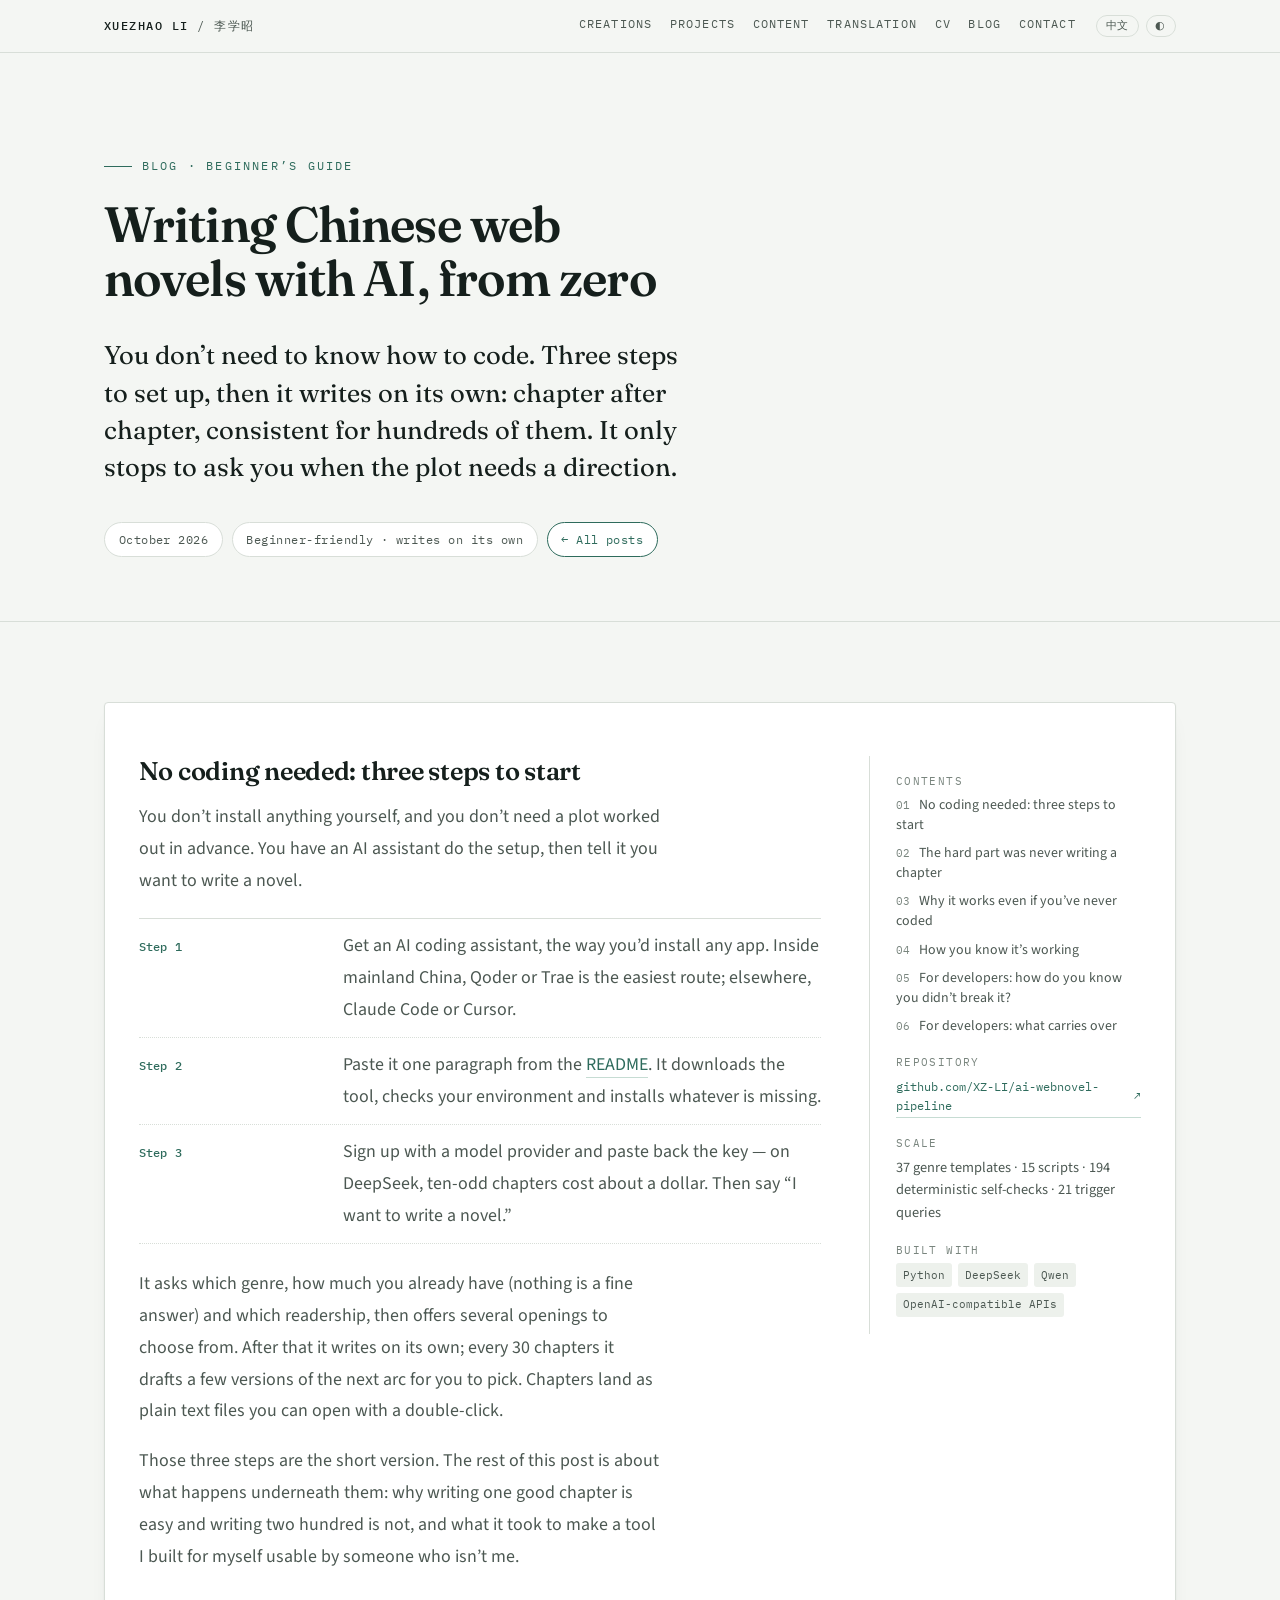
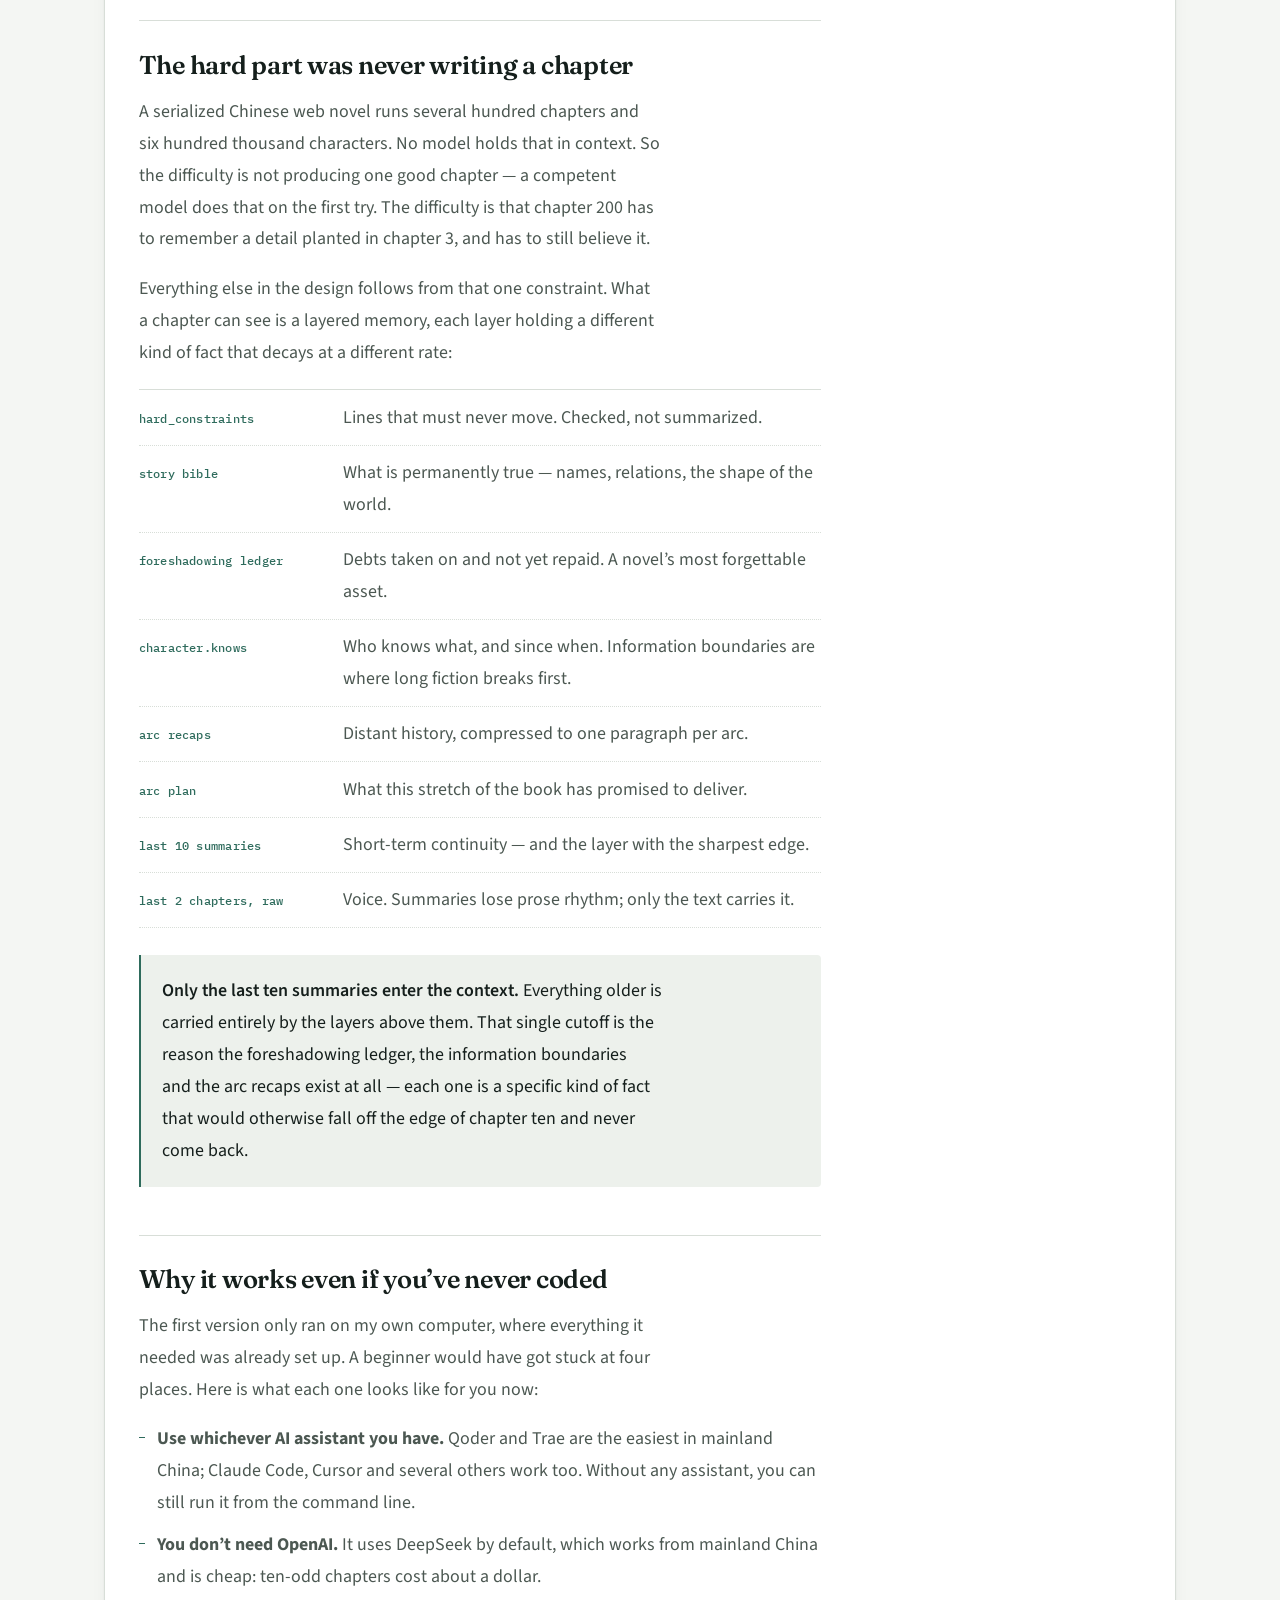
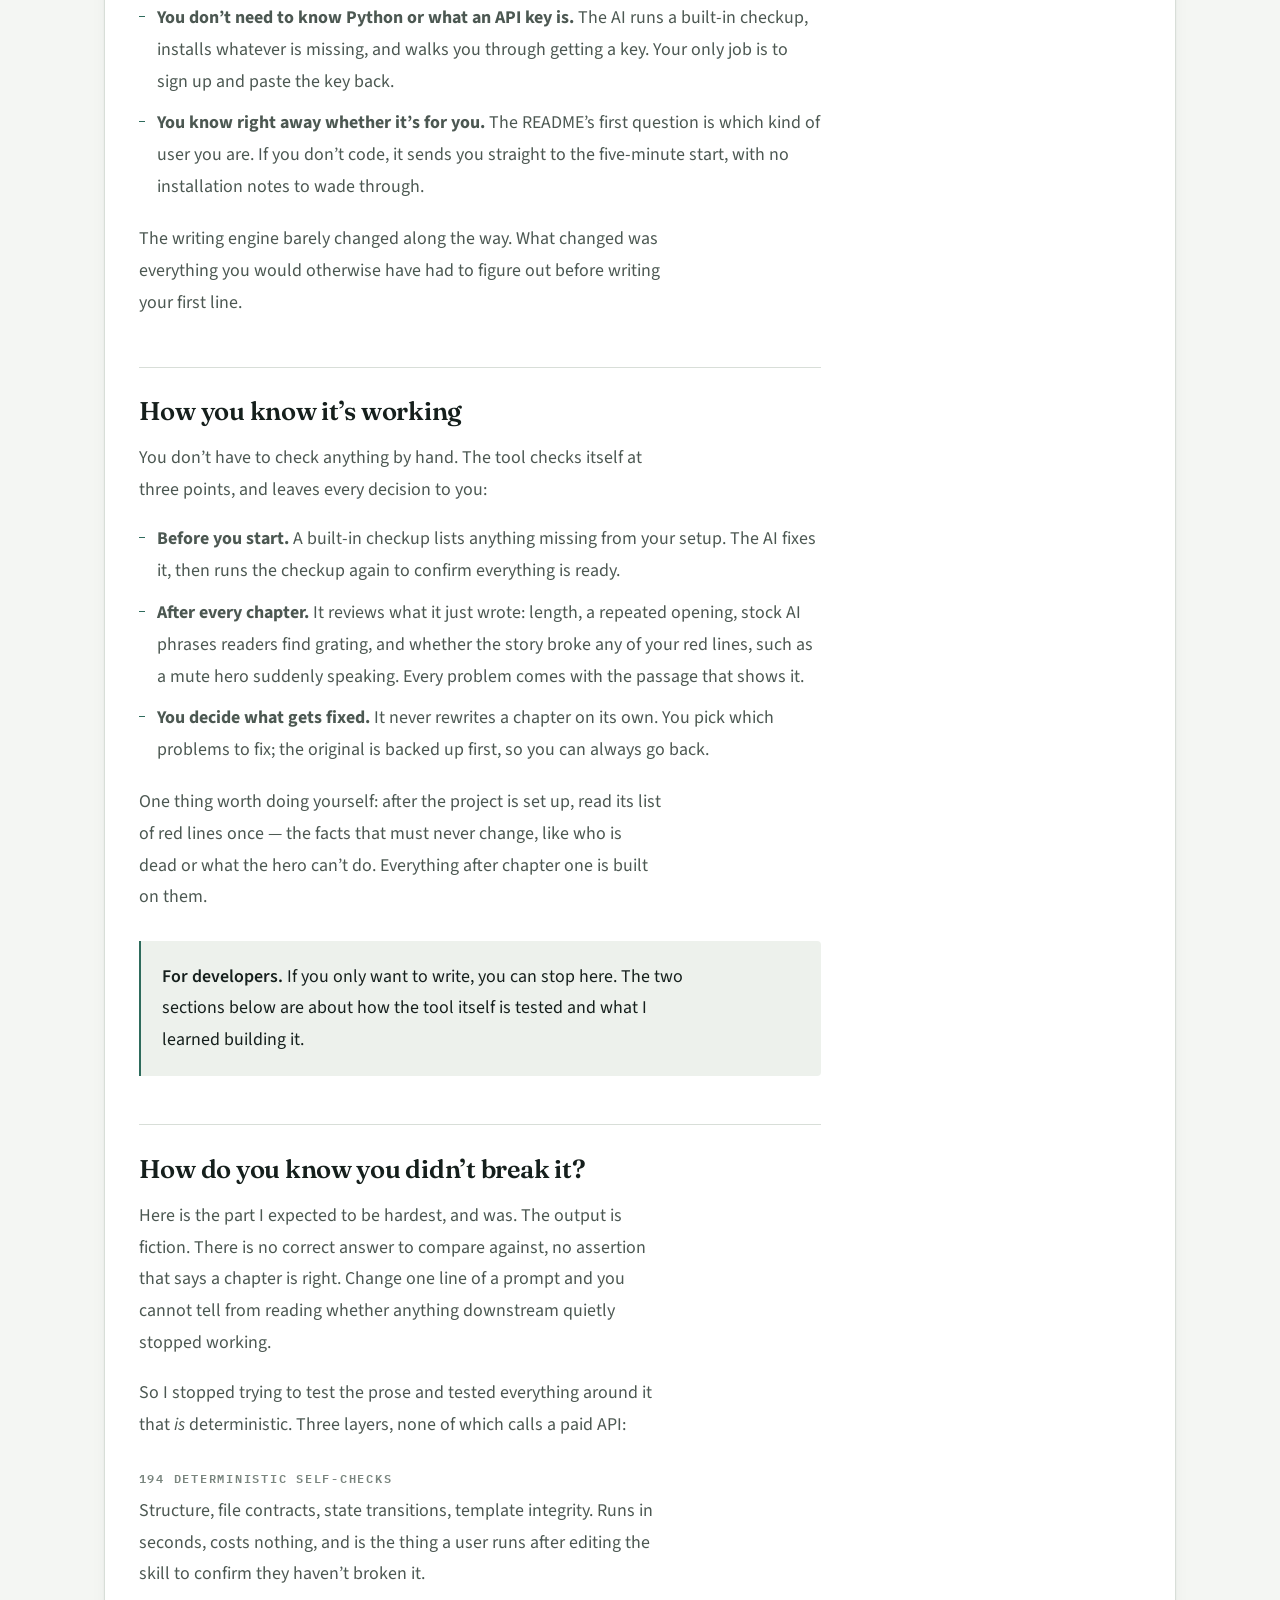
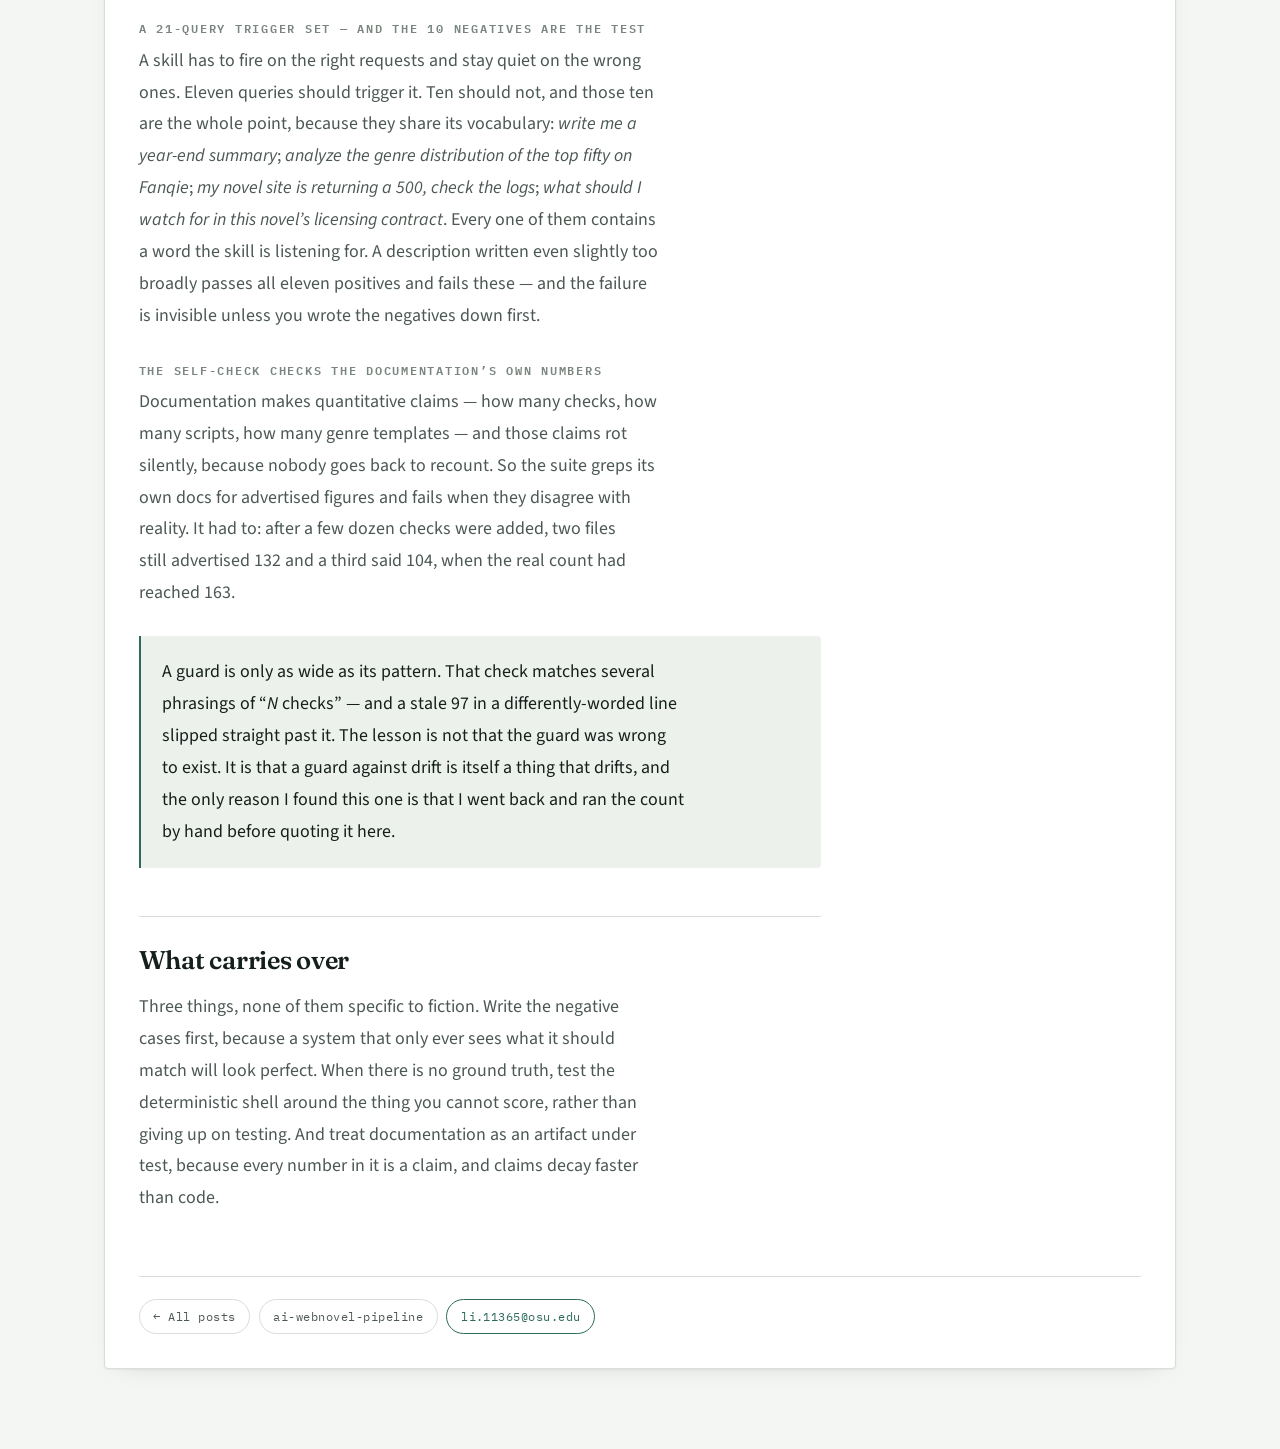
==== blog/building-a-skill.html @ 912c71c0 "Add a reader-side section on self-checks; mark the testing notes as for developers" ====
<!doctype html>
<html lang="en"
      data-title-en="Writing Chinese web novels with AI, from zero — Xuezhao Li"
      data-title-zh="零基础用 AI 写网文 — 李学昭">
<head>
<meta charset="utf-8">
<meta name="viewport" content="width=device-width, initial-scale=1">
<meta name="description" content="You don’t need to code to write a Chinese web novel with AI: three steps to set up, then it writes chapter after chapter on its own. Then, how a layered memory keeps hundreds of chapters consistent, and how you test a system whose output has no correct answer.">
<meta name="author" content="Xuezhao Li">
<link rel="canonical" href="https://xz-li.github.io/blog/building-a-skill.html">
<link rel="icon" href="data:image/svg+xml,%3Csvg xmlns='http://www.w3.org/2000/svg' viewBox='0 0 100 100'%3E%3Ctext y='.9em' font-size='88'%3E%F0%9F%8E%AD%3C/text%3E%3C/svg%3E">
<meta property="og:type" content="article">
<meta property="og:site_name" content="Xuezhao Li">
<meta property="og:title" content="Writing Chinese web novels with AI, from zero">
<meta property="og:description" content="No coding needed — three steps to set up, then the AI writes your web novel chapter after chapter, asking you only when the plot needs a direction.">
<meta property="og:url" content="https://xz-li.github.io/blog/building-a-skill.html">
<meta property="og:locale" content="en_US">
<meta property="og:locale:alternate" content="zh_CN">
<meta name="twitter:card" content="summary">
<style>:root{color-scheme:light dark}body{margin:0}img{max-width:100%}[hidden]{display:none!important}</style>
<title>Writing Chinese web novels with AI, from zero</title>
<link rel="preconnect" href="https://fonts.googleapis.com">
<link rel="preconnect" href="https://fonts.gstatic.com" crossorigin>
<link rel="stylesheet" href="https://fonts.googleapis.com/css2?family=Fraunces:opsz,wght@9..144,400;9..144,600;9..144,700&family=Source+Sans+3:wght@300;400;600&family=IBM+Plex+Mono:wght@400;500&family=Noto+Serif+SC:wght@400;600&family=Noto+Sans+SC:wght@300;400;600&display=swap">
<link rel="stylesheet" href="../assets/site.css">
<script>
(function(){
  var r=document.documentElement;
  var l="en",t=null;
  try{l=localStorage.getItem("xl-lang")||"en";t=localStorage.getItem("xl-theme")}catch(e){}
  r.dataset.lang=(l==="zh")?"zh":"en";
  if(t==="dark"||t==="light")r.dataset.theme=t;
})();
</script>
</head>
<body>
<div class="topbar">
  <div class="wrap">
    <a class="mark" href="../index.html#top"><b>Xuezhao Li</b> <span class="en">/ 李学昭</span><span class="zh">/ 李学昭</span></a>
    <nav class="topnav">
      <a href="../index.html#creations"><span class="en">Creations</span><span class="zh">作品</span></a>
      <a href="../index.html#projects"><span class="en">Projects</span><span class="zh">项目</span></a>
      <a href="../index.html#content-design"><span class="en">Content</span><span class="zh">内容</span></a>
      <a href="../index.html#localization"><span class="en">Translation</span><span class="zh">翻译</span></a>
      <a href="../index.html#cv"><span class="en">CV</span><span class="zh">履历</span></a>
      <a href="../index.html#blog"><span class="en">Blog</span><span class="zh">博客</span></a>
      <a href="../index.html#contact"><span class="en">Contact</span><span class="zh">联系</span></a>
    </nav>
    <div class="toggles">
      <button class="tog" id="lang-btn" type="button">中文</button>
      <button class="tog" id="theme-btn" type="button" aria-label="Switch color theme">◐</button>
    </div>
  </div>
</div>

<header class="hero" id="top">
  <div class="wrap">
    <p class="eyebrow"><span class="en">Blog · beginner’s guide</span><span class="zh">博客 · 零基础教程</span></p>
    <h1 class="post-title"><span class="en">Writing Chinese web novels with AI, from zero</span><span class="zh">零基础用 AI 写网文</span></h1>
    <!-- 导读句，若要换文案改这两行 -->
    <p class="thesis">
      <span class="en">You don’t need to know how to code. Three steps to set up, then it writes on its own: chapter after chapter, consistent for hundreds of them. It only stops to ask you when the plot needs a direction.</span>
      <span class="zh">不会编程也能用。三步装好就能自动写：AI 一章一章往下写，写到几百章也不前后矛盾，只在定剧情方向时问你一下。</span>
    </p>
    <div class="meta-row">
      <span class="chip"><span class="en">October 2026</span><span class="zh">2026 年 10 月</span></span>
      <span class="chip"><span class="en">Beginner-friendly · writes on its own</span><span class="zh">零基础 · 自动写章</span></span>
      <a class="chip primary" href="../index.html#blog"><span class="en">← All posts</span><span class="zh">← 返回博客</span></a>
    </div>
  </div>
</header>

<section id="post">
  <div class="wrap">
    <article class="proj">
      <div class="proj-body">
        <div class="prose">
          <h2 id="start"><span class="en">No coding needed: three steps to start</span><span class="zh">不会编程也能用：三步开始</span></h2>

          <p class="en">You don’t install anything yourself, and you don’t need a plot worked out in advance. You have an AI assistant do the setup, then tell it you want to write a novel.</p>
          <p class="zh">你不用自己装任何东西，也不用事先想好剧情。让 AI 助手替你装好，然后告诉它你想写小说就行。</p>

          <ul class="layers">
            <li><b><span class="en">Step 1</span><span class="zh">第一步</span></b><span><span class="en">Get an AI coding assistant, the way you’d install any app. Inside mainland China, Qoder or Trae is the easiest route; elsewhere, Claude Code or Cursor.</span><span class="zh">装一个 AI 编程助手，和装普通软件一样。大陆用 Qoder 或 Trae 最省事，海外用 Claude Code 或 Cursor。</span></span></li>
            <li><b><span class="en">Step 2</span><span class="zh">第二步</span></b><span><span class="en">Paste it one paragraph from the <a href="https://github.com/XZ-LI/ai-webnovel-pipeline#starting-from-zero-in-five-minutes" target="_blank" rel="noopener">README</a>. It downloads the tool, checks your environment and installs whatever is missing.</span><span class="zh">把 <a href="https://github.com/XZ-LI/ai-webnovel-pipeline/blob/main/README.zh-CN.md#零基础五分钟开始" target="_blank" rel="noopener">README</a> 里的那一段话整段贴给它。它会自己下载工具、检查环境、补齐缺的东西。</span></span></li>
            <li><b><span class="en">Step 3</span><span class="zh">第三步</span></b><span><span class="en">Sign up with a model provider and paste back the key — on DeepSeek, ten-odd chapters cost about a dollar. Then say “I want to write a novel.”</span><span class="zh">去模型平台注册、拿一个 key 贴回给它——用 DeepSeek 写十几章大约几块钱。然后说一句「我想写小说」。</span></span></li>
          </ul>

          <p class="en">It asks which genre, how much you already have (nothing is a fine answer) and which readership, then offers several openings to choose from. After that it writes on its own; every 30 chapters it drafts a few versions of the next arc for you to pick. Chapters land as plain text files you can open with a double-click.</p>
          <p class="zh">它会问你写什么题材、手上已经有多少（什么都没有也可以）、写给哪类读者，然后给你几个开局方案挑。之后它就自己往下写，每 30 章会出几版后续大纲让你选一个。写好的章节就是普通的 txt 文件，双击就能读。</p>

          <p class="en">Those three steps are the short version. The rest of this post is about what happens underneath them: why writing one good chapter is easy and writing two hundred is not, and what it took to make a tool I built for myself usable by someone who isn’t me.</p>
          <p class="zh">上面三步是简单版。下面讲的是这三步底下发生了什么：为什么写好一章容易、写好两百章难，以及要把一个自己用的工具变成别人也能用的，到底花了多少功夫。</p>

          <h2 id="memory"><span class="en">The hard part was never writing a chapter</span><span class="zh">难的从来不是写出一章</span></h2>

          <p class="en">A serialized Chinese web novel runs several hundred chapters and six hundred thousand characters. No model holds that in context. So the difficulty is not producing one good chapter — a competent model does that on the first try. The difficulty is that chapter 200 has to remember a detail planted in chapter 3, and has to still believe it.</p>
          <p class="zh">一本连载的中文网络小说动辄几百章、六十万字。没有任何模型的上下文装得下。所以难点不是写出一章好文字——这件事稍微像样的模型第一次就能做到。难点是第 200 章还要记得第 3 章埋下的那个细节，而且还得认它。</p>

          <p class="en">Everything else in the design follows from that one constraint. What a chapter can see is a layered memory, each layer holding a different kind of fact that decays at a different rate:</p>
          <p class="zh">整个设计都是从这一条约束长出来的。写一章时能看到的是一套分层记忆，每一层装着一类衰减速度不同的事实：</p>

          <ul class="layers">
            <li><b>hard_constraints</b><span><span class="en">Lines that must never move. Checked, not summarized.</span><span class="zh">绝对不能动的红线。是被核对的，不是被压缩的。</span></span></li>
            <li><b><span class="en">story bible</span><span class="zh">故事圣经</span></b><span><span class="en">What is permanently true — names, relations, the shape of the world.</span><span class="zh">永远为真的东西——名字、关系、世界的形状。</span></span></li>
            <li><b><span class="en">foreshadowing ledger</span><span class="zh">伏笔台账</span></b><span><span class="en">Debts taken on and not yet repaid. A novel’s most forgettable asset.</span><span class="zh">欠下还没还的债。一本小说里最容易被忘掉的资产。</span></span></li>
            <li><b>character.knows</b><span><span class="en">Who knows what, and since when. Information boundaries are where long fiction breaks first.</span><span class="zh">谁知道什么、从什么时候起知道。长篇最先垮掉的地方就是信息边界。</span></span></li>
            <li><b><span class="en">arc recaps</span><span class="zh">往事提要</span></b><span><span class="en">Distant history, compressed to one paragraph per arc.</span><span class="zh">久远的事，每条弧线压成一段。</span></span></li>
            <li><b><span class="en">arc plan</span><span class="zh">弧线计划</span></b><span><span class="en">What this stretch of the book has promised to deliver.</span><span class="zh">这一段书答应要兑现的东西。</span></span></li>
            <li><b><span class="en">last 10 summaries</span><span class="zh">最近 10 章摘要</span></b><span><span class="en">Short-term continuity — and the layer with the sharpest edge.</span><span class="zh">短期连贯性——也是边界最锋利的一层。</span></span></li>
            <li><b><span class="en">last 2 chapters, raw</span><span class="zh">最近 2 章原文</span></b><span><span class="en">Voice. Summaries lose prose rhythm; only the text carries it.</span><span class="zh">文风。摘要会丢掉语感，只有原文带得动。</span></span></li>
          </ul>

          <div class="pull">
            <p class="en"><strong>Only the last ten summaries enter the context.</strong> Everything older is carried entirely by the layers above them. That single cutoff is the reason the foreshadowing ledger, the information boundaries and the arc recaps exist at all — each one is a specific kind of fact that would otherwise fall off the edge of chapter ten and never come back.</p>
            <p class="zh"><strong>进上下文的摘要只有最近十章。</strong>更早的全部由上面那几层承载。正是这一条截断，才是伏笔台账、信息边界、往事提要存在的全部理由——每一样都是一类特定的事实，否则它们会从第十章的边缘掉下去，再也回不来。</p>
          </div>

          <h2 id="assumptions"><span class="en">Why it works even if you’ve never coded</span><span class="zh">为什么不会编程也能用</span></h2>

          <p class="en">The first version only ran on my own computer, where everything it needed was already set up. A beginner would have got stuck at four places. Here is what each one looks like for you now:</p>
          <p class="zh">第一版只能在我自己的电脑上跑，因为它需要的东西我早就装好、配好了。换一个新手来用，会卡在四个地方。下面是现在每一处对你来说是什么样：</p>

          <ul>
            <li><span class="en"><strong>Use whichever AI assistant you have.</strong> Qoder and Trae are the easiest in mainland China; Claude Code, Cursor and several others work too. Without any assistant, you can still run it from the command line.</span><span class="zh"><strong>手上有哪个 AI 助手就用哪个。</strong>大陆用 Qoder、Trae 最省事，Claude Code、Cursor 等也都能用。一个助手都没有，直接敲命令也能跑。</span></li>
            <li><span class="en"><strong>You don’t need OpenAI.</strong> It uses DeepSeek by default, which works from mainland China and is cheap: ten-odd chapters cost about a dollar.</span><span class="zh"><strong>不需要 OpenAI。</strong>默认用 DeepSeek，大陆直接能连，而且便宜：写十几章大约几块钱。</span></li>
            <li><span class="en"><strong>You don’t need to know Python or what an API key is.</strong> The AI runs a built-in checkup, installs whatever is missing, and walks you through getting a key. Your only job is to sign up and paste the key back.</span><span class="zh"><strong>不用懂 Python，也不用知道 API key 是什么。</strong>AI 会跑一遍自带的环境检查，缺什么装什么，再一步步带你拿到 key。你要做的只是注册账号，把 key 贴回给它。</span></li>
            <li><span class="en"><strong>You know right away whether it’s for you.</strong> The README’s first question is which kind of user you are. If you don’t code, it sends you straight to the five-minute start, with no installation notes to wade through.</span><span class="zh"><strong>一眼就知道适不适合你。</strong>README 第一句就问你属于哪种用户。不会编程的话，直接跳到「零基础五分钟开始」，不用先啃一堆安装说明。</span></li>
          </ul>

          <p class="en">The writing engine barely changed along the way. What changed was everything you would otherwise have had to figure out before writing your first line.</p>
          <p class="zh">这一路上，写作引擎本身几乎没动。变的是那些你本来要先自己搞懂、才能写出第一行字的东西。</p>

          <h2 id="working"><span class="en">How you know it’s working</span><span class="zh">怎么确认它没出问题</span></h2>

          <p class="en">You don’t have to check anything by hand. The tool checks itself at three points, and leaves every decision to you:</p>
          <p class="zh">你不用自己动手检查什么。它会在三个地方自己检查，而每个决定都留给你：</p>

          <ul>
            <li><span class="en"><strong>Before you start.</strong> A built-in checkup lists anything missing from your setup. The AI fixes it, then runs the checkup again to confirm everything is ready.</span><span class="zh"><strong>开始之前。</strong>自带的环境检查会列出还缺什么。AI 补齐之后再跑一遍，确认都准备好了。</span></li>
            <li><span class="en"><strong>After every chapter.</strong> It reviews what it just wrote: length, a repeated opening, stock AI phrases readers find grating, and whether the story broke any of your red lines, such as a mute hero suddenly speaking. Every problem comes with the passage that shows it.</span><span class="zh"><strong>每写完一章。</strong>它会回头检查刚写的内容：字数、开头是不是和上一章雷同、有没有读者嫌弃的“AI 味”套话，以及有没有违反你定下的红线，比如设定是哑巴的主角突然开口说话。每个问题都附上原文作为证据。</span></li>
            <li><span class="en"><strong>You decide what gets fixed.</strong> It never rewrites a chapter on its own. You pick which problems to fix; the original is backed up first, so you can always go back.</span><span class="zh"><strong>改不改由你定。</strong>它不会自作主张重写。你点名要改哪几条，改之前会先备份原稿，不满意随时可以退回。</span></li>
          </ul>

          <p class="en">One thing worth doing yourself: after the project is set up, read its list of red lines once — the facts that must never change, like who is dead or what the hero can’t do. Everything after chapter one is built on them.</p>
          <p class="zh">有一件事值得你亲自做：项目建好后，把它列出的红线读一遍——那些永远不能变的设定，比如谁已经死了、主角做不到什么。第一章之后的所有内容都建在它们上面。</p>

          <div class="pull">
            <p class="en"><strong>For developers.</strong> If you only want to write, you can stop here. The two sections below are about how the tool itself is tested and what I learned building it.</p>
            <p class="zh"><strong>写给开发者。</strong>如果你只是想写小说，读到这里就够了。下面两节讲的是这个工具本身怎么测试，以及做它的过程中学到的东西。</p>
          </div>

          <h2 id="testing"><span class="en">How do you know you didn’t break it?</span><span class="zh">怎么知道你没把它改坏？</span></h2>

          <p class="en">Here is the part I expected to be hardest, and was. The output is fiction. There is no correct answer to compare against, no assertion that says a chapter is right. Change one line of a prompt and you cannot tell from reading whether anything downstream quietly stopped working.</p>
          <p class="zh">这是我预期最难、结果也确实最难的部分。产出是小说。没有正确答案可以对照，没有任何断言能判定一章「对」。改一行提示词，你光读是读不出来下游有没有什么东西悄悄不工作了。</p>

          <p class="en">So I stopped trying to test the prose and tested everything around it that <em>is</em> deterministic. Three layers, none of which calls a paid API:</p>
          <p class="zh">于是我不再试图测文字本身，转而去测它周围所有<em>确定</em>的东西。三层，没有一层会调用付费接口：</p>

          <h3><span class="en">194 deterministic self-checks</span><span class="zh">194 项确定性自检</span></h3>
          <p class="en">Structure, file contracts, state transitions, template integrity. Runs in seconds, costs nothing, and is the thing a user runs after editing the skill to confirm they haven’t broken it.</p>
          <p class="zh">结构、文件契约、状态流转、模版完整性。几秒跑完，不花钱，是用户改完 skill 之后用来确认没改坏的那一下。</p>

          <h3><span class="en">A 21-query trigger set — and the 10 negatives are the test</span><span class="zh">21 条触发测试——10 条反例才是真正的考题</span></h3>
          <p class="en">A skill has to fire on the right requests and stay quiet on the wrong ones. Eleven queries should trigger it. Ten should not, and those ten are the whole point, because they share its vocabulary: <em>write me a year-end summary</em>; <em>analyze the genre distribution of the top fifty on Fanqie</em>; <em>my novel site is returning a 500, check the logs</em>; <em>what should I watch for in this novel’s licensing contract</em>. Every one of them contains a word the skill is listening for. A description written even slightly too broadly passes all eleven positives and fails these — and the failure is invisible unless you wrote the negatives down first.</p>
          <p class="zh">一个 skill 既要在该触发时触发，也要在不该触发时闭嘴。11 条提问应该触发它。10 条不应该，而这 10 条才是全部重点，因为它们和它共用词汇：<em>帮我写一篇年终总结</em>；<em>分析番茄免费榜前五十的题材分布</em>；<em>我的小说网站报 500，帮我看日志</em>；<em>这本小说的版权合同该注意什么</em>。每一条里都有这个 skill 正在监听的词。描述只要写得稍微宽一点，11 条正例全过，这 10 条全挂——而且除非你事先把反例写下来，否则这种失败你根本看不见。</p>

          <h3><span class="en">The self-check checks the documentation’s own numbers</span><span class="zh">让自检去核对文档自己的数字</span></h3>
          <p class="en">Documentation makes quantitative claims — how many checks, how many scripts, how many genre templates — and those claims rot silently, because nobody goes back to recount. So the suite greps its own docs for advertised figures and fails when they disagree with reality. It had to: after a few dozen checks were added, two files still advertised 132 and a third said 104, when the real count had reached 163.</p>
          <p class="zh">文档会给出可量化的承诺——多少项检查、多少个脚本、多少个题材模版——而这类承诺会无声地烂掉，因为没有人会回头重数一遍。所以自检会去抓自己文档里的宣传数字，对不上就判失败。这条是被逼出来的：加了几十项检查之后，两个文件还写着 132、第三个写着 104，而真实数字已经到了 163。</p>

          <div class="pull">
            <p class="en">A guard is only as wide as its pattern. That check matches several phrasings of “<em>N</em> checks” — and a stale 97 in a differently-worded line slipped straight past it. The lesson is not that the guard was wrong to exist. It is that a guard against drift is itself a thing that drifts, and the only reason I found this one is that I went back and ran the count by hand before quoting it here.</p>
            <p class="zh">一道防线的宽度，不会超过它那条正则。那项检查能匹配好几种「<em>N</em> 项检查」的写法——而另一种措辞里一个过期的 97 就这么直接溜了过去。教训不是这道防线不该存在，而是：防漂移的机制本身也会漂移；我之所以发现它，只是因为要把这个数字写进这篇文章，所以回头手动数了一遍。</p>
          </div>

          <h2 id="carries-over"><span class="en">What carries over</span><span class="zh">可以带走的部分</span></h2>

          <p class="en">Three things, none of them specific to fiction. Write the negative cases first, because a system that only ever sees what it should match will look perfect. When there is no ground truth, test the deterministic shell around the thing you cannot score, rather than giving up on testing. And treat documentation as an artifact under test, because every number in it is a claim, and claims decay faster than code.</p>
          <p class="zh">三件事，没有一件是小说特有的。先写反例，因为一个只见过「该匹配什么」的系统看起来永远完美。没有标准答案时，去测你没法打分的那个东西周围那层确定的壳，而不是干脆放弃测试。以及，把文档当作被测对象，因为文档里的每一个数字都是一句承诺，而承诺烂得比代码快。</p>
        </div>

        <div class="aside sticky">
          <dl>
            <dt><span class="en">Contents</span><span class="zh">目录</span></dt>
            <dd>
              <ol class="toc">
                <li><a href="#start"><span class="en">No coding needed: three steps to start</span><span class="zh">不会编程也能用：三步开始</span></a></li>
                <li><a href="#memory"><span class="en">The hard part was never writing a chapter</span><span class="zh">难的从来不是写出一章</span></a></li>
                <li><a href="#assumptions"><span class="en">Why it works even if you’ve never coded</span><span class="zh">为什么不会编程也能用</span></a></li>
                <li><a href="#working"><span class="en">How you know it’s working</span><span class="zh">怎么确认它没出问题</span></a></li>
                <li><a href="#testing"><span class="en">For developers: how do you know you didn’t break it?</span><span class="zh">写给开发者：怎么知道你没把它改坏？</span></a></li>
                <li><a href="#carries-over"><span class="en">For developers: what carries over</span><span class="zh">写给开发者：可以带走的部分</span></a></li>
              </ol>
            </dd>
            <dt><span class="en">Repository</span><span class="zh">仓库</span></dt>
            <dd><a class="visit" href="https://github.com/XZ-LI/ai-webnovel-pipeline" target="_blank" rel="noopener">github.com/XZ-LI/ai-webnovel-pipeline</a></dd>
            <dt><span class="en">Scale</span><span class="zh">规模</span></dt>
            <dd><span class="en">37 genre templates · 15 scripts · 194 deterministic self-checks · 21 trigger queries</span><span class="zh">37 个题材模版 · 15 个脚本 · 194 项确定性自检 · 21 条触发测试</span></dd>
            <dt><span class="en">Built with</span><span class="zh">技术栈</span></dt>
            <dd><div class="stack"><span>Python</span><span>DeepSeek</span><span>Qwen</span><span>OpenAI-compatible APIs</span></div></dd>
          </dl>
        </div>
      </div>

      <div class="post-foot">
        <a class="chip" href="../index.html#blog"><span class="en">← All posts</span><span class="zh">← 返回博客</span></a>
        <a class="chip" href="https://github.com/XZ-LI/ai-webnovel-pipeline" target="_blank" rel="noopener">ai-webnovel-pipeline</a>
        <a class="chip primary" href="mailto:li.11365@osu.edu">li.11365@osu.edu</a>
      </div>
    </article>
  </div>
</section>

<script src="../assets/site.js"></script>
</body>
</html>
---- assets/site.css ----
:root{
  --ground:#F4F6F3;
  --surface:#FFFFFF;
  --surface-2:#EDF1EC;
  --ink:#151F1C;
  --ink-2:#4C5852;
  --ink-3:#79857E;
  --rule:#D8DED8;
  --accent:#2E6B5C;
  --accent-2:#C6DCD3;
  --seal:#A2402F;
  --shadow:0 1px 2px rgba(21,31,28,.05), 0 8px 24px -16px rgba(21,31,28,.22);

  --display:"Fraunces","Iowan Old Style",Georgia,serif;
  --body:"Source Sans 3","Helvetica Neue",Arial,sans-serif;
  --mono:"IBM Plex Mono","SF Mono",ui-monospace,monospace;
  --cn-display:"Noto Serif SC","Songti SC","PingFang SC",serif;
  --cn-body:"Noto Sans SC","PingFang SC","Hiragino Sans GB",sans-serif;

  --measure:64ch;
  --step:clamp(1rem,.85rem + .6vw,1.075rem);
}
@media (prefers-color-scheme: dark){
  :root:not([data-theme="light"]){
    --ground:#0F1614;
    --surface:#16201D;
    --surface-2:#1B2622;
    --ink:#E7EBE6;
    --ink-2:#A2AFA8;
    --ink-3:#78857E;
    --rule:#26332F;
    --accent:#79C6AF;
    --accent-2:#20342E;
    --seal:#D9765F;
    --shadow:0 1px 2px rgba(0,0,0,.4), 0 10px 30px -18px rgba(0,0,0,.8);
  }
}
:root[data-theme="dark"]{
  --ground:#0F1614;
  --surface:#16201D;
  --surface-2:#1B2622;
  --ink:#E7EBE6;
  --ink-2:#A2AFA8;
  --ink-3:#78857E;
  --rule:#26332F;
  --accent:#79C6AF;
  --accent-2:#20342E;
  --seal:#D9765F;
  --shadow:0 1px 2px rgba(0,0,0,.4), 0 10px 30px -18px rgba(0,0,0,.8);
}

*{box-sizing:border-box}
body{
  margin:0;background:var(--ground);color:var(--ink);
  font-family:var(--body);font-size:var(--step);line-height:1.62;
  -webkit-font-smoothing:antialiased;
}
.zh{font-family:var(--cn-body);line-height:1.85;}
:root[data-lang="en"] .zh{display:none}
:root[data-lang="zh"] .en{display:none}

.wrap{max-width:74rem;margin:0 auto;padding:0 clamp(1.25rem,5vw,3.5rem)}
a{color:inherit}
a:focus-visible,button:focus-visible{outline:2px solid var(--accent);outline-offset:3px;border-radius:2px}

/* ---------- top bar ---------- */
.topbar{
  position:sticky;top:0;z-index:20;
  background:color-mix(in srgb,var(--ground) 88%,transparent);
  backdrop-filter:blur(10px);
  border-bottom:1px solid var(--rule);
}
.topbar .wrap{display:flex;align-items:center;gap:1.25rem;height:3.25rem}
.mark{
  font-family:var(--mono);font-size:.72rem;letter-spacing:.13em;text-transform:uppercase;
  color:var(--ink-2);text-decoration:none;margin-right:auto;white-space:nowrap;
}
.mark b{color:var(--ink);font-weight:500}
.topnav{display:flex;gap:1.1rem}
.topnav a{
  font-family:var(--mono);font-size:.72rem;letter-spacing:.1em;text-transform:uppercase;
  color:var(--ink-2);text-decoration:none;padding-bottom:2px;border-bottom:1px solid transparent;
}
.topnav a:hover{color:var(--ink);border-bottom-color:var(--accent)}
@media(max-width:620px){.topnav{display:none}}
.toggles{display:flex;gap:.4rem}
.tog{
  font-family:var(--mono);font-size:.7rem;letter-spacing:.08em;
  background:transparent;border:1px solid var(--rule);color:var(--ink-2);
  padding:.3rem .55rem;border-radius:999px;cursor:pointer;line-height:1;
}
.tog:hover{border-color:var(--accent);color:var(--ink)}
.expand-all{margin-left:auto;align-self:center;text-transform:uppercase}
.expand-all .lbl-less{display:none}
.expand-all[aria-expanded="true"] .lbl-more{display:none}
.expand-all[aria-expanded="true"] .lbl-less{display:inline}
.expand-all:focus-visible{outline:2px solid var(--accent);outline-offset:3px}

/* ---------- hero ---------- */
.hero{padding:clamp(3.5rem,9vw,6.5rem) 0 clamp(2.5rem,6vw,4rem)}
.eyebrow{
  font-family:var(--mono);font-size:.73rem;letter-spacing:.19em;text-transform:uppercase;
  color:var(--accent);margin:0 0 1.4rem;display:flex;align-items:center;gap:.6rem;
}
.eyebrow::before{content:"";width:1.75rem;height:1px;background:var(--accent);display:inline-block}
h1{
  font-family:var(--display);font-weight:600;
  font-size:clamp(2.9rem,8vw,5.4rem);line-height:.98;letter-spacing:-.025em;
  margin:0;text-wrap:balance;
}
h1 .cn{
  display:block;font-family:var(--cn-display);font-weight:400;
  font-size:.42em;letter-spacing:.16em;color:var(--ink-2);margin-top:.55rem;
}
.thesis{
  font-family:var(--display);font-weight:400;
  font-size:clamp(1.2rem,2.4vw,1.6rem);line-height:1.45;
  max-width:34ch;margin:2rem 0 0;color:var(--ink);text-wrap:balance;
}
.thesis .zh{font-family:var(--cn-display);letter-spacing:.01em}
.sub{max-width:var(--measure);color:var(--ink-2);margin:1.35rem 0 0}
.meta-row{
  display:flex;flex-wrap:wrap;gap:.55rem;margin-top:2.25rem;
}
.chip{
  font-family:var(--mono);font-size:.75rem;letter-spacing:.04em;text-decoration:none;
  border:1px solid var(--rule);border-radius:999px;padding:.42rem .85rem;
  color:var(--ink-2);background:var(--surface);transition:border-color .15s,color .15s;
}
.chip:hover{border-color:var(--accent);color:var(--ink)}
.chip.primary{border-color:var(--accent);color:var(--accent)}

/* ---------- section framing ---------- */
section{padding:clamp(3rem,7vw,5rem) 0;border-top:1px solid var(--rule)}
.sec-head{display:flex;align-items:baseline;gap:1rem;margin-bottom:2.5rem;flex-wrap:wrap}
.sec-head h2{
  font-family:var(--display);font-weight:600;font-size:clamp(1.6rem,3.4vw,2.25rem);
  letter-spacing:-.015em;margin:0;line-height:1.1;
}
.sec-head h2 .zh{font-family:var(--cn-display)}
.sec-note{
  font-family:var(--mono);font-size:.72rem;letter-spacing:.12em;text-transform:uppercase;
  color:var(--ink-3);
}

/* ---------- projects ---------- */
.projects{display:flex;flex-direction:column;gap:1.1rem}
.proj{
  background:var(--surface);border:1px solid var(--rule);border-radius:4px;
  padding:clamp(1.4rem,3vw,2.1rem);box-shadow:var(--shadow);
}
details > summary{
  list-style:none;cursor:pointer;display:block;position:relative;padding-right:2.2rem;
}
details > summary::-webkit-details-marker{display:none}
details > summary::after{
  content:"";position:absolute;right:.4rem;top:.5rem;width:.5rem;height:.5rem;
  border-right:1.5px solid var(--ink-3);border-bottom:1.5px solid var(--ink-3);
  transform:rotate(45deg);transition:transform .18s ease;
}
details[open] > summary::after{transform:rotate(-135deg);top:.75rem}
details > summary:hover::after{border-color:var(--accent)}
details > summary:focus-visible{outline:2px solid var(--accent);outline-offset:5px;border-radius:3px}
.proj > details > summary .role{margin-bottom:0}
.cv-group > details > summary{padding-right:1.8rem}
.cv-group > details > summary::after{top:.35rem}
.cv-group > details[open] > summary::after{top:.2rem}
.cv-group > details > summary h3.cv-h{margin-bottom:0}
.cv-body{margin-top:1rem}
.runs details > summary{padding-right:1.6rem}
.runs details > summary::after{top:.42rem;width:.42rem;height:.42rem}
.runs details[open] > summary::after{top:.6rem}
.run-body{margin-top:.45rem}
.runs.nested{margin-top:.55rem;padding-left:.2rem}
.runs.nested > li{padding:.5rem 0}
.runs.nested > li:first-child{padding-top:0}
.proj-body{
  display:grid;grid-template-columns:minmax(0,1fr) minmax(0,17rem);gap:clamp(1.4rem,4vw,3rem);
  margin-top:1.2rem;
}
@media(max-width:820px){.proj-body{grid-template-columns:1fr;gap:1.5rem}}
.proj-head{display:flex;align-items:baseline;gap:.75rem;flex-wrap:wrap;margin-bottom:.2rem}
.proj h3{
  font-family:var(--display);font-weight:600;font-size:1.5rem;letter-spacing:-.01em;
  margin:0;line-height:1.15;
}
.proj h3 .cn{font-family:var(--cn-display);font-weight:400;color:var(--ink-2);font-size:.85em;margin-left:.4rem}
.pill{
  font-family:var(--mono);font-size:.66rem;letter-spacing:.11em;text-transform:uppercase;
  padding:.24rem .55rem;border-radius:3px;white-space:nowrap;
  background:var(--accent-2);color:var(--accent);border:1px solid transparent;
}
.pill.building{background:transparent;border-color:var(--rule);color:var(--ink-3)}
.role{
  font-family:var(--mono);font-size:.72rem;letter-spacing:.09em;color:var(--ink-3);
  text-transform:uppercase;margin:.15rem 0 .9rem;
}
.proj p{margin:0 0 .9rem;max-width:58ch;color:var(--ink-2)}
.proj p strong{color:var(--ink);font-weight:600}
.did{list-style:none;margin:0;padding:0;display:flex;flex-direction:column;gap:.5rem}
.did li{position:relative;padding-left:1.1rem;color:var(--ink-2);max-width:58ch}
.did li::before{
  content:"";position:absolute;left:0;top:.72em;width:.4rem;height:1px;background:var(--accent);
}
.aside{border-left:1px solid var(--rule);padding-left:clamp(1rem,2.5vw,1.6rem)}
@media(max-width:820px){.aside{border-left:0;border-top:1px solid var(--rule);padding-left:0;padding-top:1.25rem}}
.aside dt{
  font-family:var(--mono);font-size:.66rem;letter-spacing:.13em;text-transform:uppercase;
  color:var(--ink-3);margin-bottom:.3rem;
}
.aside dd{margin:0 0 1.1rem;font-size:.9rem;color:var(--ink-2);line-height:1.55}
.aside dd:last-child{margin-bottom:0}
.stack{display:flex;flex-wrap:wrap;gap:.35rem}
.stack span{
  font-family:var(--mono);font-size:.7rem;background:var(--surface-2);color:var(--ink-2);
  padding:.2rem .45rem;border-radius:3px;
}
.visit{
  display:inline-flex;align-items:center;gap:.4rem;font-family:var(--mono);font-size:.78rem;
  color:var(--accent);text-decoration:none;border-bottom:1px solid var(--accent-2);padding-bottom:1px;
}
.visit:hover{border-bottom-color:var(--accent)}
.visit::after{content:"↗";font-size:.85em}

/* ---------- cv ---------- */
.cv-group{margin-bottom:clamp(2.25rem,5vw,3.25rem)}
.cv-group:last-child{margin-bottom:0}
h3.cv-h{
  font-family:var(--mono);font-size:.92rem;letter-spacing:.1em;text-transform:uppercase;
  color:var(--ink);font-weight:500;
  margin:0 0 1.25rem;padding-bottom:.6rem;border-bottom:1px solid var(--rule);
}
.cv-group > details > summary:hover h3.cv-h{color:var(--accent)}
h3.cv-h .zh{font-family:var(--cn-body);letter-spacing:.14em}
.entry{display:grid;grid-template-columns:8.5rem minmax(0,1fr);gap:clamp(1rem,3vw,2.25rem);padding:1.1rem 0}
.entry + .entry{border-top:1px dotted var(--rule)}
@media(max-width:700px){.entry{grid-template-columns:1fr;gap:.4rem}}
.when{
  font-family:var(--mono);font-size:.78rem;color:var(--ink-3);letter-spacing:.03em;
  font-variant-numeric:tabular-nums;padding-top:.28rem;
}
.what h4{
  font-family:var(--display);font-weight:600;font-size:1.1rem;margin:0 0 .1rem;line-height:1.3;
}
.what h4 .zh{font-family:var(--cn-display)}
.where{color:var(--ink-3);font-size:.88rem;margin:0 0 .6rem}
.what p{margin:0;color:var(--ink-2);max-width:var(--measure)}
.what ul{margin:.4rem 0 0;padding-left:1.05rem;color:var(--ink-2);max-width:var(--measure)}
.what li{margin-bottom:.3rem}
.what li::marker{color:var(--accent)}

.pubs{list-style:none;margin:0;padding:0;display:flex;flex-direction:column;gap:1rem}
.pubs li{padding-left:1.4rem;position:relative;max-width:var(--measure);color:var(--ink-2)}
.pubs li::before{
  content:"§";position:absolute;left:0;top:0;color:var(--seal);font-family:var(--display);font-size:.95rem;
}
.pubs cite{font-style:italic;color:var(--ink)}

.grid2{display:grid;grid-template-columns:repeat(auto-fit,minmax(15rem,1fr));gap:1.5rem}
.card{background:var(--surface);border:1px solid var(--rule);border-radius:4px;padding:1.25rem}
.card dt{
  font-family:var(--mono);font-size:.68rem;letter-spacing:.13em;text-transform:uppercase;
  color:var(--accent);margin-bottom:.5rem;
}
.card dd{margin:0;font-size:.92rem;color:var(--ink-2);line-height:1.6}
.langs{list-style:none;margin:0;padding:0;display:flex;flex-direction:column;gap:.45rem}
.langs li{display:flex;justify-content:space-between;gap:1rem;font-size:.92rem;color:var(--ink-2);
  border-bottom:1px dotted var(--rule);padding-bottom:.4rem}
.langs li:last-child{border-bottom:0}
.langs b{font-weight:400;color:var(--ink)}
.langs span{font-family:var(--mono);font-size:.75rem;color:var(--ink-3);white-space:nowrap}

.awards{list-style:none;margin:0;padding:0;display:flex;flex-direction:column;gap:.55rem}
.awards li{color:var(--ink-2);display:flex;gap:.9rem;align-items:baseline}
.awards .yr{font-family:var(--mono);font-size:.78rem;color:var(--seal);font-variant-numeric:tabular-nums}

/* ---------- footer ---------- */
footer{border-top:1px solid var(--rule);padding:clamp(3rem,7vw,4.5rem) 0 clamp(2.5rem,5vw,3.5rem)}
.foot-h{
  font-family:var(--display);font-weight:600;font-size:clamp(1.5rem,3.4vw,2.1rem);
  margin:0 0 1.75rem;letter-spacing:-.015em;
}
.foot-h .zh{font-family:var(--cn-display)}
footer p{color:var(--ink-2);max-width:var(--measure);margin:0 0 1.75rem}
.colophon{
  margin-top:2.75rem;padding-top:1.25rem;border-top:1px solid var(--rule);
  font-family:var(--mono);font-size:.7rem;letter-spacing:.06em;color:var(--ink-3);
  display:flex;justify-content:space-between;gap:1rem;flex-wrap:wrap;
}

/* ---------- dense cv lists ---------- */
.sub-h{
  font-family:var(--body);font-size:.84rem;font-weight:600;letter-spacing:.03em;
  color:var(--ink);margin:1.9rem 0 .6rem;
}
.cv-group > .sub-h:first-of-type{margin-top:0}
.runs{list-style:none;margin:0;padding:0;display:flex;flex-direction:column}
.runs > li{
  display:grid;grid-template-columns:8.5rem minmax(0,1fr);gap:clamp(1rem,3vw,2.25rem);
  padding:.66rem 0;color:var(--ink-2);max-width:80ch;
}
.runs > li + li{border-top:1px dotted var(--rule)}
@media(max-width:700px){.runs > li{grid-template-columns:1fr;gap:.15rem;padding:.75rem 0}}
.runs .yr{
  font-family:var(--mono);font-size:.76rem;color:var(--ink-3);
  font-variant-numeric:tabular-nums;letter-spacing:.03em;padding-top:.2rem;white-space:nowrap;
}
.runs b{font-weight:600;color:var(--ink)}
.runs cite{font-style:italic;color:var(--ink)}
.runs em{color:var(--ink)}
.runs .note{
  font-family:var(--mono);font-size:.68rem;letter-spacing:.08em;text-transform:uppercase;
  color:var(--seal);white-space:nowrap;
}
.runs .eg{display:block;margin:.6rem 0 .15rem;padding-left:.8rem;border-left:2px solid var(--rule);color:var(--ink-2);font-size:.93rem;line-height:1.55}
.runs .eg b{font-weight:600;color:var(--ink)}
.runs .venue{display:block;color:var(--ink-3);font-size:.88rem;line-height:1.5;margin-top:.15rem}
.runs a{color:var(--accent);text-decoration:none;border-bottom:1px solid var(--accent-2)}
.runs a:hover{border-bottom-color:var(--accent)}
.runs .langs > li{padding:0}
.interests{
  font-family:var(--display);font-size:1.08rem;color:var(--ink-2);margin:0;max-width:var(--measure);
}

@media (prefers-reduced-motion: reduce){*{animation:none!important;transition:none!important}}

/* ── 文章页（blog/*.html）──────────────────────────────────────────────
   不自造版式：复用首页的 .hero / section / .proj 卡片 / .proj-body 两栏 /
   .aside 元信息栏。这里只补长文真正需要的东西——标题要比首页的姓名小，
   正文行距要比首页的短块松，侧栏目录要能跟着滚动。 */

h1.post-title{
  font-size:clamp(1.95rem,4.6vw,3.1rem);line-height:1.08;letter-spacing:-.018em;
  max-width:20ch;
}
h1.post-title .zh{font-family:var(--cn-display);line-height:1.28;letter-spacing:0}

/* 正文：宽度交给 .proj-body 的网格列，这里只管可读性 */
.prose{
  font-size:clamp(1.03rem,.97rem + .3vw,1.12rem);
  line-height:1.78;color:var(--ink-2);
}
.prose .zh{line-height:1.98;letter-spacing:.01em}
.prose > h2{
  font-family:var(--display);font-weight:600;letter-spacing:-.01em;color:var(--ink);
  font-size:clamp(1.25rem,2.5vw,1.6rem);line-height:1.22;
  margin:clamp(2.2rem,4.5vw,3rem) 0 .9rem;
  padding-top:clamp(1.3rem,2.8vw,1.8rem);border-top:1px solid var(--rule);
  scroll-margin-top:5.5rem;          /* 顶栏 sticky，锚点别被盖住 */
  text-wrap:balance;
}
.prose > h2:first-child{margin-top:0;padding-top:0;border-top:0}
.prose > h2 .zh{font-family:var(--cn-display);line-height:1.35}
.prose > h3{
  font-family:var(--mono);font-size:.73rem;letter-spacing:.15em;text-transform:uppercase;
  color:var(--ink-3);margin:2rem 0 .55rem;
}
.prose p{margin:0 0 1.1rem;text-wrap:pretty}
.prose p strong{color:var(--ink);font-weight:600}
.prose ul:not(.layers){margin:0 0 1.25rem;padding-left:0;list-style:none}
.prose ul:not(.layers) > li{position:relative;padding-left:1.15rem;margin:0 0 .6rem}
.prose ul:not(.layers) > li::before{
  content:"";position:absolute;left:0;top:.78em;width:.42rem;height:1px;background:var(--accent);
}
.prose code{
  font-family:var(--mono);font-size:.85em;background:var(--surface-2);
  border-radius:3px;padding:.12em .36em;color:var(--ink);
}
.prose a{color:var(--accent);text-decoration:none;border-bottom:1px solid var(--accent-2)}
.prose a:hover{border-bottom-color:var(--accent)}

/* 抽出来强调的一段。卡片内部要比卡片更深一层，所以用 surface-2 */
.pull{
  background:var(--surface-2);border-left:2px solid var(--accent);
  padding:clamp(.95rem,2.2vw,1.25rem) clamp(1rem,2.4vw,1.35rem);
  margin:1.7rem 0;border-radius:0 4px 4px 0;
}
.pull p{margin:0;color:var(--ink)}
.pull p + p{margin-top:.6rem}

/* 分层记忆那张表，排法同 CV 的年份/内容两栏 */
.layers{list-style:none;margin:1.3rem 0 1.5rem;padding:0;border-top:1px solid var(--rule)}
.layers > li{
  display:grid;grid-template-columns:11.5rem minmax(0,1fr);gap:.45rem 1.3rem;
  padding:.7rem 0;border-bottom:1px dotted var(--rule);align-items:baseline;
}
.layers b{
  font-family:var(--mono);font-size:.74rem;font-weight:500;letter-spacing:.02em;
  color:var(--accent);line-height:1.5;
}
.layers b .zh{font-family:var(--cn-body);letter-spacing:.04em}
@media(max-width:820px){.layers > li{grid-template-columns:1fr;gap:.12rem;padding:.6rem 0}}

/* 侧栏目录：跟着正文滚动 */
.aside.sticky{align-self:start;position:sticky;top:5.5rem}
@media(max-width:820px){.aside.sticky{position:static}}
.toc{list-style:none;margin:0;padding:0;counter-reset:toc}
.toc li{counter-increment:toc;margin:0 0 .5rem;line-height:1.45;font-size:.87rem}
.toc li::before{
  content:counter(toc,decimal-leading-zero);margin-right:.55rem;
  font-family:var(--mono);font-size:.68rem;color:var(--ink-3);
}
.toc a{color:var(--ink-2);text-decoration:none;border-bottom:1px solid transparent}
.toc a:hover{color:var(--accent);border-bottom-color:var(--accent-2)}

.post-foot{
  border-top:1px solid var(--rule);margin-top:clamp(2rem,4vw,2.75rem);
  padding-top:1.4rem;display:flex;gap:.55rem;flex-wrap:wrap;align-items:center;
}
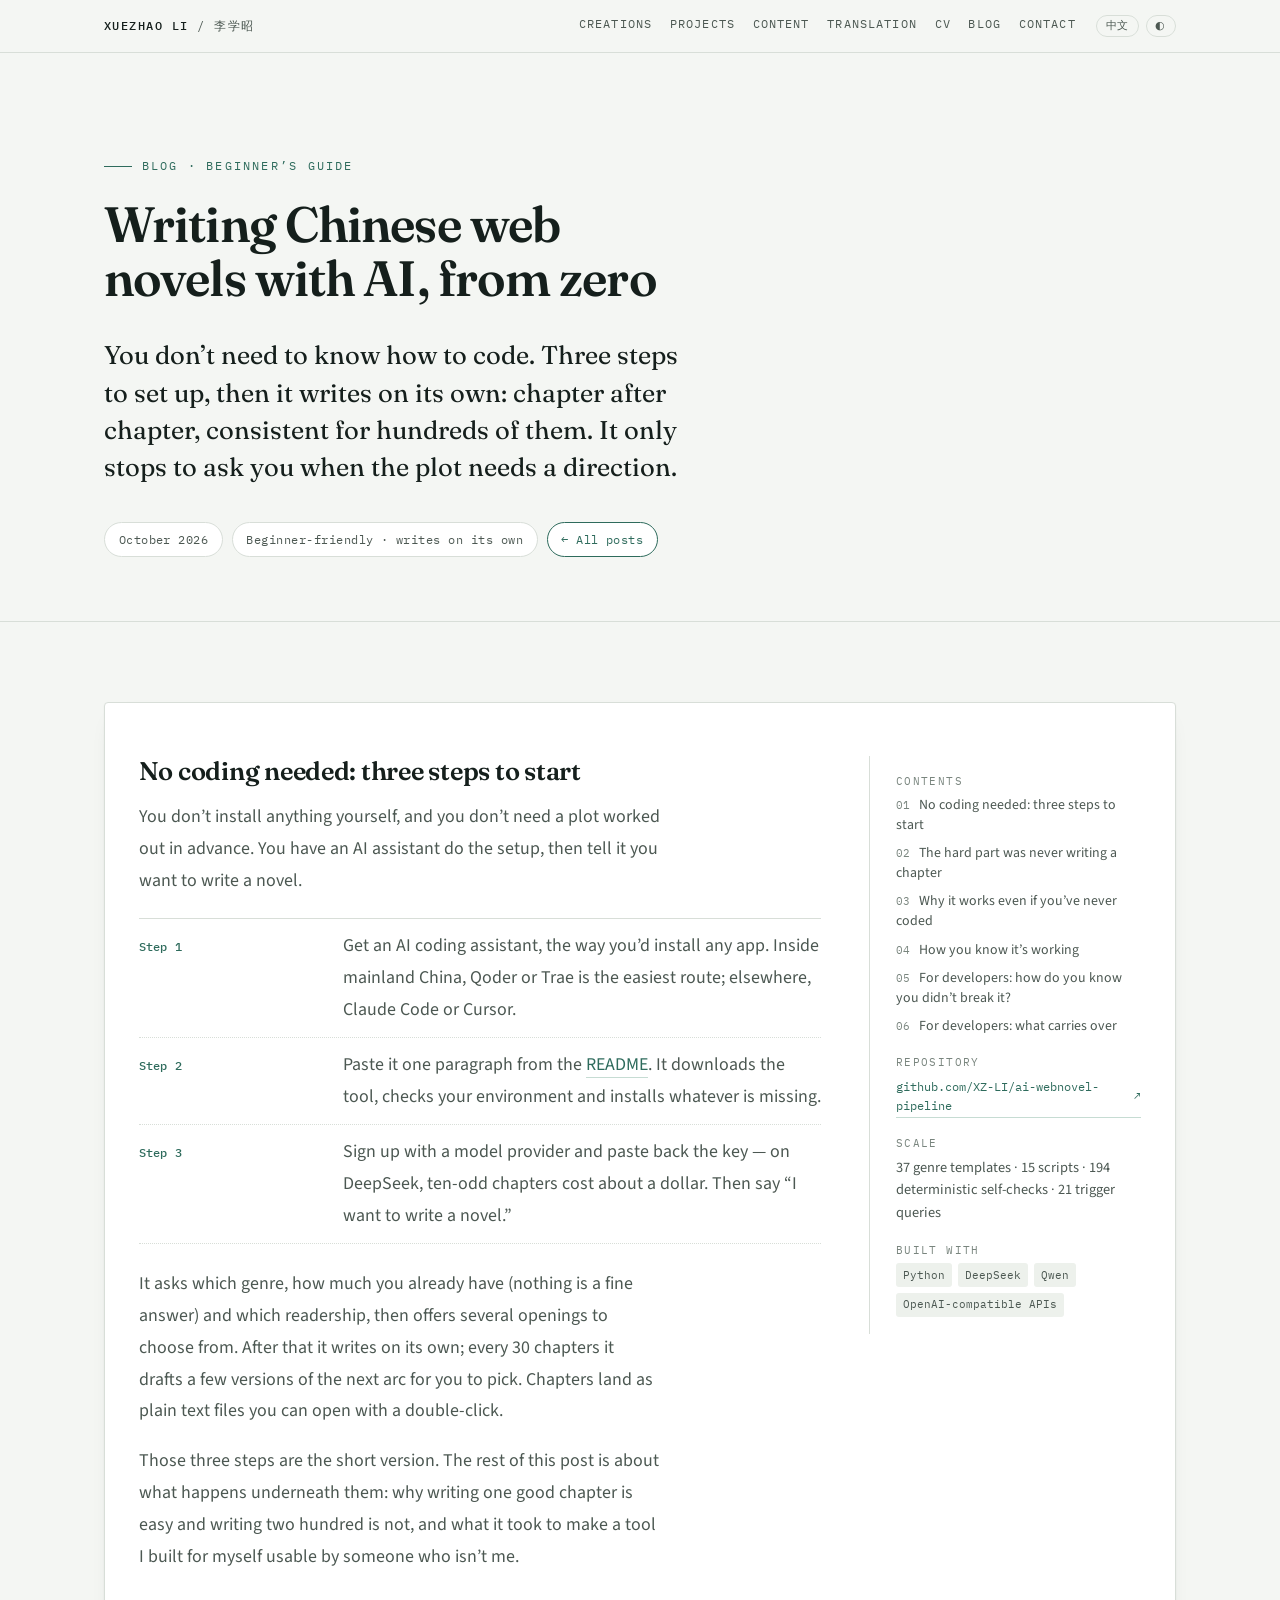
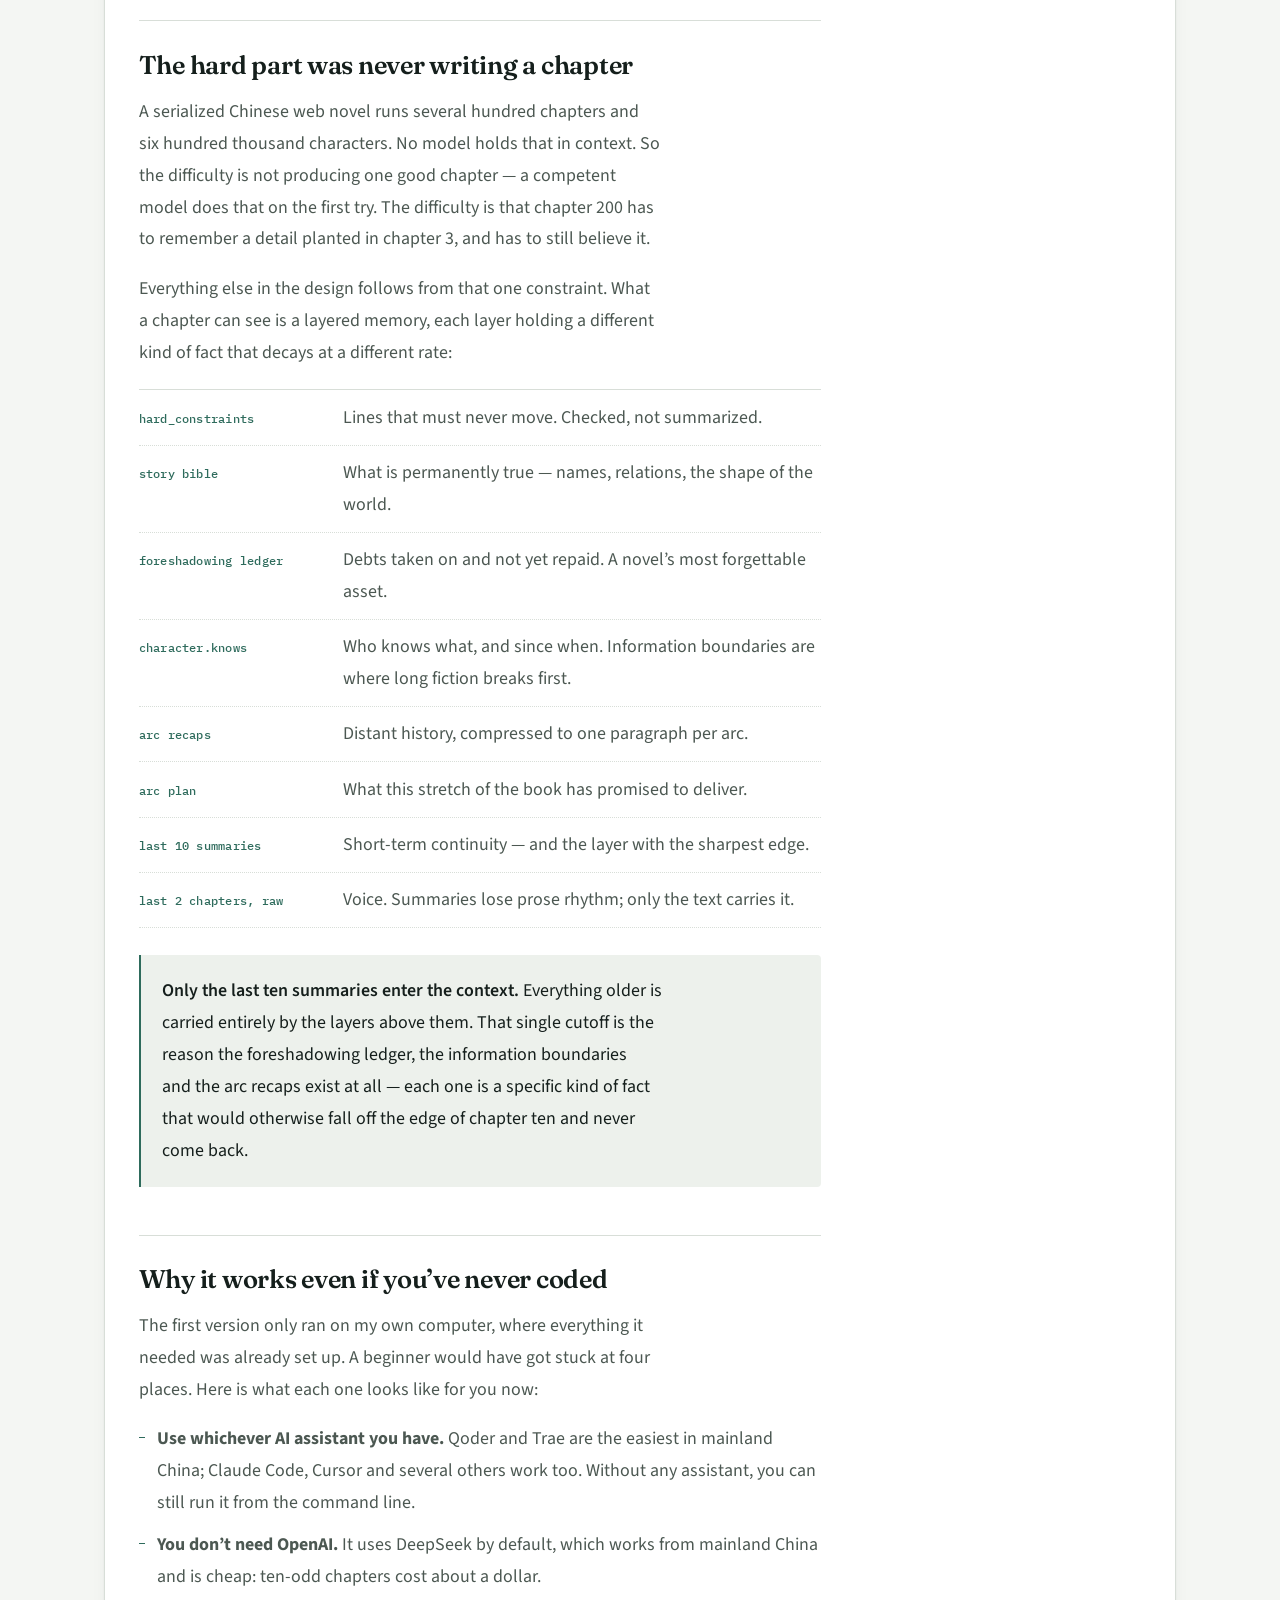
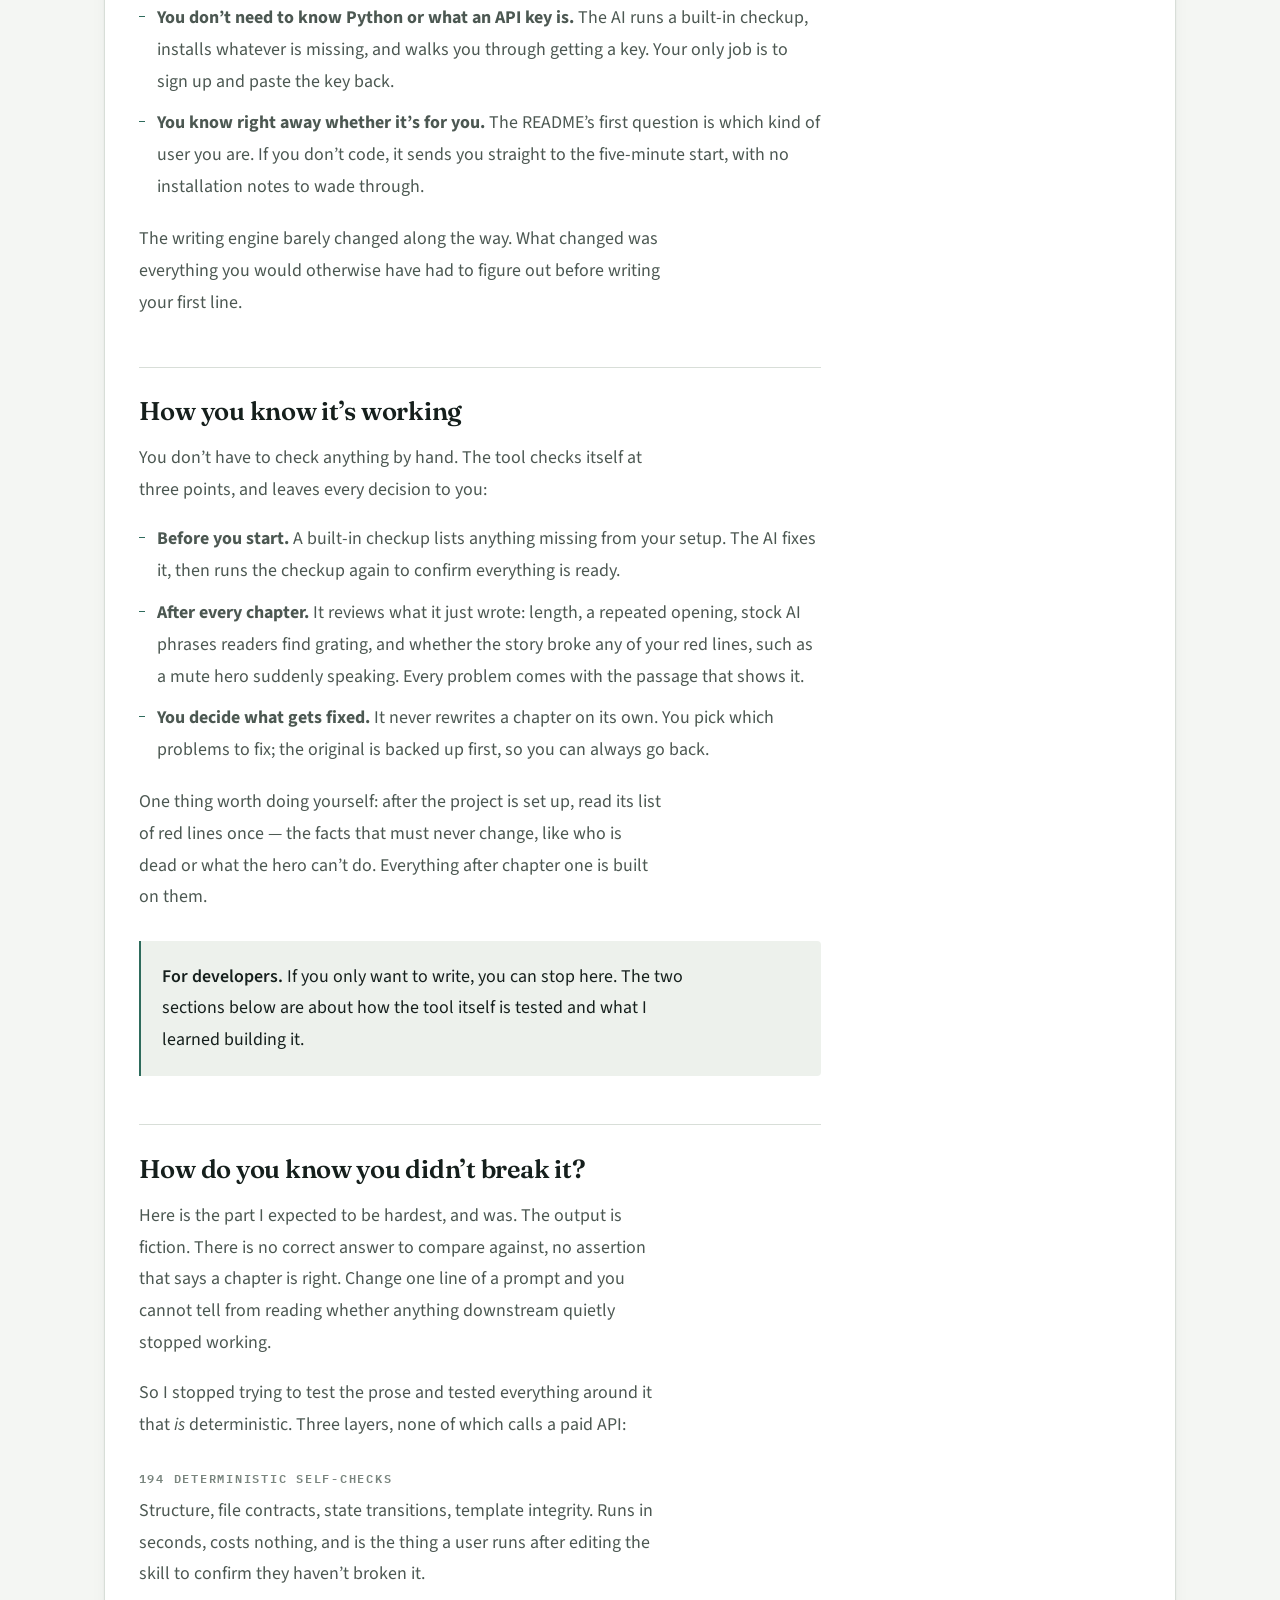
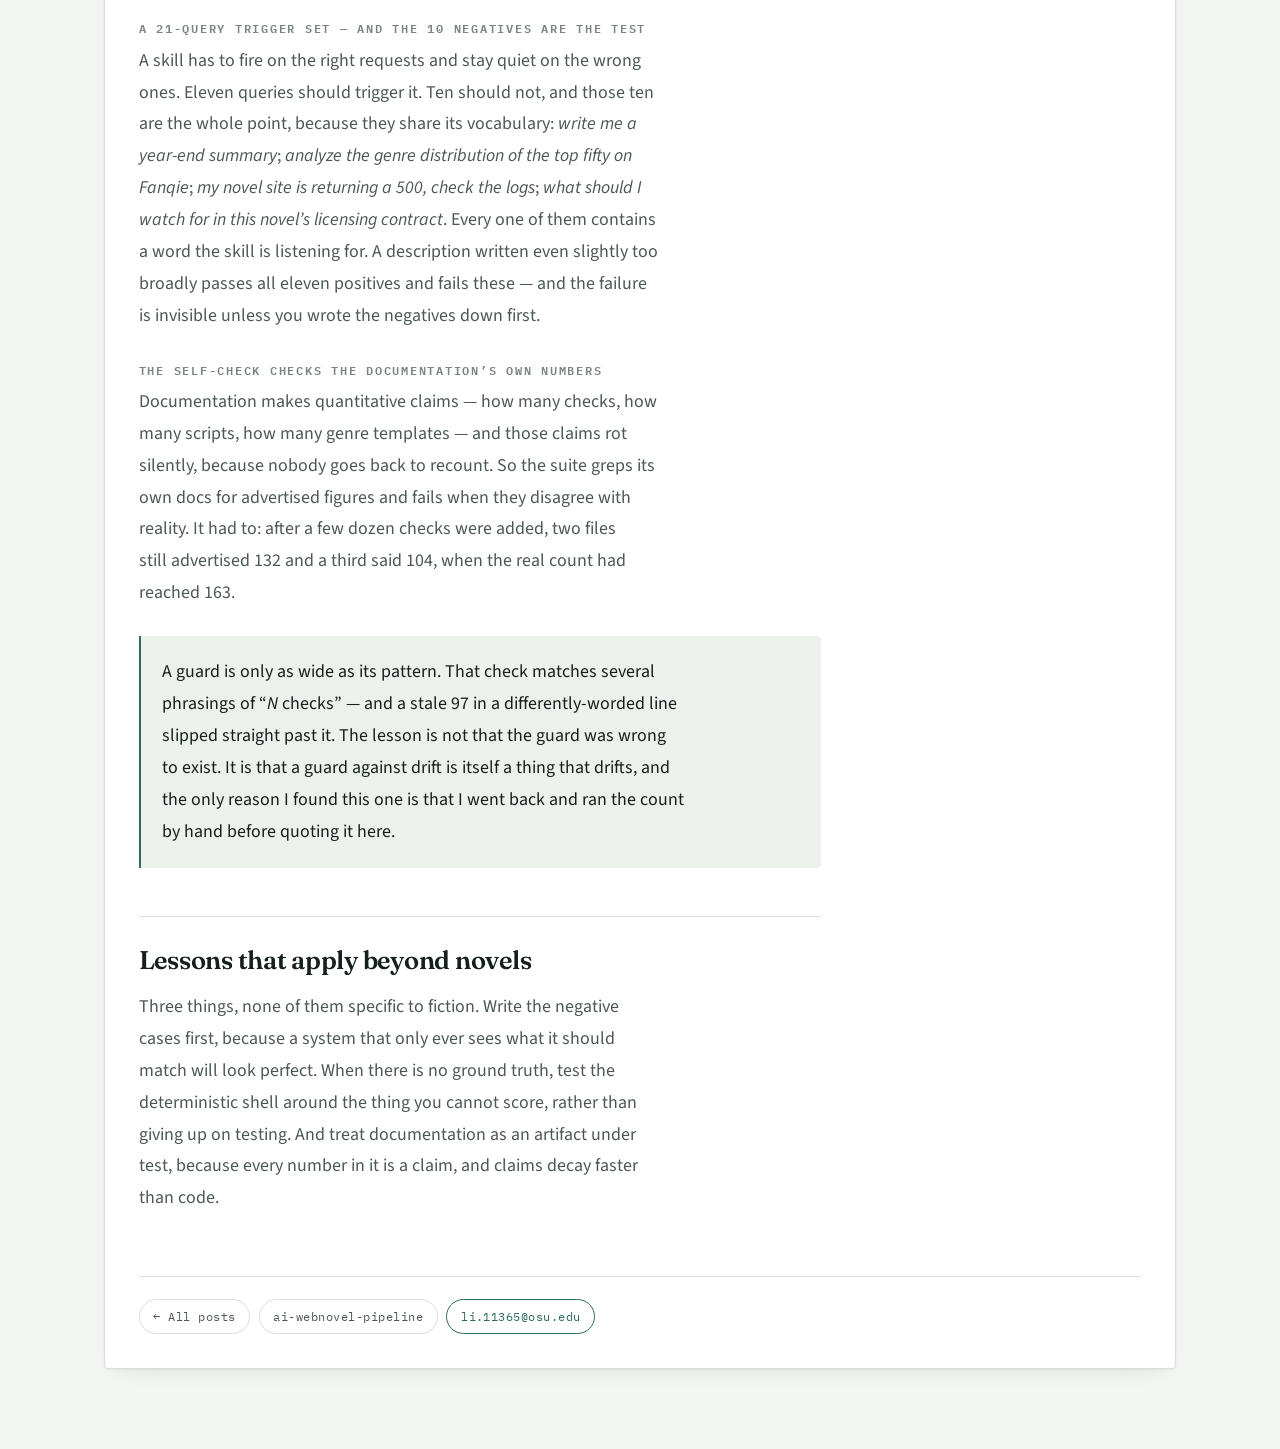
==== commit ab796ccd: "Rename the last section to say what it is" ====
--- a/blog/building-a-skill.html
+++ b/blog/building-a-skill.html
@@ -175,7 +175,7 @@
             <p class="zh">一道防线的宽度，不会超过它那条正则。那项检查能匹配好几种「<em>N</em> 项检查」的写法——而另一种措辞里一个过期的 97 就这么直接溜了过去。教训不是这道防线不该存在，而是：防漂移的机制本身也会漂移；我之所以发现它，只是因为要把这个数字写进这篇文章，所以回头手动数了一遍。</p>
           </div>
 
-          <h2 id="carries-over"><span class="en">What carries over</span><span class="zh">可以带走的部分</span></h2>
+          <h2 id="carries-over"><span class="en">Lessons that apply beyond novels</span><span class="zh">小说之外也用得上的经验</span></h2>
 
           <p class="en">Three things, none of them specific to fiction. Write the negative cases first, because a system that only ever sees what it should match will look perfect. When there is no ground truth, test the deterministic shell around the thing you cannot score, rather than giving up on testing. And treat documentation as an artifact under test, because every number in it is a claim, and claims decay faster than code.</p>
           <p class="zh">三件事，没有一件是小说特有的。先写反例，因为一个只见过「该匹配什么」的系统看起来永远完美。没有标准答案时，去测你没法打分的那个东西周围那层确定的壳，而不是干脆放弃测试。以及，把文档当作被测对象，因为文档里的每一个数字都是一句承诺，而承诺烂得比代码快。</p>
@@ -191,7 +191,7 @@
                 <li><a href="#assumptions"><span class="en">Why it works even if you’ve never coded</span><span class="zh">为什么不会编程也能用</span></a></li>
                 <li><a href="#working"><span class="en">How you know it’s working</span><span class="zh">怎么确认它没出问题</span></a></li>
                 <li><a href="#testing"><span class="en">For developers: how do you know you didn’t break it?</span><span class="zh">写给开发者：怎么知道你没把它改坏？</span></a></li>
-                <li><a href="#carries-over"><span class="en">For developers: what carries over</span><span class="zh">写给开发者：可以带走的部分</span></a></li>
+                <li><a href="#carries-over"><span class="en">For developers: what carries over</span><span class="zh">写给开发者：小说之外也用得上的经验</span></a></li>
               </ol>
             </dd>
             <dt><span class="en">Repository</span><span class="zh">仓库</span></dt>
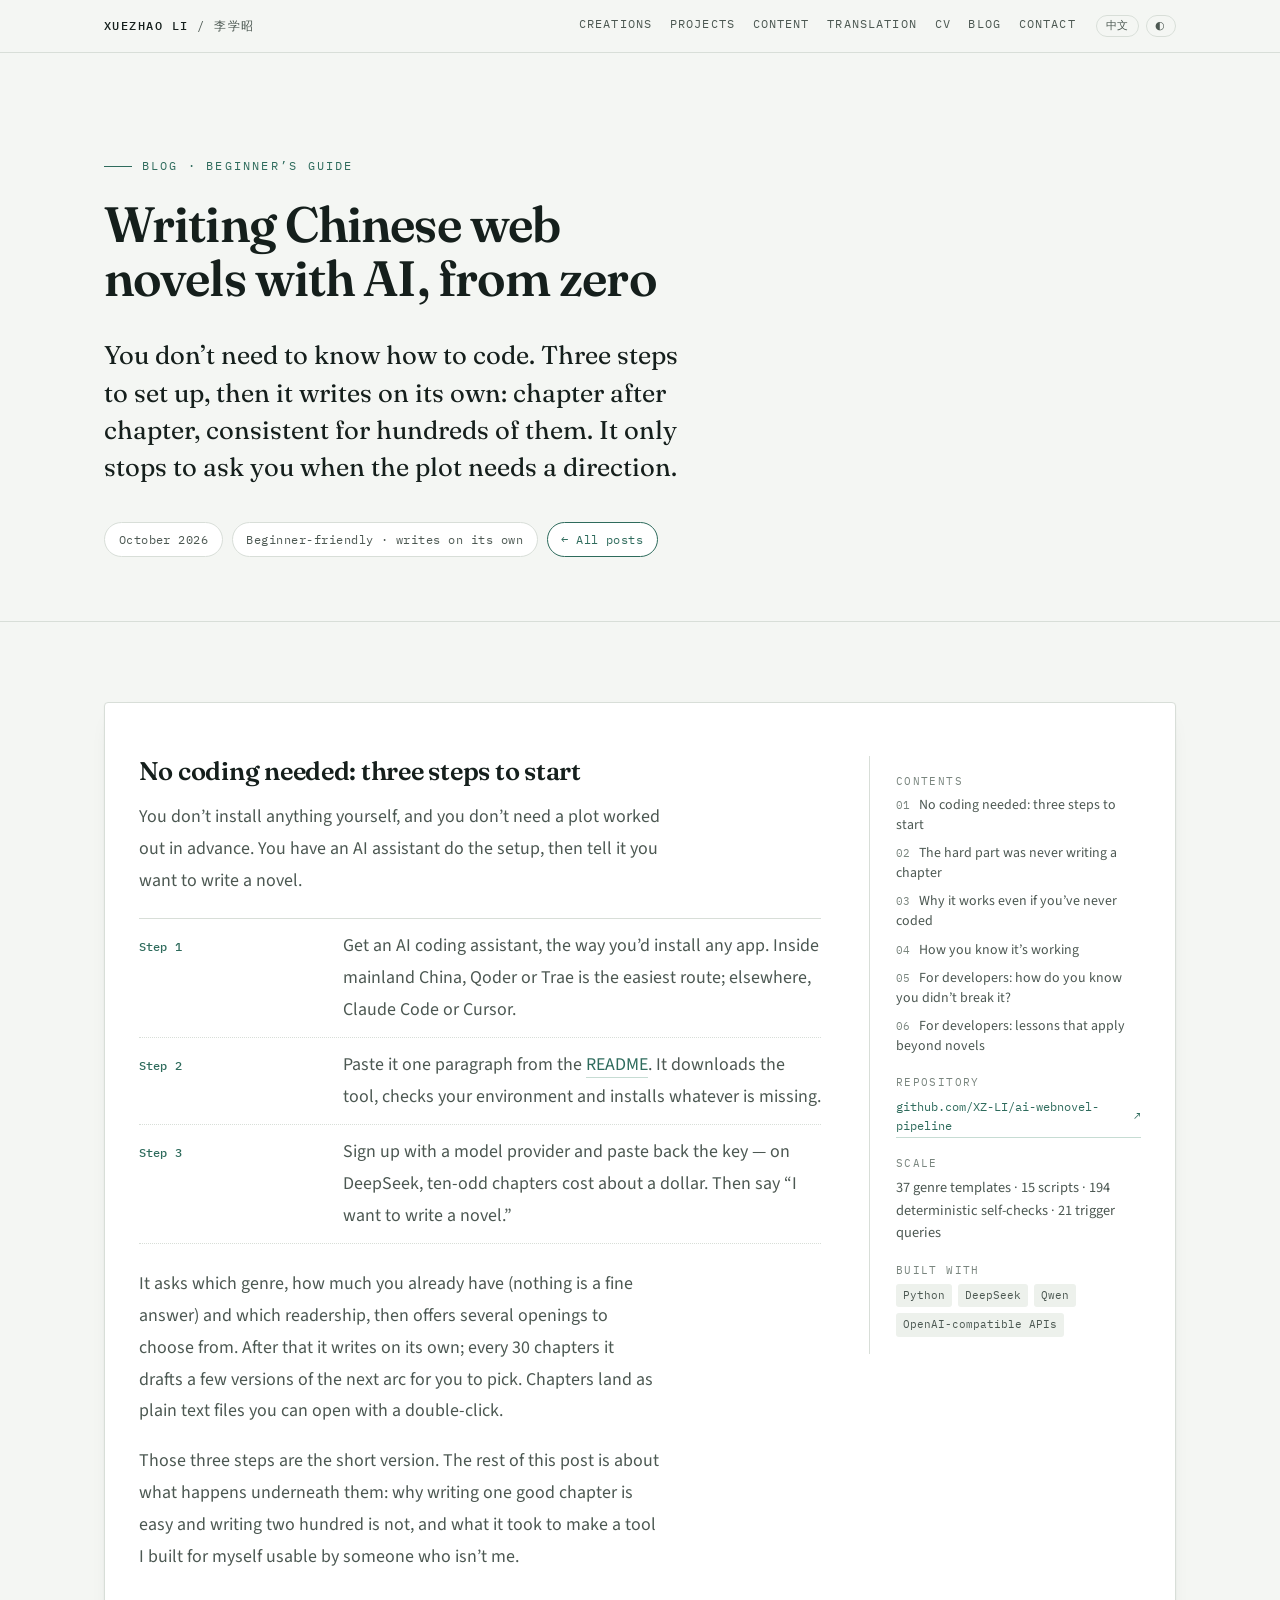
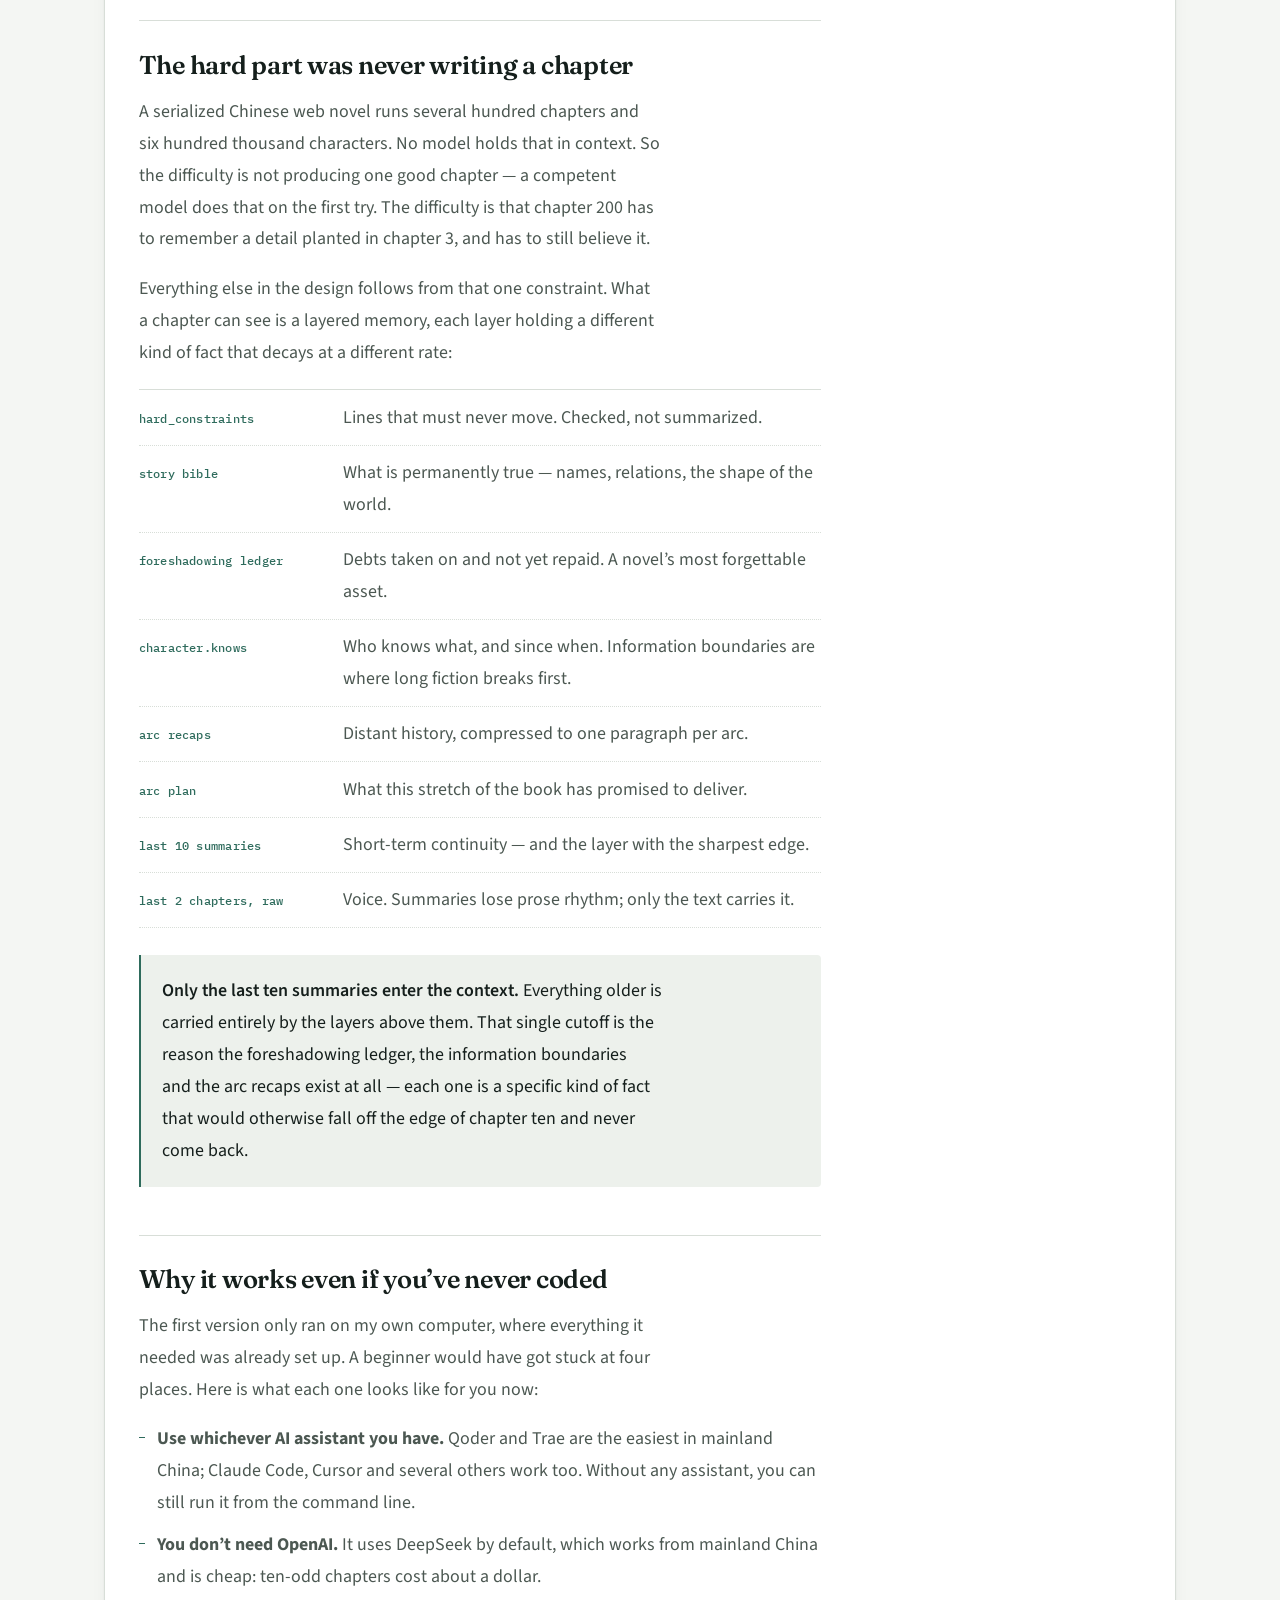
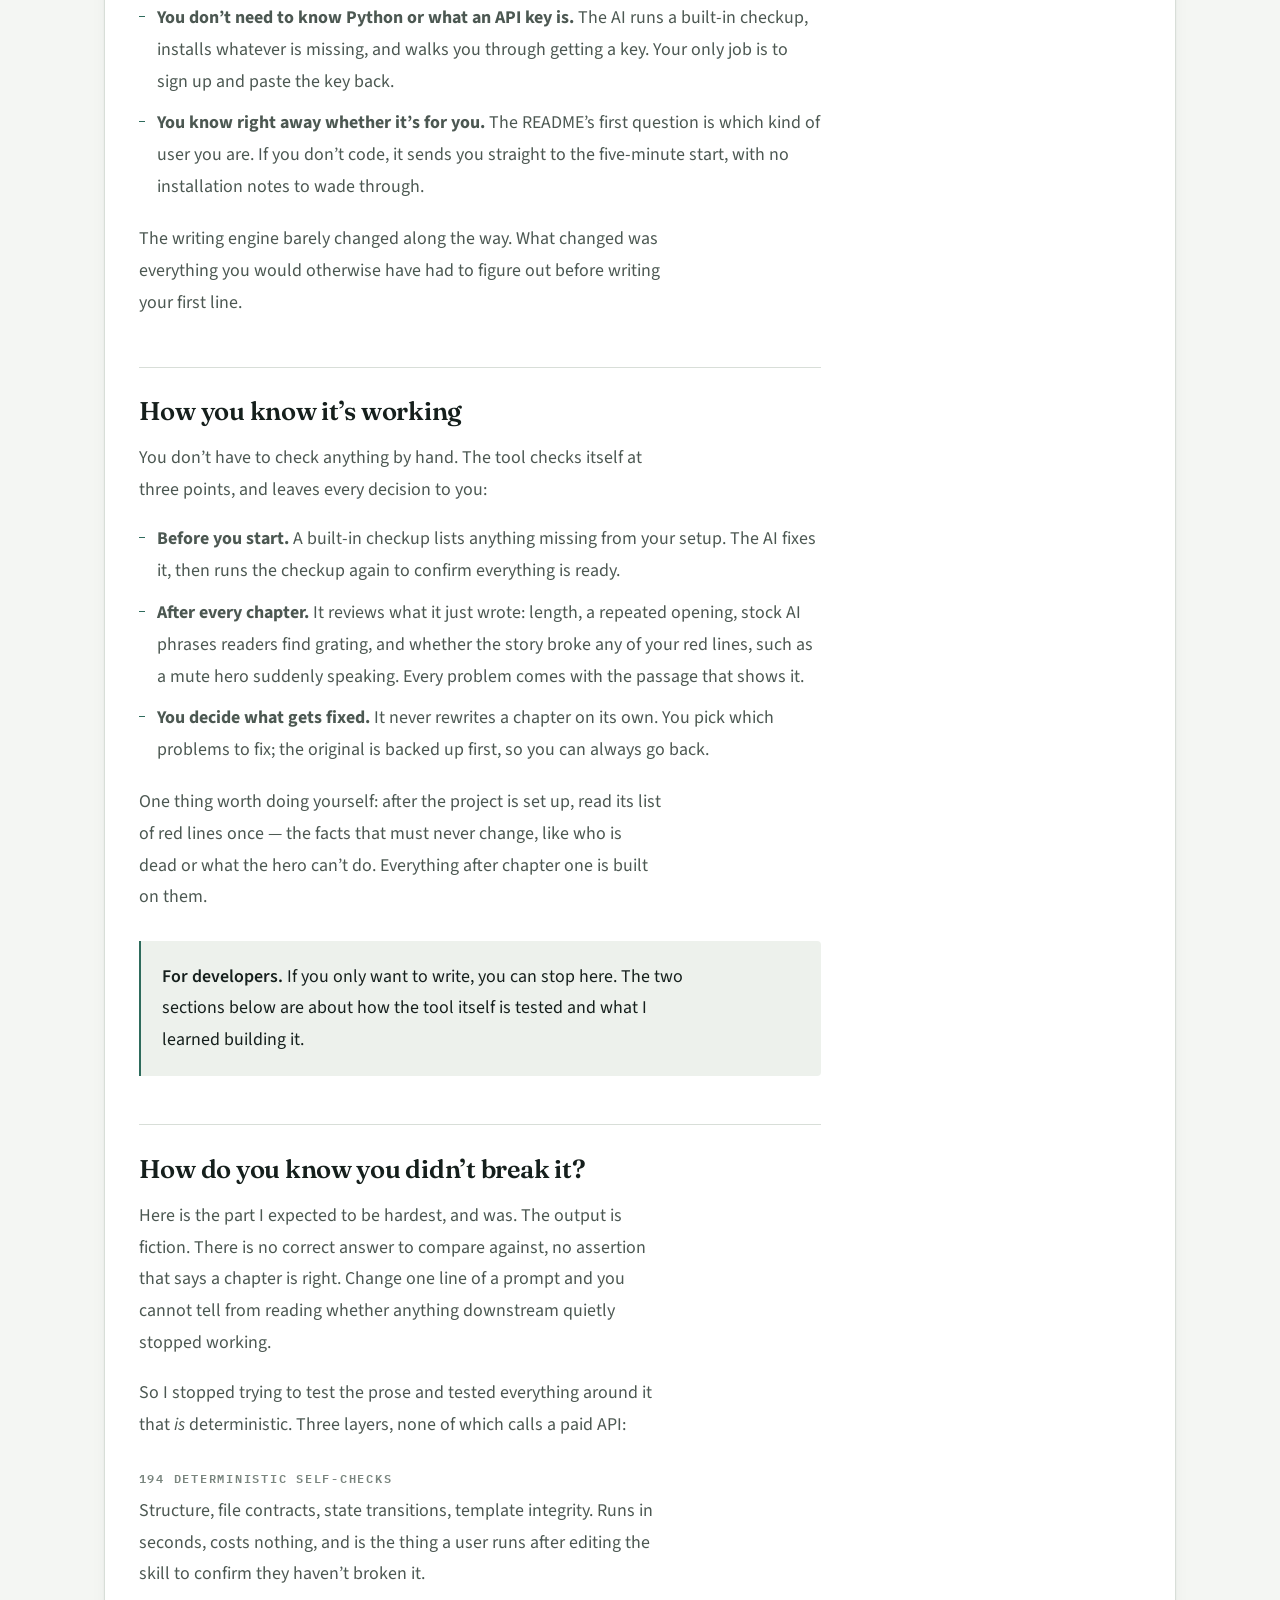
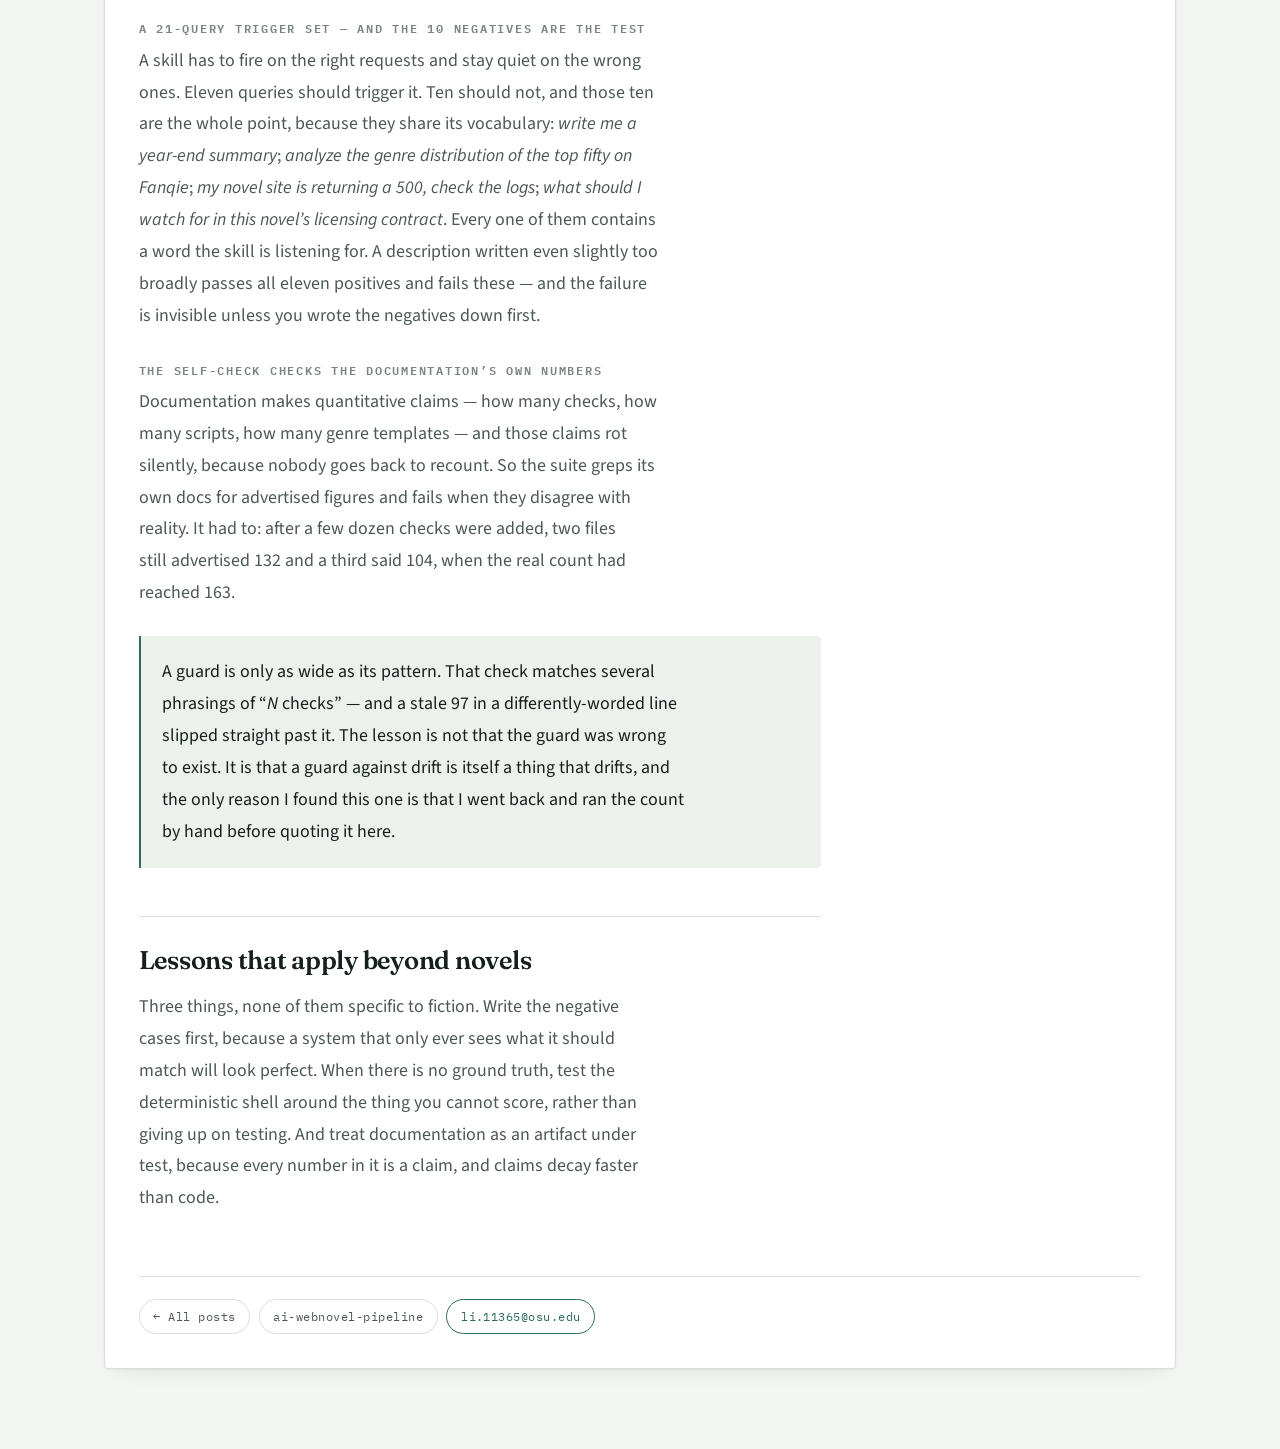
==== commit 453c2852: "Rename the last section in the contents too" ====
--- a/blog/building-a-skill.html
+++ b/blog/building-a-skill.html
@@ -191,7 +191,7 @@
                 <li><a href="#assumptions"><span class="en">Why it works even if you’ve never coded</span><span class="zh">为什么不会编程也能用</span></a></li>
                 <li><a href="#working"><span class="en">How you know it’s working</span><span class="zh">怎么确认它没出问题</span></a></li>
                 <li><a href="#testing"><span class="en">For developers: how do you know you didn’t break it?</span><span class="zh">写给开发者：怎么知道你没把它改坏？</span></a></li>
-                <li><a href="#carries-over"><span class="en">For developers: what carries over</span><span class="zh">写给开发者：小说之外也用得上的经验</span></a></li>
+                <li><a href="#carries-over"><span class="en">For developers: lessons that apply beyond novels</span><span class="zh">写给开发者：小说之外也用得上的经验</span></a></li>
               </ol>
             </dd>
             <dt><span class="en">Repository</span><span class="zh">仓库</span></dt>
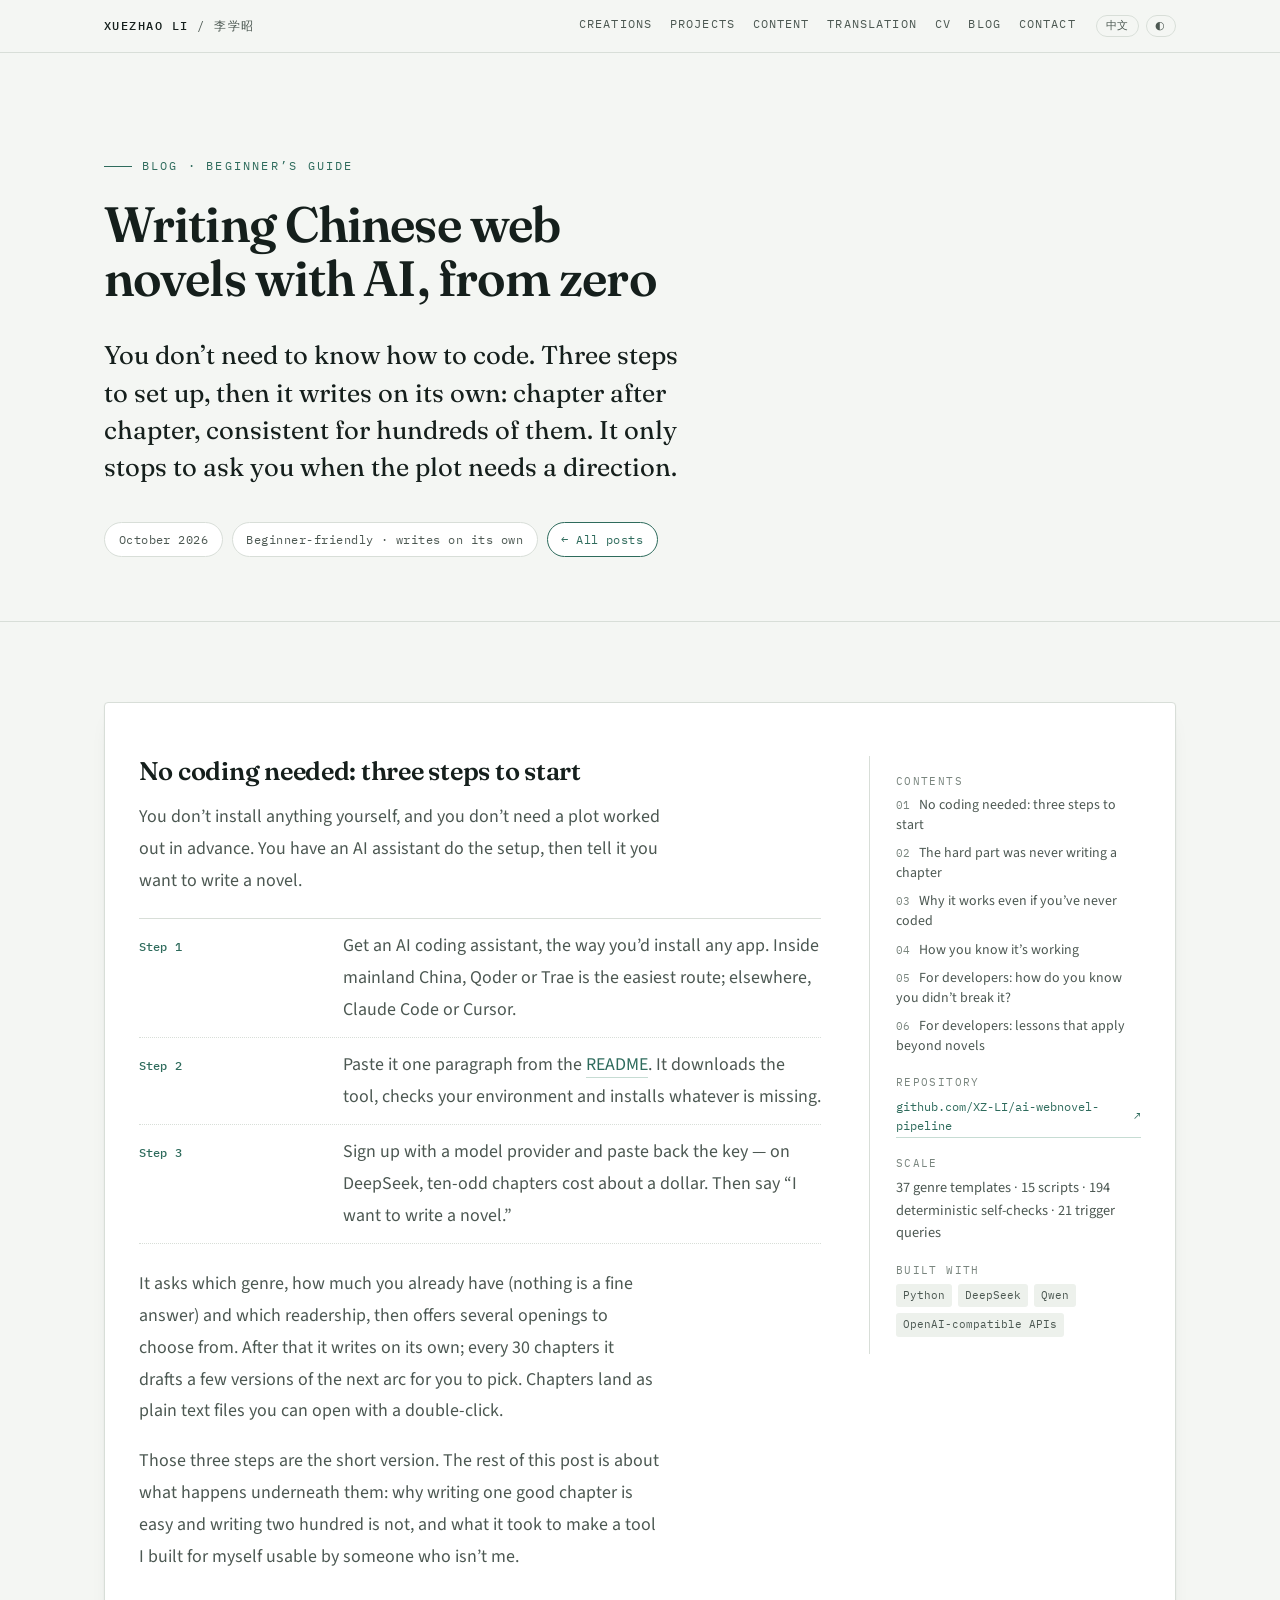
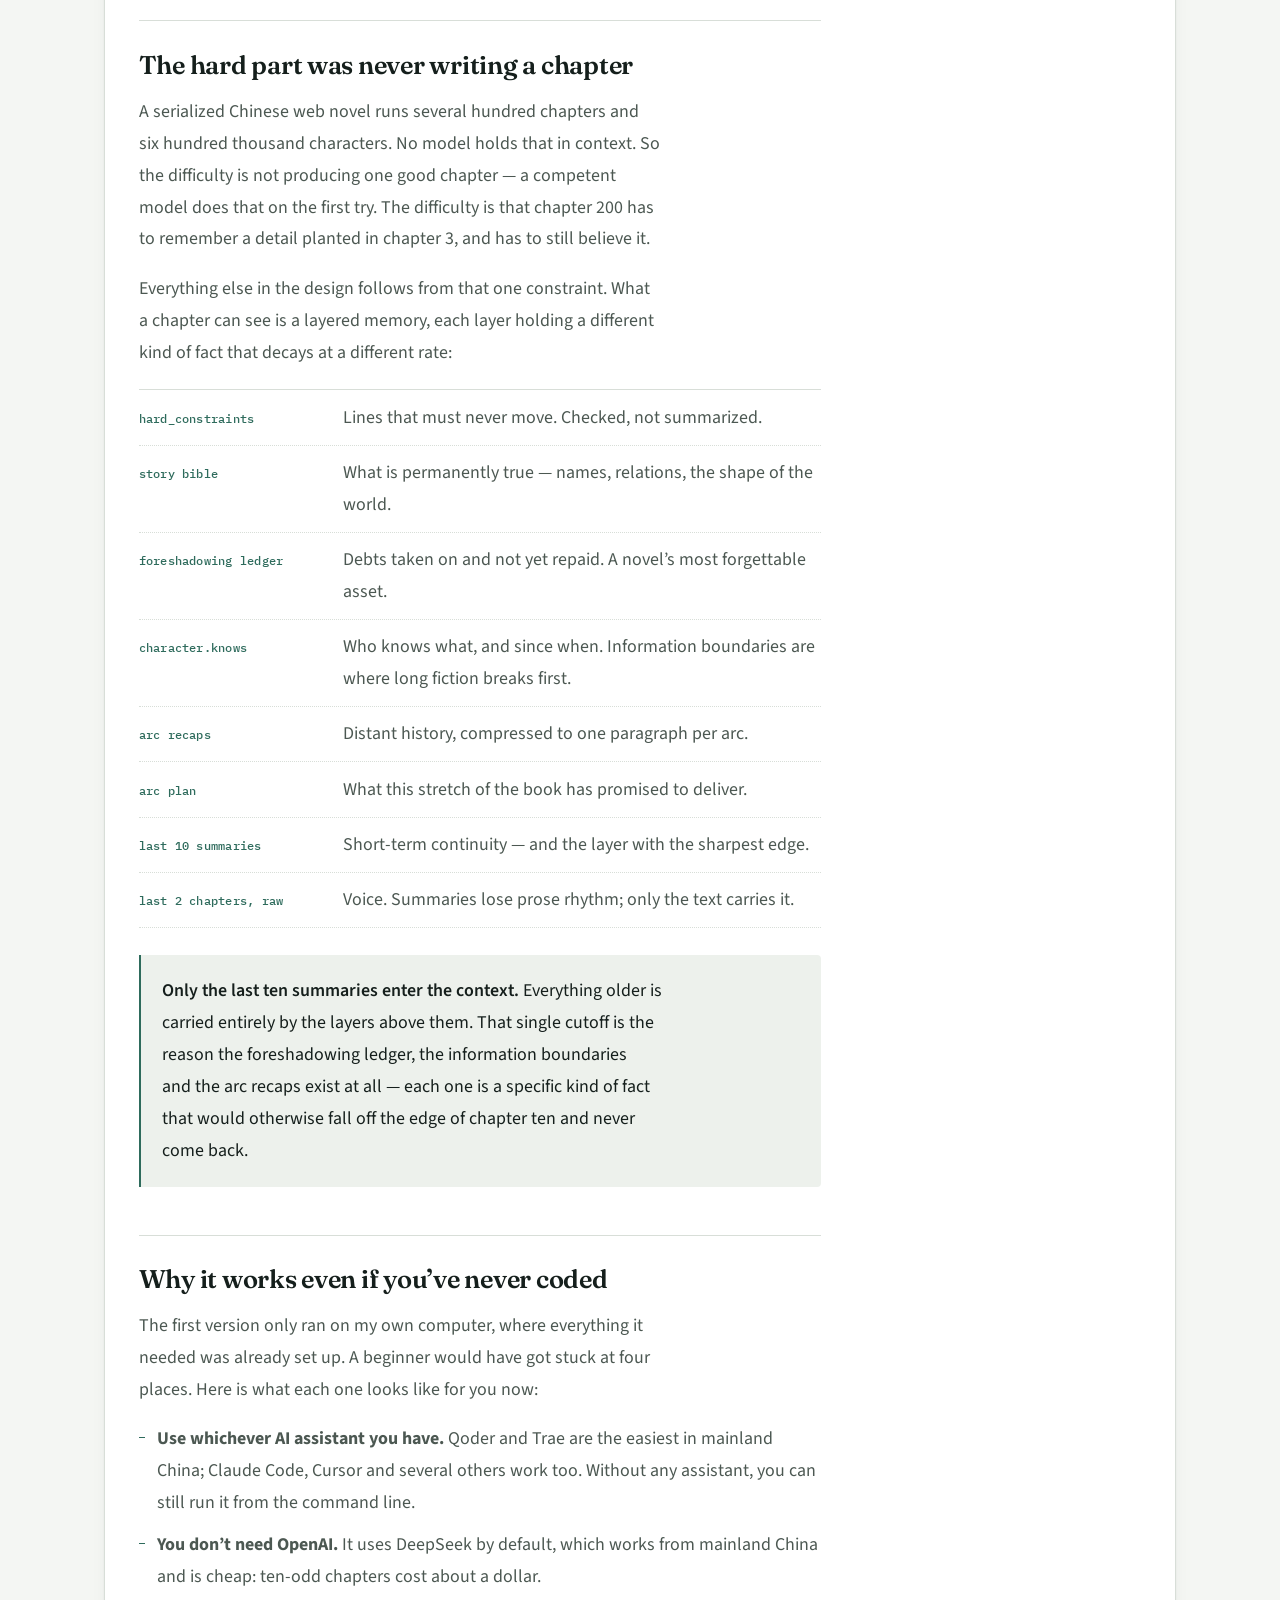
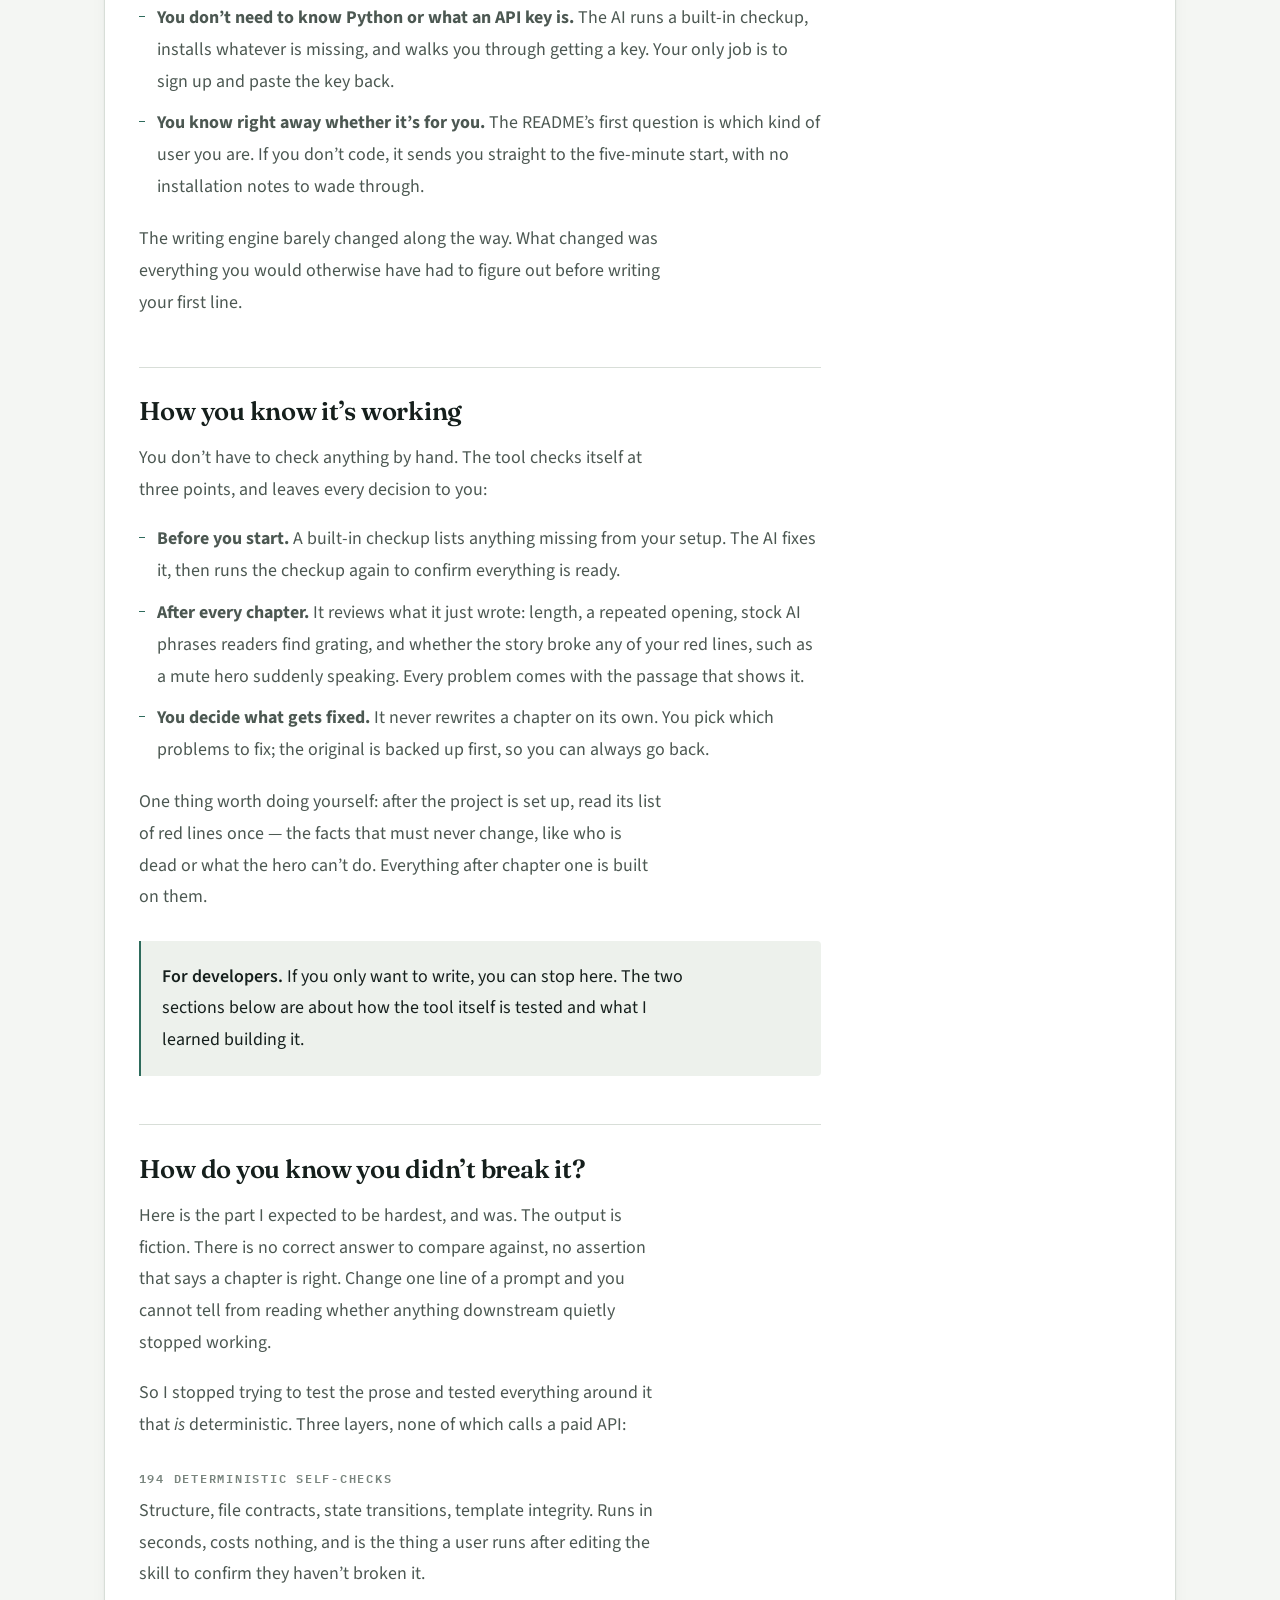
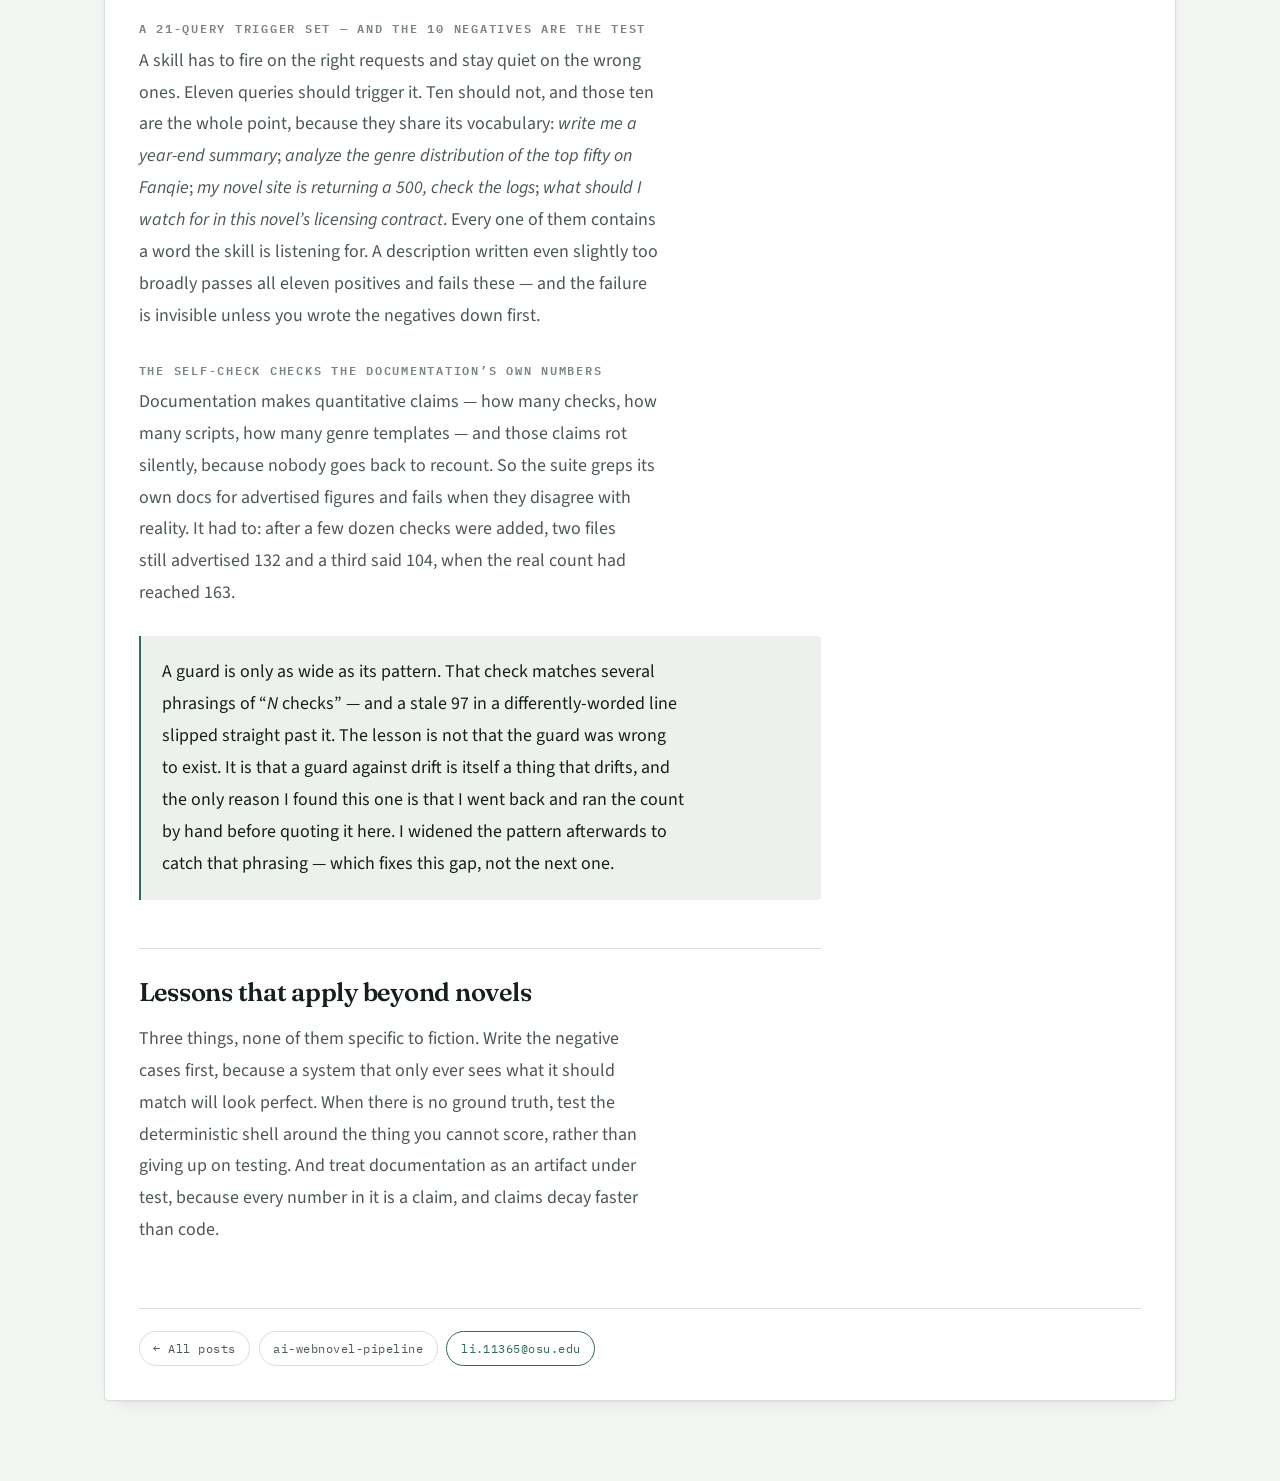
==== commit 0e7dfd73: "Note that the drift guard was widened afterwards" ====
--- a/blog/building-a-skill.html
+++ b/blog/building-a-skill.html
@@ -171,8 +171,8 @@
           <p class="zh">文档会给出可量化的承诺——多少项检查、多少个脚本、多少个题材模版——而这类承诺会无声地烂掉，因为没有人会回头重数一遍。所以自检会去抓自己文档里的宣传数字，对不上就判失败。这条是被逼出来的：加了几十项检查之后，两个文件还写着 132、第三个写着 104，而真实数字已经到了 163。</p>
 
           <div class="pull">
-            <p class="en">A guard is only as wide as its pattern. That check matches several phrasings of “<em>N</em> checks” — and a stale 97 in a differently-worded line slipped straight past it. The lesson is not that the guard was wrong to exist. It is that a guard against drift is itself a thing that drifts, and the only reason I found this one is that I went back and ran the count by hand before quoting it here.</p>
-            <p class="zh">一道防线的宽度，不会超过它那条正则。那项检查能匹配好几种「<em>N</em> 项检查」的写法——而另一种措辞里一个过期的 97 就这么直接溜了过去。教训不是这道防线不该存在，而是：防漂移的机制本身也会漂移；我之所以发现它，只是因为要把这个数字写进这篇文章，所以回头手动数了一遍。</p>
+            <p class="en">A guard is only as wide as its pattern. That check matches several phrasings of “<em>N</em> checks” — and a stale 97 in a differently-worded line slipped straight past it. The lesson is not that the guard was wrong to exist. It is that a guard against drift is itself a thing that drifts, and the only reason I found this one is that I went back and ran the count by hand before quoting it here. I widened the pattern afterwards to catch that phrasing — which fixes this gap, not the next one.</p>
+            <p class="zh">一道防线的宽度，不会超过它那条正则。那项检查能匹配好几种「<em>N</em> 项检查」的写法——而另一种措辞里一个过期的 97 就这么直接溜了过去。教训不是这道防线不该存在，而是：防漂移的机制本身也会漂移；我之所以发现它，只是因为要把这个数字写进这篇文章，所以回头手动数了一遍。之后我把正则放宽到能抓这种写法——但这只补上了这一个缺口，补不上下一个。</p>
           </div>
 
           <h2 id="carries-over"><span class="en">Lessons that apply beyond novels</span><span class="zh">小说之外也用得上的经验</span></h2>
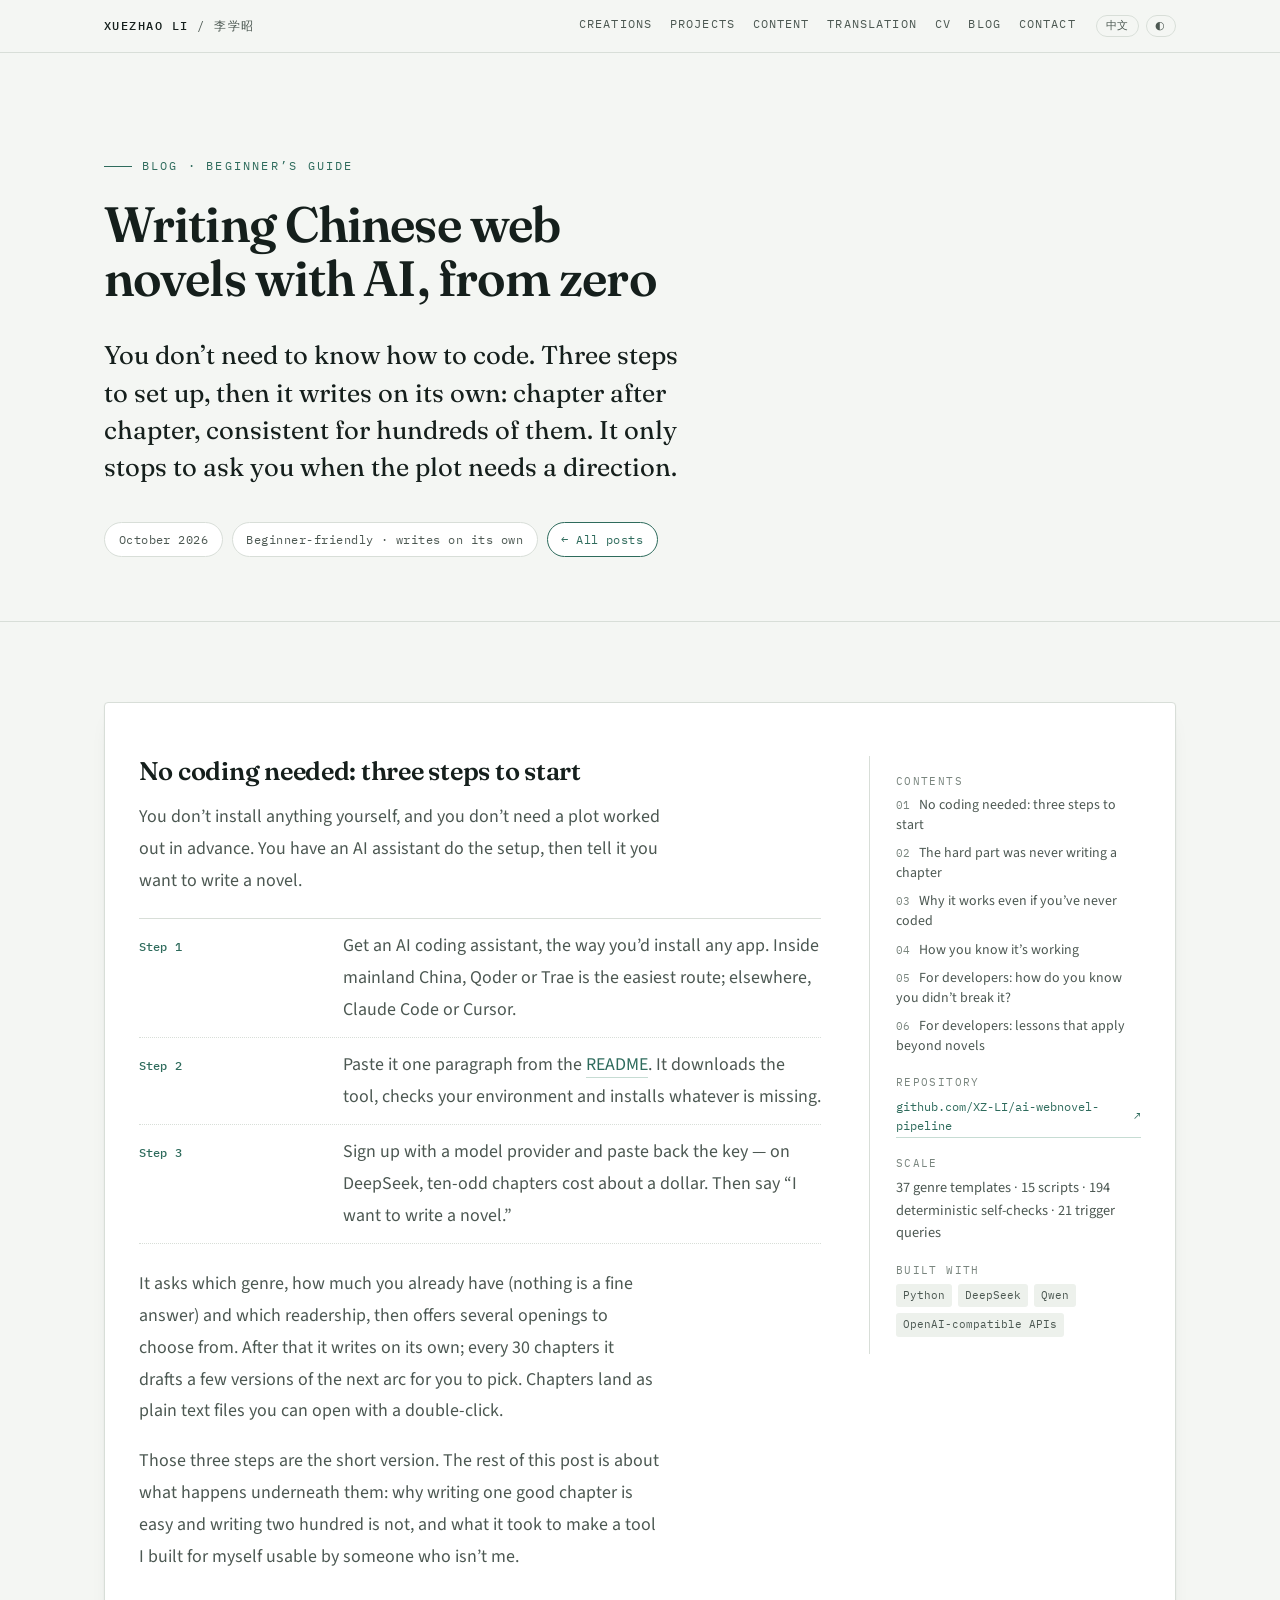
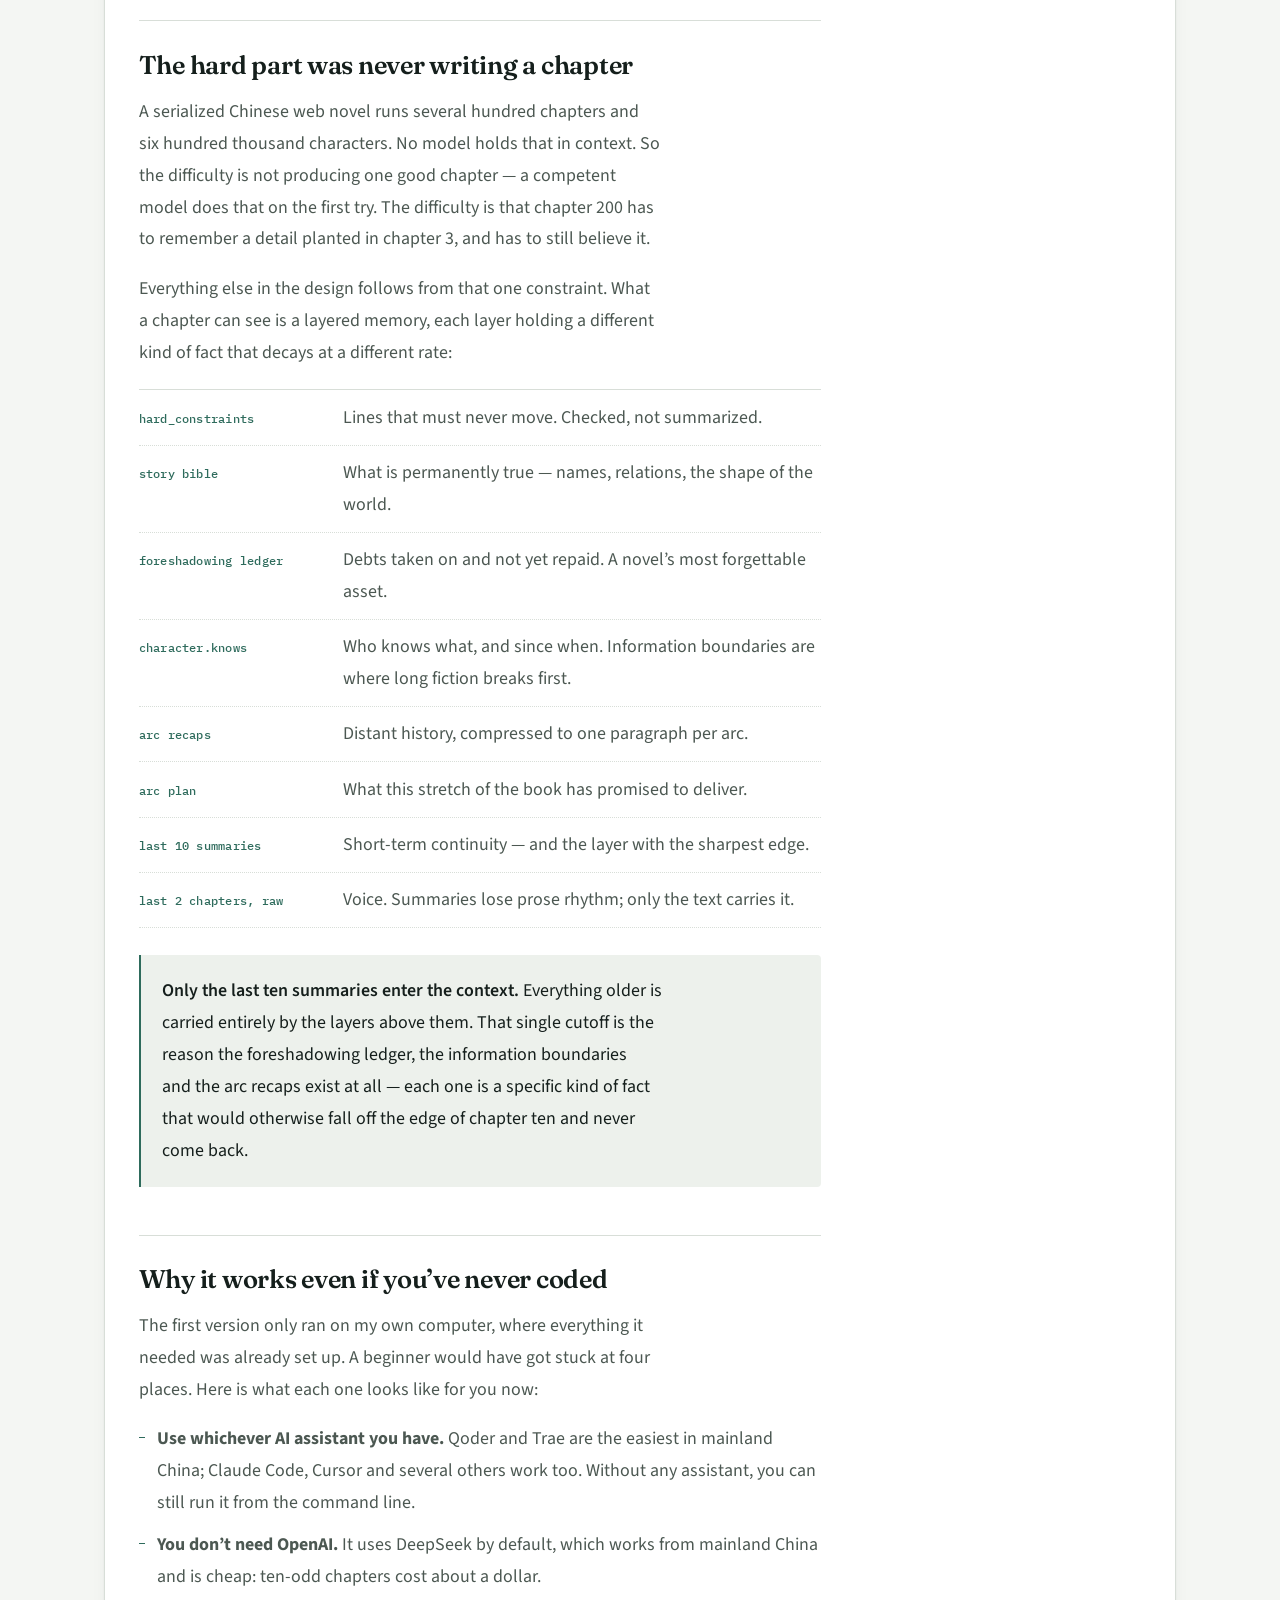
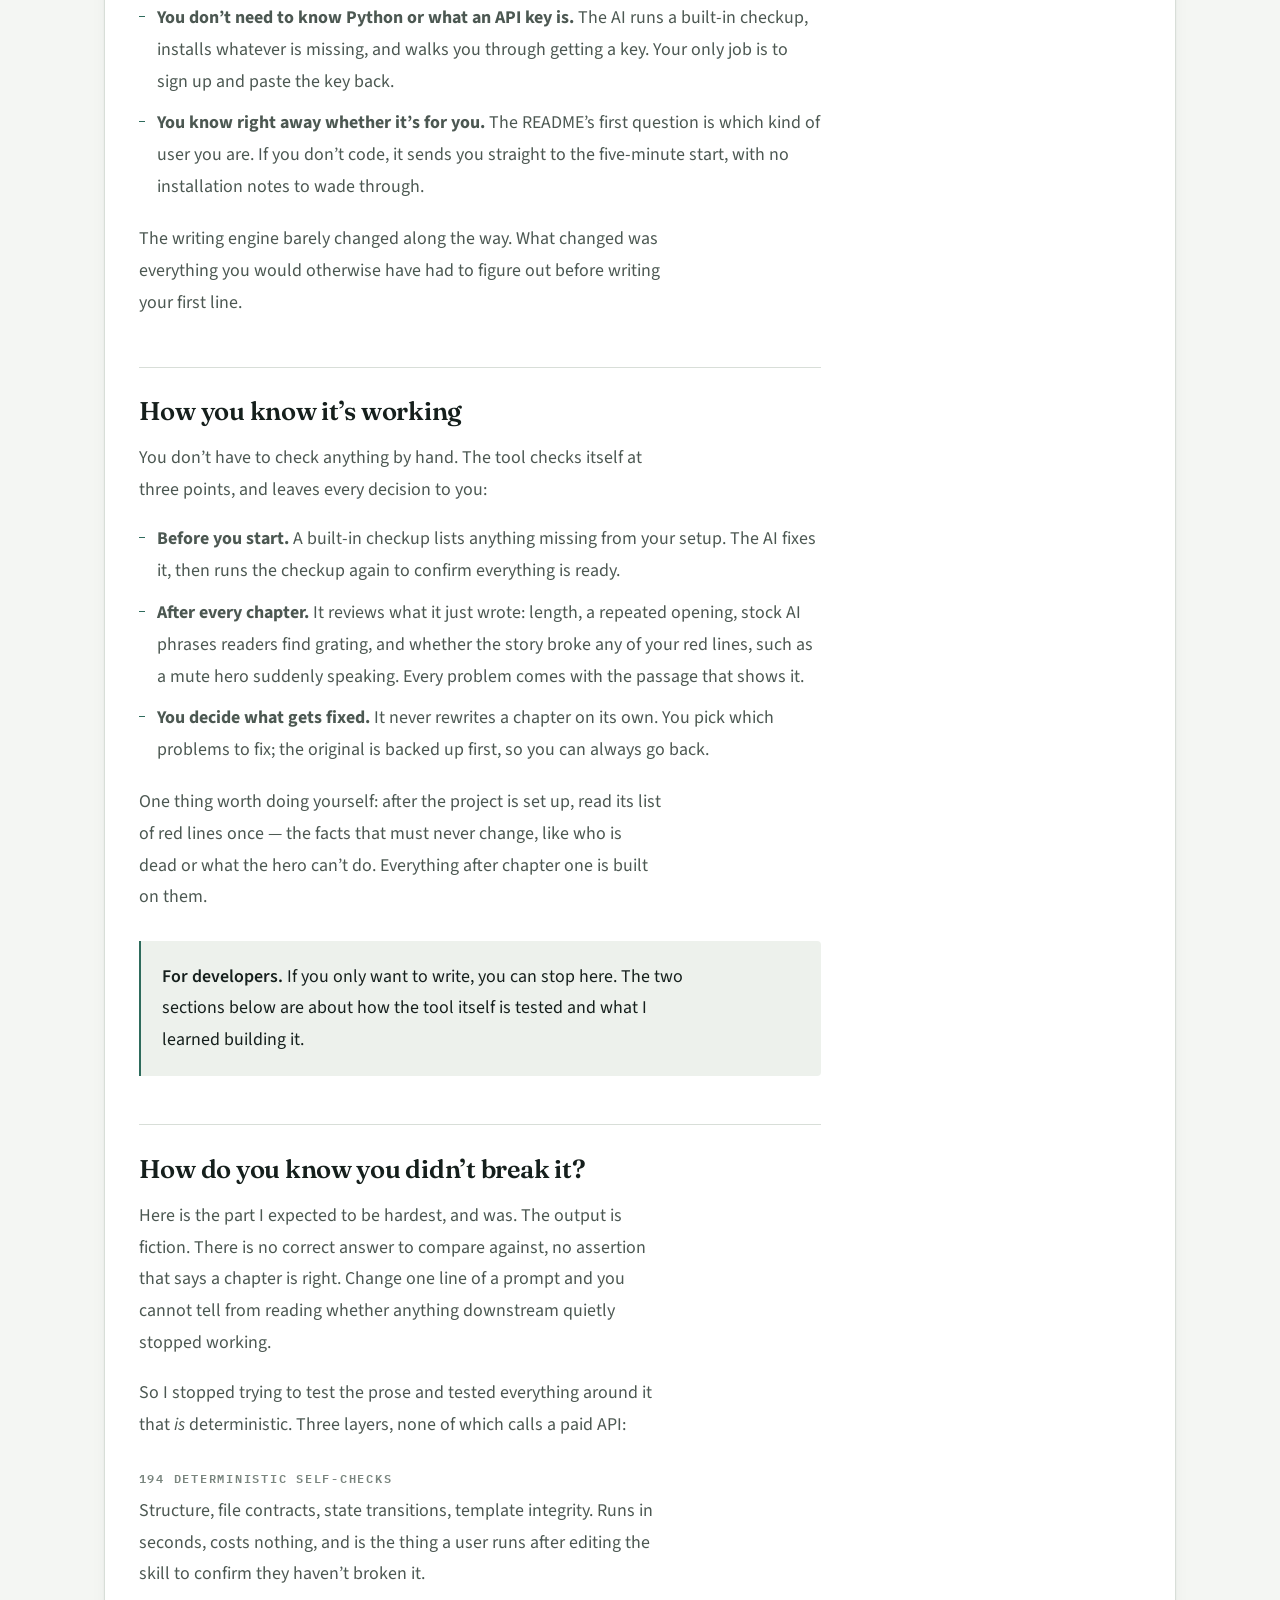
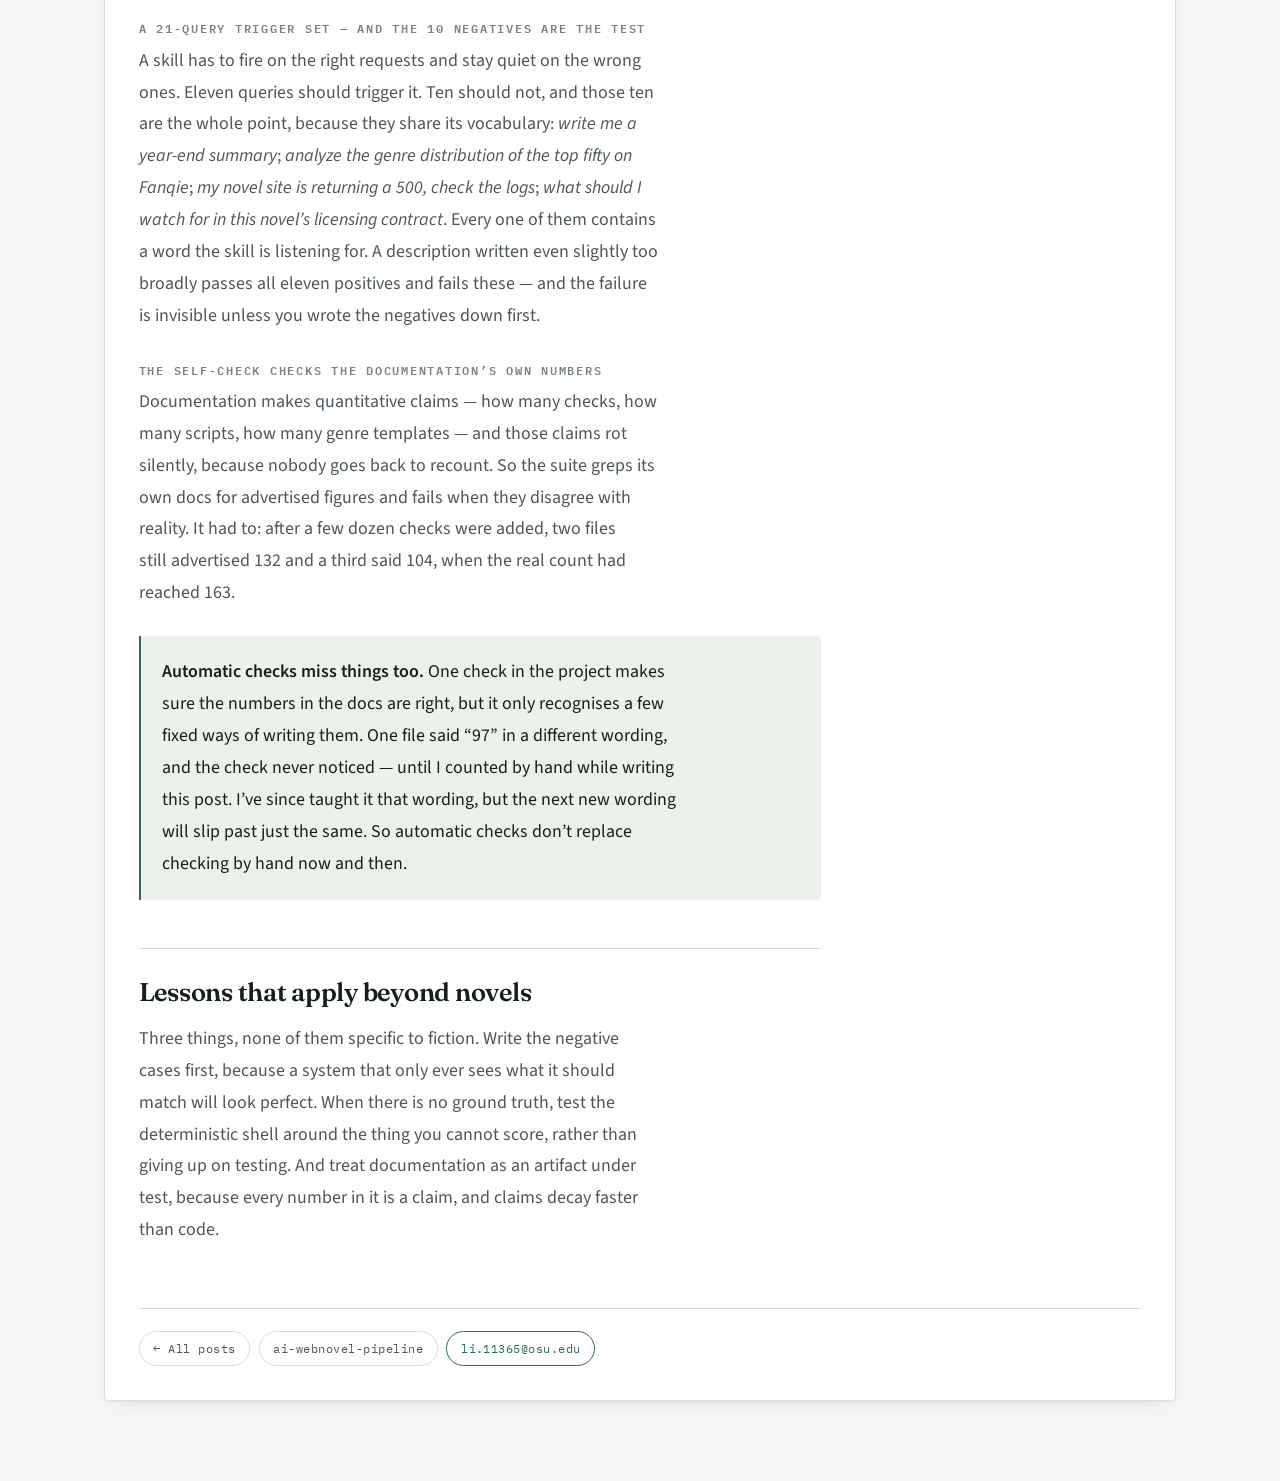
==== commit 0782d698: "Rewrite the drift-guard paragraph in plain language" ====
--- a/blog/building-a-skill.html
+++ b/blog/building-a-skill.html
@@ -171,8 +171,8 @@
           <p class="zh">文档会给出可量化的承诺——多少项检查、多少个脚本、多少个题材模版——而这类承诺会无声地烂掉，因为没有人会回头重数一遍。所以自检会去抓自己文档里的宣传数字，对不上就判失败。这条是被逼出来的：加了几十项检查之后，两个文件还写着 132、第三个写着 104，而真实数字已经到了 163。</p>
 
           <div class="pull">
-            <p class="en">A guard is only as wide as its pattern. That check matches several phrasings of “<em>N</em> checks” — and a stale 97 in a differently-worded line slipped straight past it. The lesson is not that the guard was wrong to exist. It is that a guard against drift is itself a thing that drifts, and the only reason I found this one is that I went back and ran the count by hand before quoting it here. I widened the pattern afterwards to catch that phrasing — which fixes this gap, not the next one.</p>
-            <p class="zh">一道防线的宽度，不会超过它那条正则。那项检查能匹配好几种「<em>N</em> 项检查」的写法——而另一种措辞里一个过期的 97 就这么直接溜了过去。教训不是这道防线不该存在，而是：防漂移的机制本身也会漂移；我之所以发现它，只是因为要把这个数字写进这篇文章，所以回头手动数了一遍。之后我把正则放宽到能抓这种写法——但这只补上了这一个缺口，补不上下一个。</p>
+            <p class="en"><strong>Automatic checks miss things too.</strong> One check in the project makes sure the numbers in the docs are right, but it only recognises a few fixed ways of writing them. One file said “97” in a different wording, and the check never noticed — until I counted by hand while writing this post. I’ve since taught it that wording, but the next new wording will slip past just the same. So automatic checks don’t replace checking by hand now and then.</p>
+            <p class="zh"><strong>自动检查也会漏。</strong>项目里有个检查专门核对文档里的数字对不对，但它只认得几种固定写法。有一个文件换了种说法写「97 项」，它就没认出来——直到我写这篇文章时手动数了一遍才发现。后来我让它也认得这种写法了，但以后换一种新说法，它照样会漏。所以自动检查不能代替偶尔手动核对。</p>
           </div>
 
           <h2 id="carries-over"><span class="en">Lessons that apply beyond novels</span><span class="zh">小说之外也用得上的经验</span></h2>
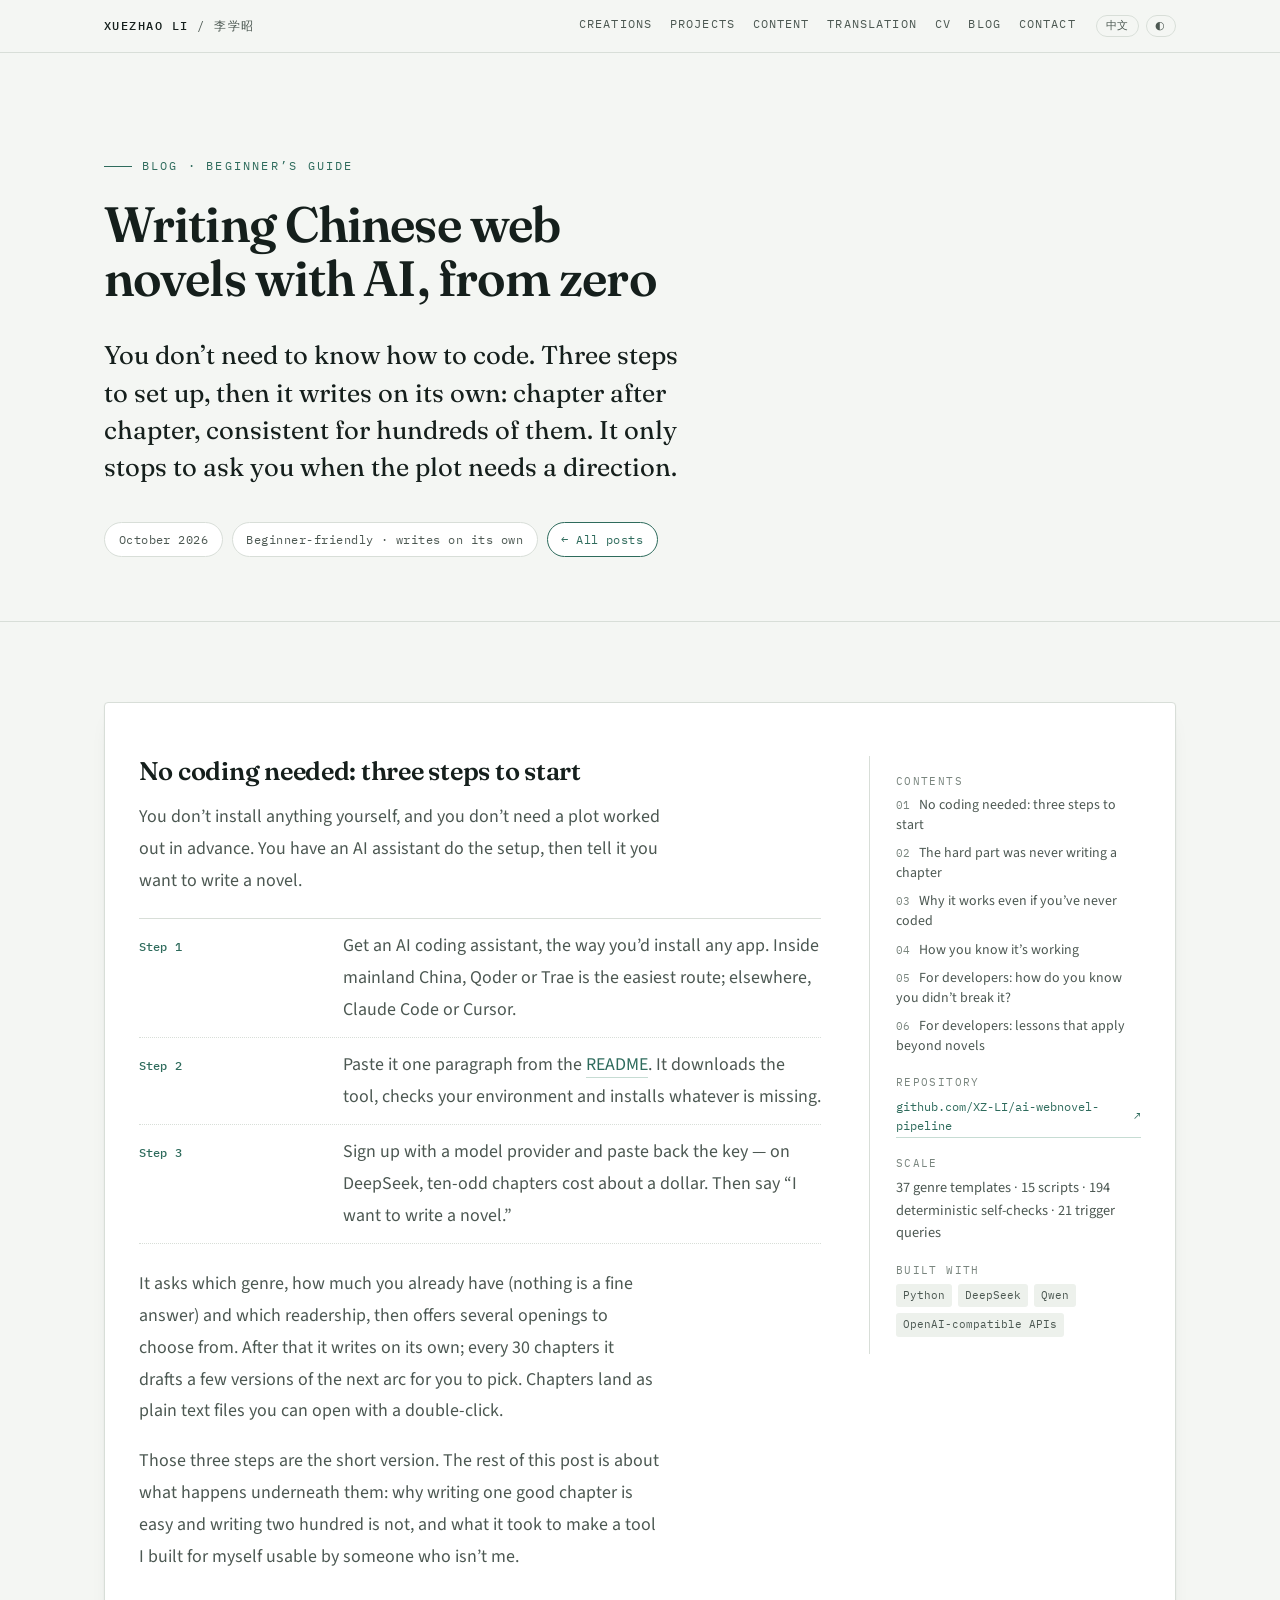
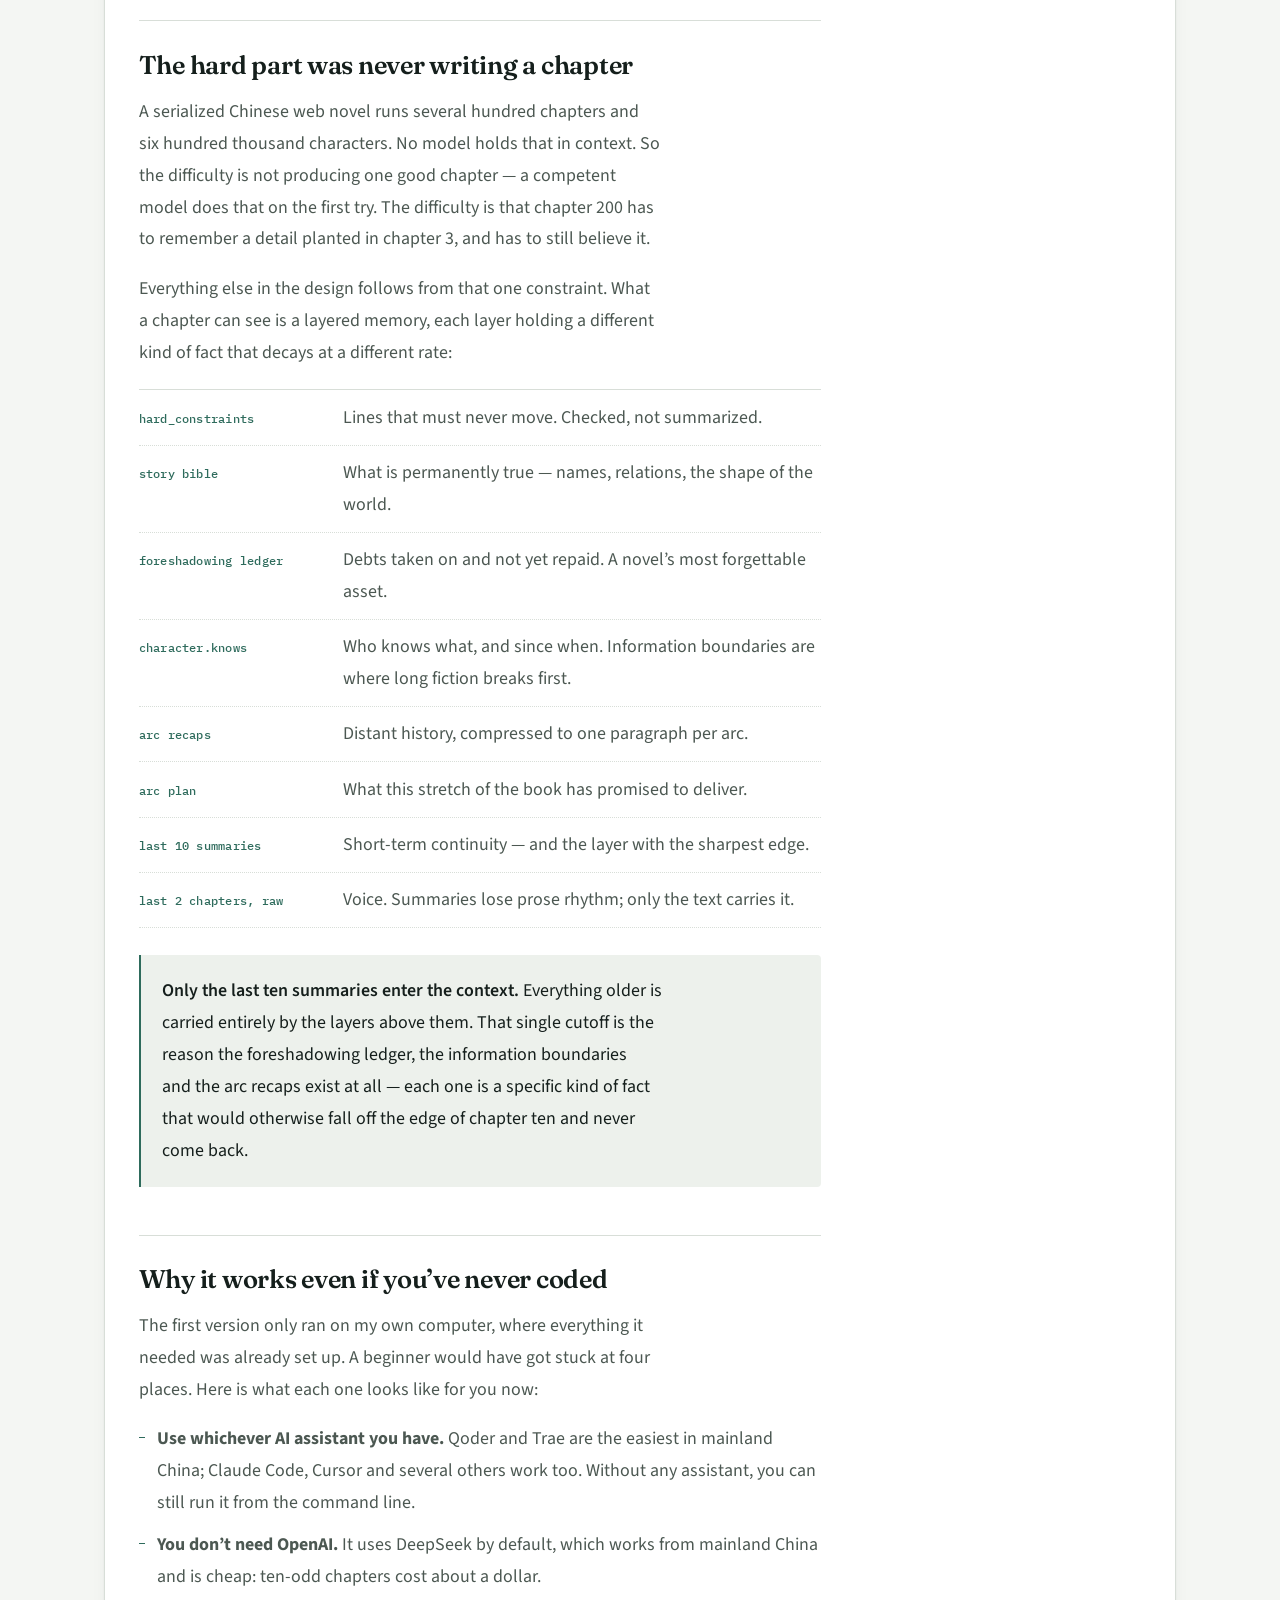
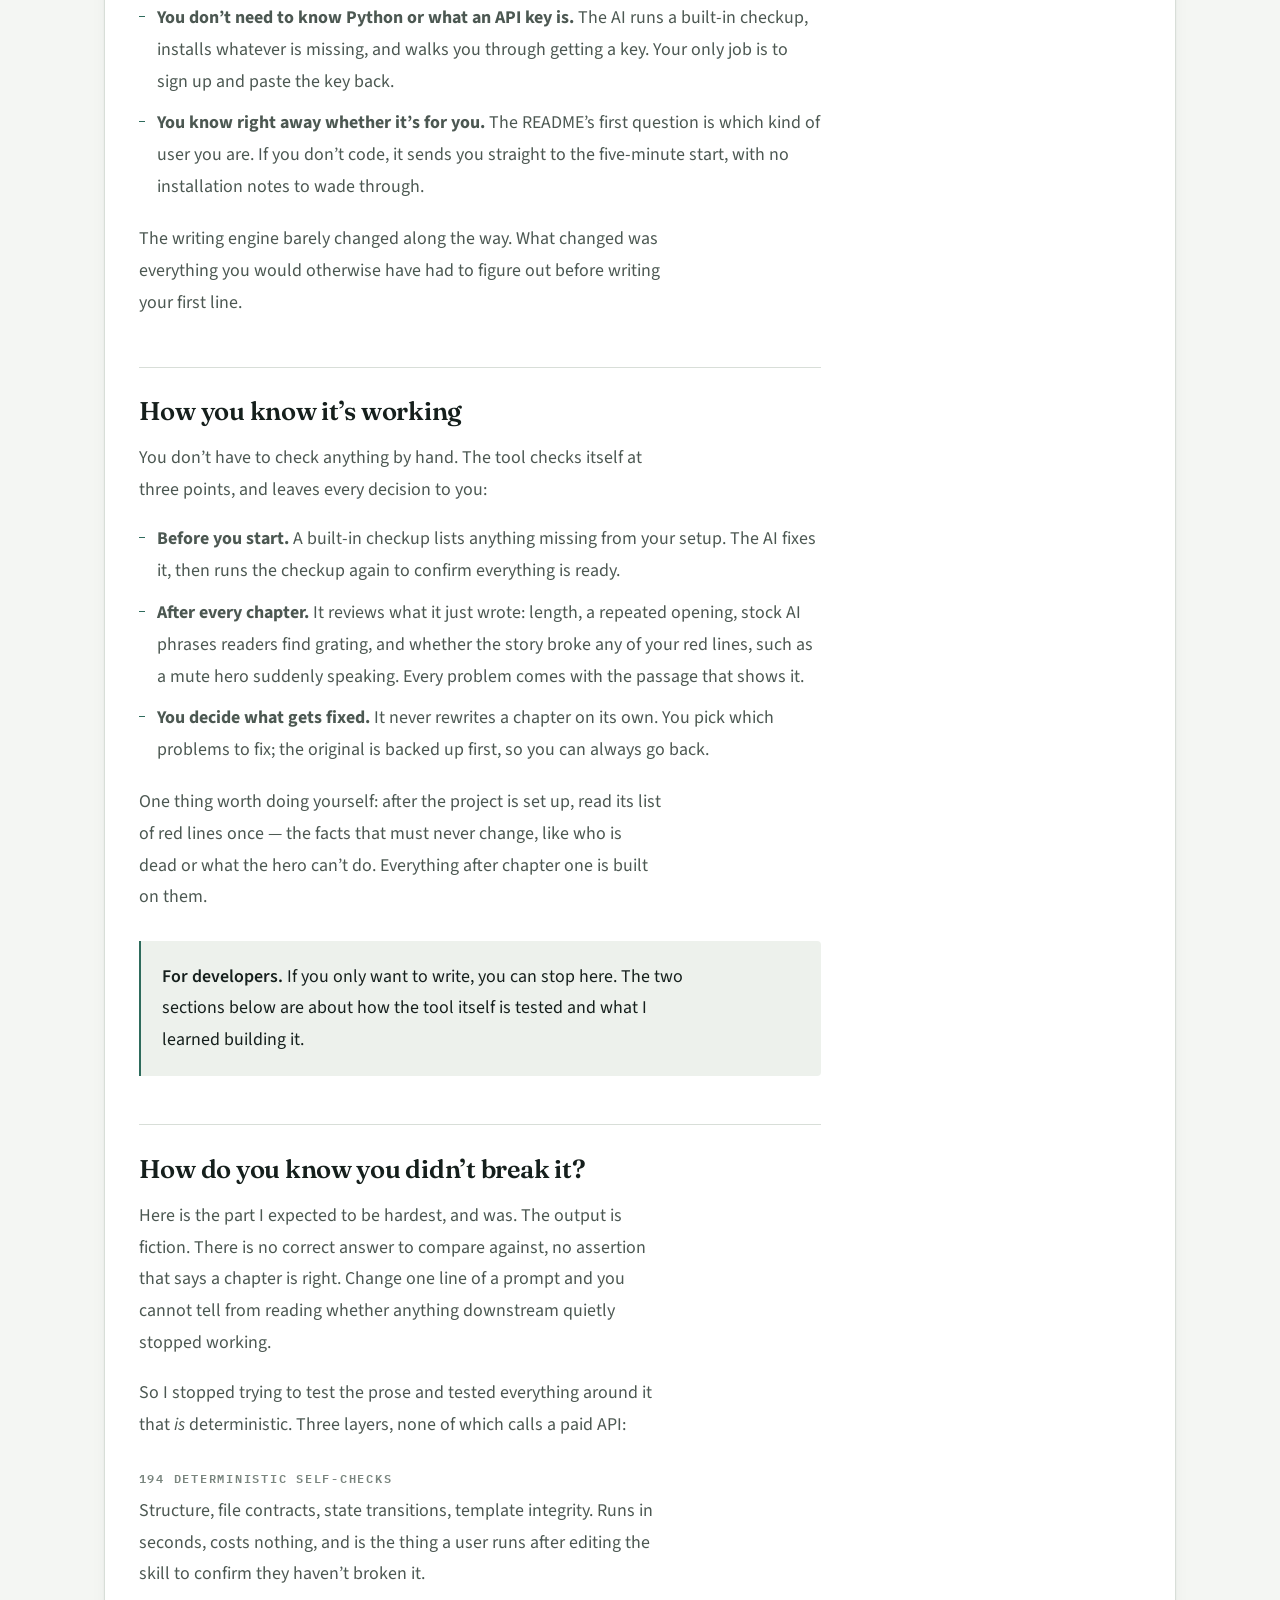
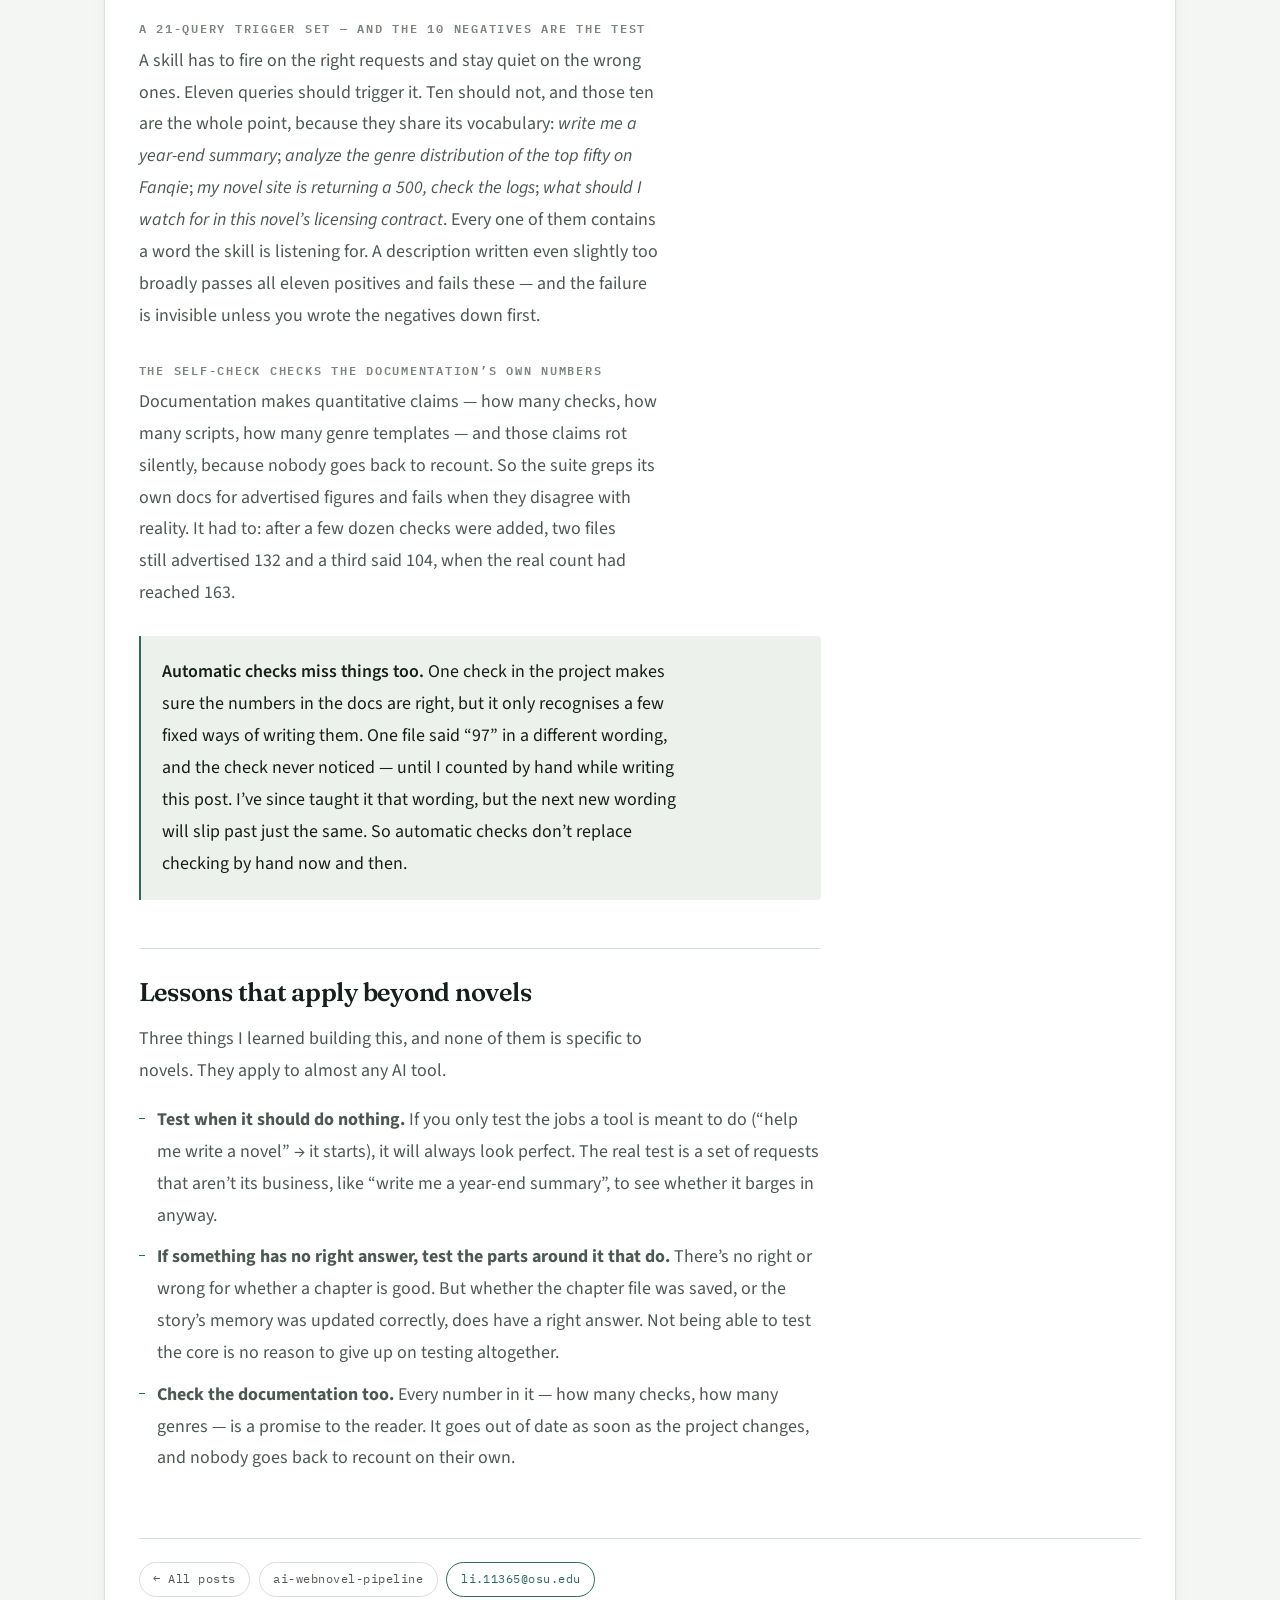
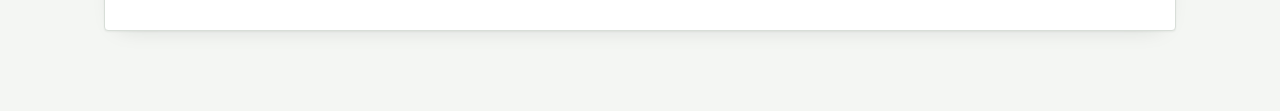
==== commit 0981bdda: "Rewrite the closing section as three plain lessons" ====
--- a/blog/building-a-skill.html
+++ b/blog/building-a-skill.html
@@ -177,8 +177,14 @@
 
           <h2 id="carries-over"><span class="en">Lessons that apply beyond novels</span><span class="zh">小说之外也用得上的经验</span></h2>
 
-          <p class="en">Three things, none of them specific to fiction. Write the negative cases first, because a system that only ever sees what it should match will look perfect. When there is no ground truth, test the deterministic shell around the thing you cannot score, rather than giving up on testing. And treat documentation as an artifact under test, because every number in it is a claim, and claims decay faster than code.</p>
-          <p class="zh">三件事，没有一件是小说特有的。先写反例，因为一个只见过「该匹配什么」的系统看起来永远完美。没有标准答案时，去测你没法打分的那个东西周围那层确定的壳，而不是干脆放弃测试。以及，把文档当作被测对象，因为文档里的每一个数字都是一句承诺，而承诺烂得比代码快。</p>
+          <p class="en">Three things I learned building this, and none of them is specific to novels. They apply to almost any AI tool.</p>
+          <p class="zh">做这个项目学到了三条经验，没有一条是小说特有的，换到别的 AI 工具上也一样适用。</p>
+
+          <ul>
+            <li><span class="en"><strong>Test when it should do nothing.</strong> If you only test the jobs a tool is meant to do (“help me write a novel” → it starts), it will always look perfect. The real test is a set of requests that aren’t its business, like “write me a year-end summary”, to see whether it barges in anyway.</span><span class="zh"><strong>先想清楚“什么时候不该做”。</strong>只测它该干的活（说“帮我写小说”时启动），它看起来永远完美。真正要测的是一批“不该它管”的请求，比如“帮我写年终总结”，看它会不会乱插手。</span></li>
+            <li><span class="en"><strong>If something has no right answer, test the parts around it that do.</strong> There’s no right or wrong for whether a chapter is good. But whether the chapter file was saved, or the story’s memory was updated correctly, does have a right answer. Not being able to test the core is no reason to give up on testing altogether.</span><span class="zh"><strong>没有标准答案的东西，就测它周围有标准答案的部分。</strong>一章小说写得好不好，没法判对错；但章节文件存好了没有、故事记忆更新对了没有，是能判对错的。不能因为核心没法测，就整个放弃测试。</span></li>
+            <li><span class="en"><strong>Check the documentation too.</strong> Every number in it — how many checks, how many genres — is a promise to the reader. It goes out of date as soon as the project changes, and nobody goes back to recount on their own.</span><span class="zh"><strong>文档也要检查。</strong>文档里写的数字（多少项检查、多少个题材）都是对读者的承诺，项目一改就过时，而且没人会主动回头去数。</span></li>
+          </ul>
         </div>
 
         <div class="aside sticky">
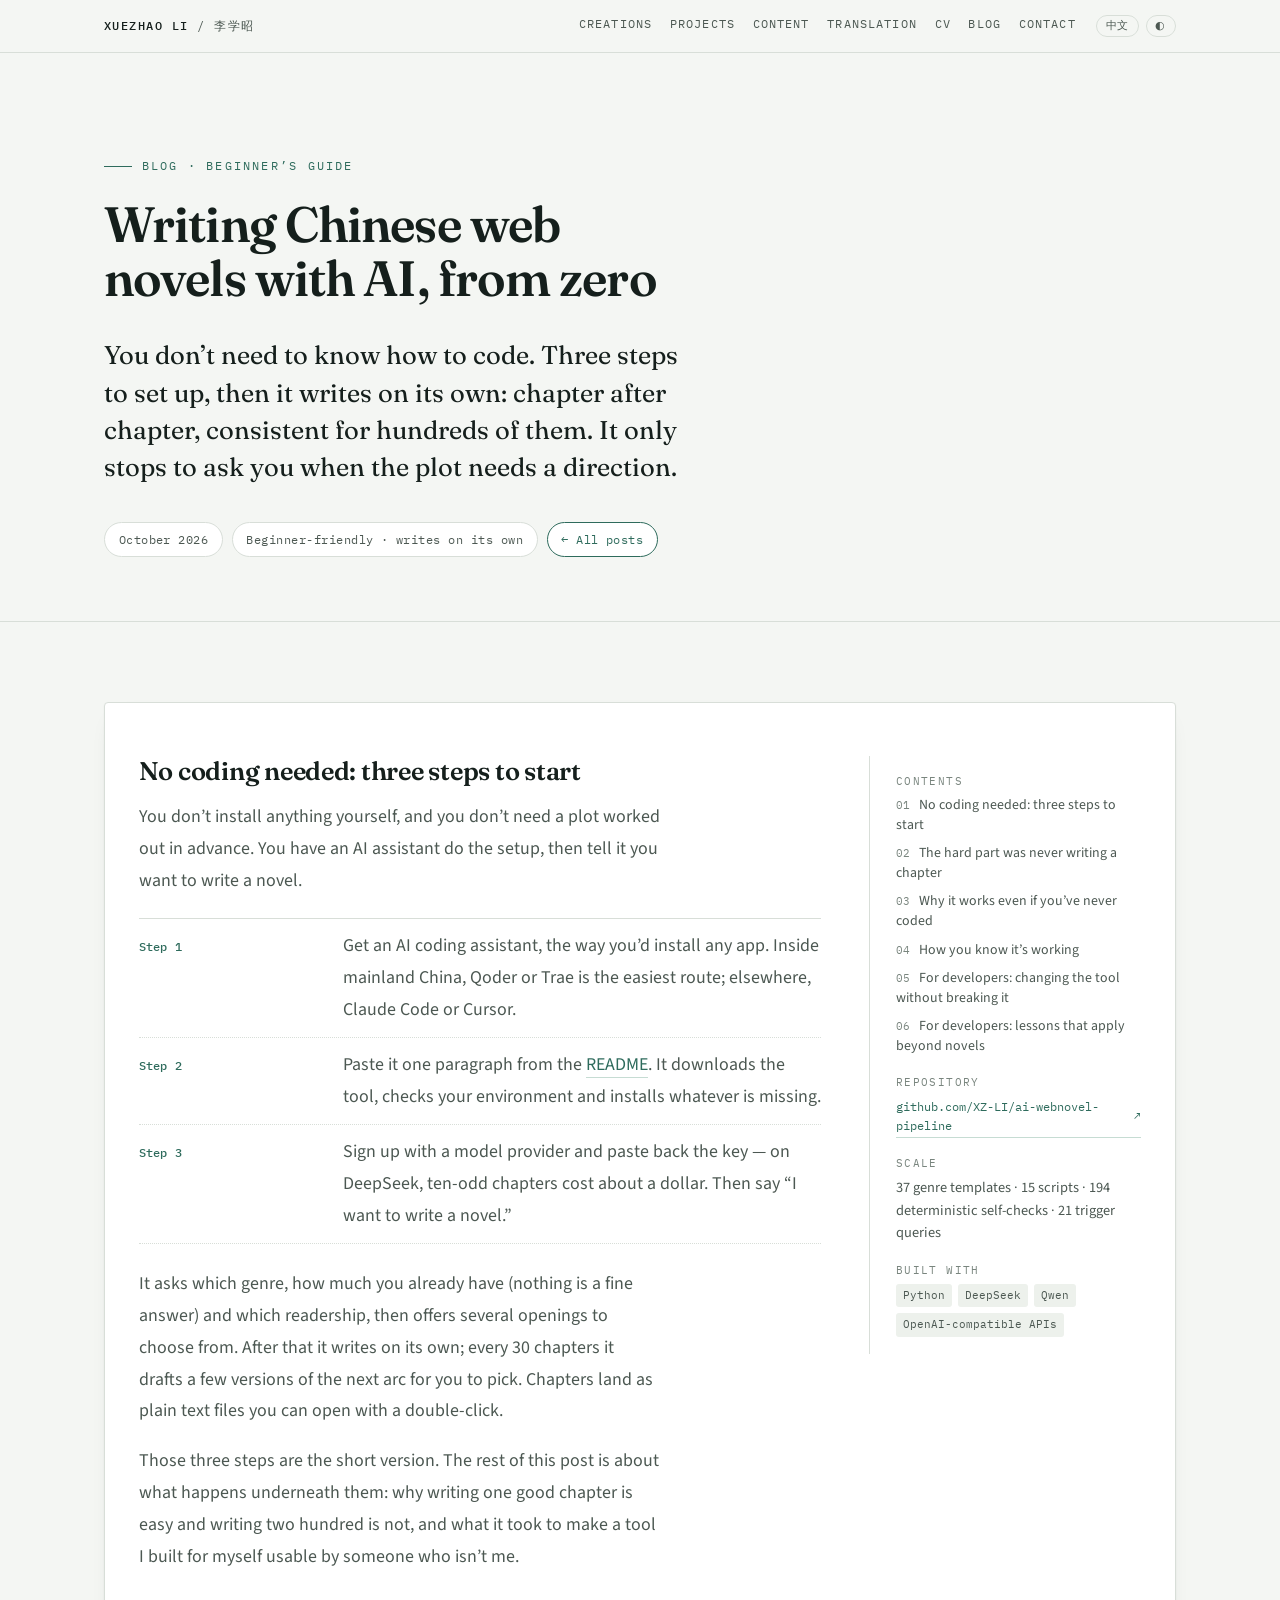
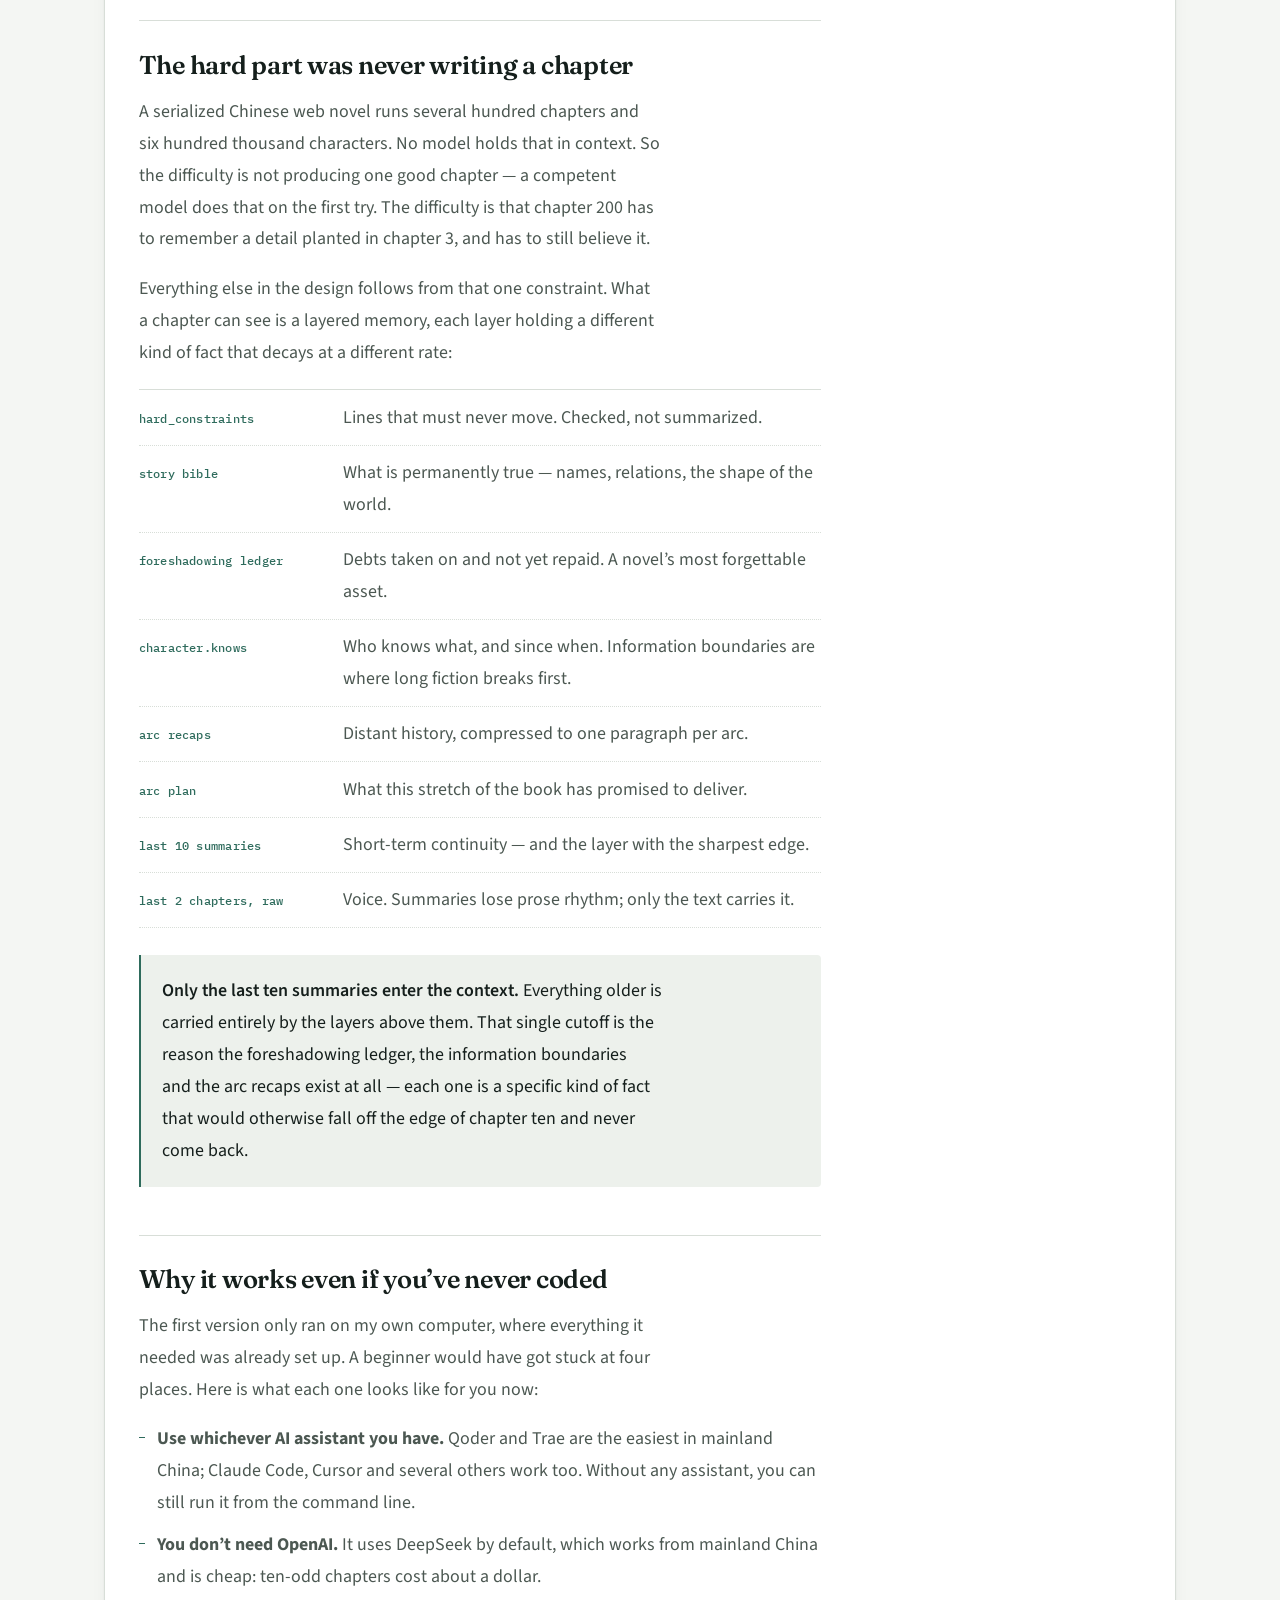
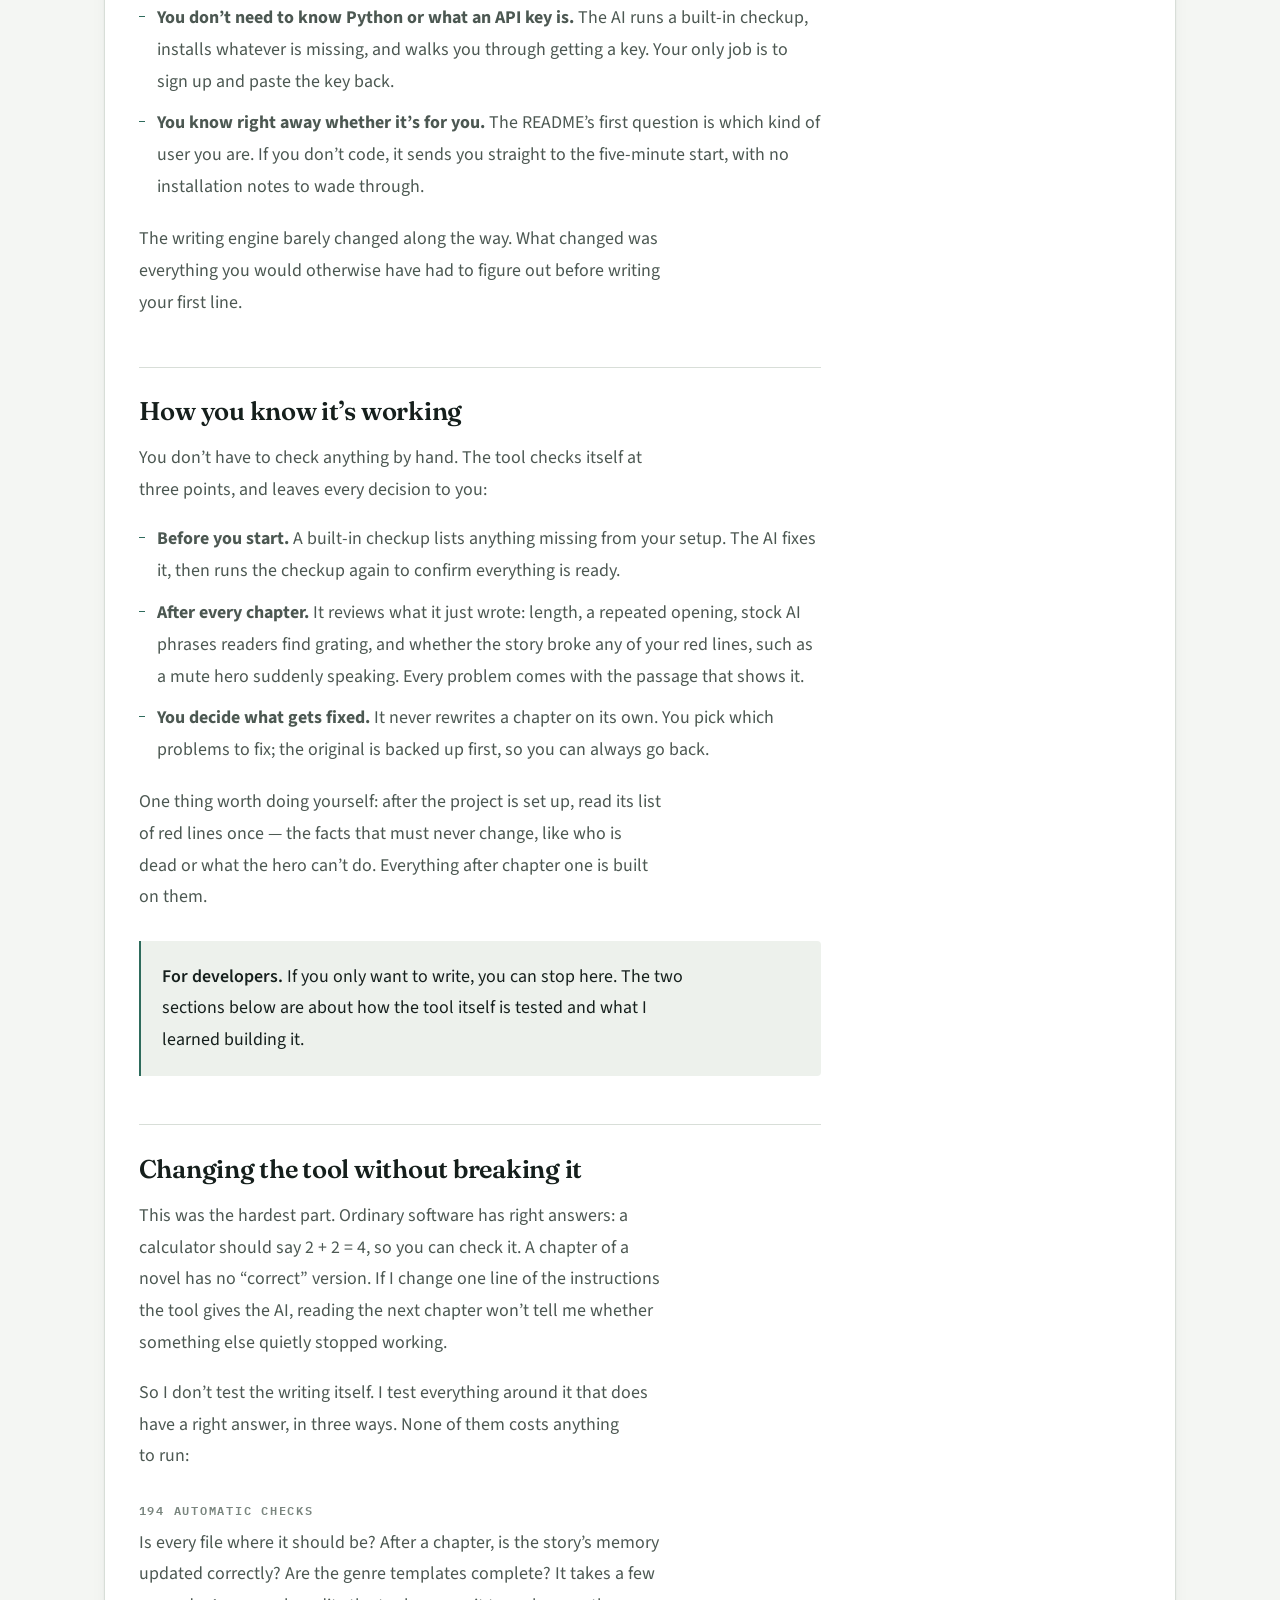
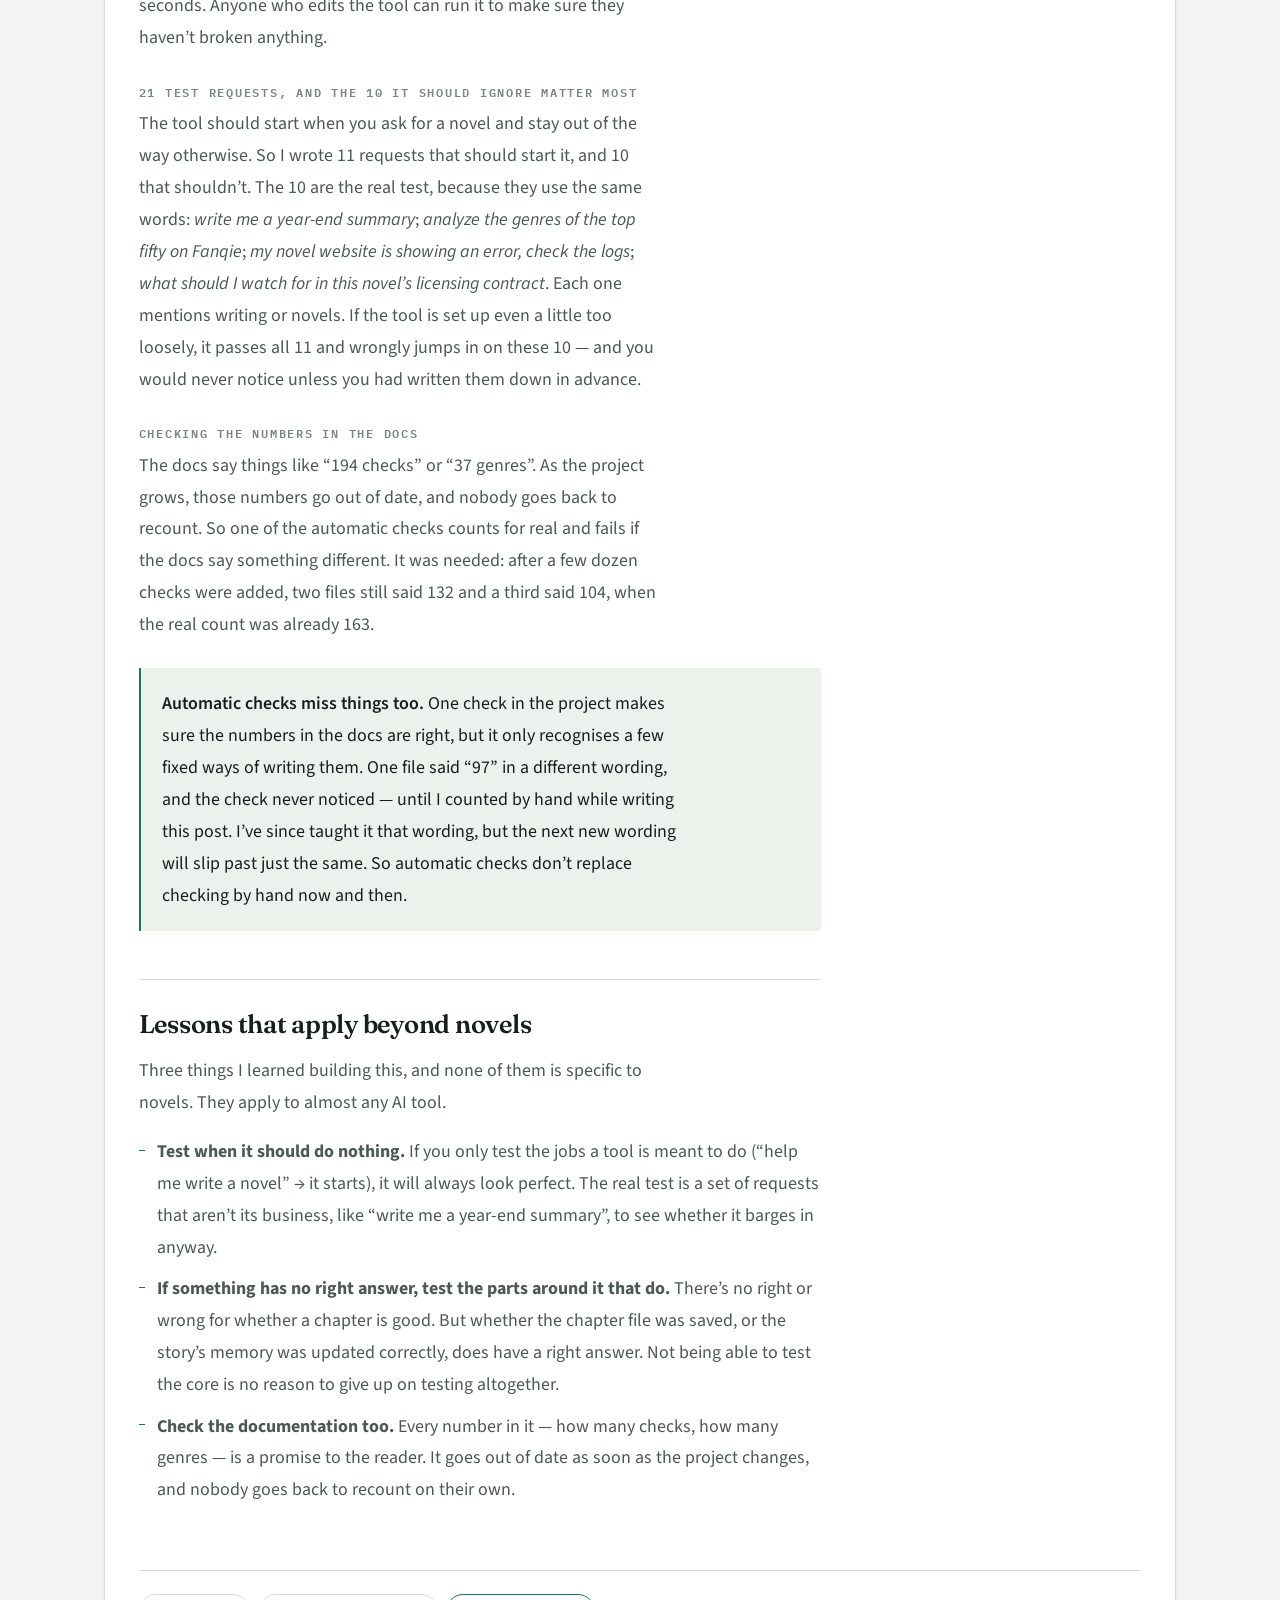
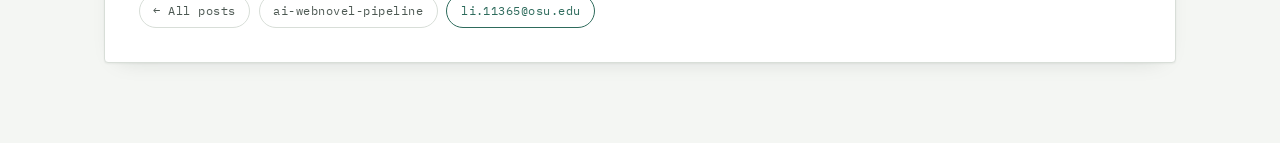
==== commit e2a32694: "Rewrite the testing section in plain language" ====
--- a/blog/building-a-skill.html
+++ b/blog/building-a-skill.html
@@ -150,25 +150,25 @@
             <p class="zh"><strong>写给开发者。</strong>如果你只是想写小说，读到这里就够了。下面两节讲的是这个工具本身怎么测试，以及做它的过程中学到的东西。</p>
           </div>
 
-          <h2 id="testing"><span class="en">How do you know you didn’t break it?</span><span class="zh">怎么知道你没把它改坏？</span></h2>
-
-          <p class="en">Here is the part I expected to be hardest, and was. The output is fiction. There is no correct answer to compare against, no assertion that says a chapter is right. Change one line of a prompt and you cannot tell from reading whether anything downstream quietly stopped working.</p>
-          <p class="zh">这是我预期最难、结果也确实最难的部分。产出是小说。没有正确答案可以对照，没有任何断言能判定一章「对」。改一行提示词，你光读是读不出来下游有没有什么东西悄悄不工作了。</p>
-
-          <p class="en">So I stopped trying to test the prose and tested everything around it that <em>is</em> deterministic. Three layers, none of which calls a paid API:</p>
-          <p class="zh">于是我不再试图测文字本身，转而去测它周围所有<em>确定</em>的东西。三层，没有一层会调用付费接口：</p>
-
-          <h3><span class="en">194 deterministic self-checks</span><span class="zh">194 项确定性自检</span></h3>
-          <p class="en">Structure, file contracts, state transitions, template integrity. Runs in seconds, costs nothing, and is the thing a user runs after editing the skill to confirm they haven’t broken it.</p>
-          <p class="zh">结构、文件契约、状态流转、模版完整性。几秒跑完，不花钱，是用户改完 skill 之后用来确认没改坏的那一下。</p>
-
-          <h3><span class="en">A 21-query trigger set — and the 10 negatives are the test</span><span class="zh">21 条触发测试——10 条反例才是真正的考题</span></h3>
-          <p class="en">A skill has to fire on the right requests and stay quiet on the wrong ones. Eleven queries should trigger it. Ten should not, and those ten are the whole point, because they share its vocabulary: <em>write me a year-end summary</em>; <em>analyze the genre distribution of the top fifty on Fanqie</em>; <em>my novel site is returning a 500, check the logs</em>; <em>what should I watch for in this novel’s licensing contract</em>. Every one of them contains a word the skill is listening for. A description written even slightly too broadly passes all eleven positives and fails these — and the failure is invisible unless you wrote the negatives down first.</p>
-          <p class="zh">一个 skill 既要在该触发时触发，也要在不该触发时闭嘴。11 条提问应该触发它。10 条不应该，而这 10 条才是全部重点，因为它们和它共用词汇：<em>帮我写一篇年终总结</em>；<em>分析番茄免费榜前五十的题材分布</em>；<em>我的小说网站报 500，帮我看日志</em>；<em>这本小说的版权合同该注意什么</em>。每一条里都有这个 skill 正在监听的词。描述只要写得稍微宽一点，11 条正例全过，这 10 条全挂——而且除非你事先把反例写下来，否则这种失败你根本看不见。</p>
-
-          <h3><span class="en">The self-check checks the documentation’s own numbers</span><span class="zh">让自检去核对文档自己的数字</span></h3>
-          <p class="en">Documentation makes quantitative claims — how many checks, how many scripts, how many genre templates — and those claims rot silently, because nobody goes back to recount. So the suite greps its own docs for advertised figures and fails when they disagree with reality. It had to: after a few dozen checks were added, two files still advertised 132 and a third said 104, when the real count had reached 163.</p>
-          <p class="zh">文档会给出可量化的承诺——多少项检查、多少个脚本、多少个题材模版——而这类承诺会无声地烂掉，因为没有人会回头重数一遍。所以自检会去抓自己文档里的宣传数字，对不上就判失败。这条是被逼出来的：加了几十项检查之后，两个文件还写着 132、第三个写着 104，而真实数字已经到了 163。</p>
+          <h2 id="testing"><span class="en">Changing the tool without breaking it</span><span class="zh">改了东西，怎么确认没改坏</span></h2>
+
+          <p class="en">This was the hardest part. Ordinary software has right answers: a calculator should say 2 + 2 = 4, so you can check it. A chapter of a novel has no “correct” version. If I change one line of the instructions the tool gives the AI, reading the next chapter won’t tell me whether something else quietly stopped working.</p>
+          <p class="zh">这是最难的部分。一般的软件有标准答案：计算器算 2 + 2 就该等于 4，一查就知道对不对。可一章小说没有“正确版本”。我改了工具给 AI 的一行指令，光读下一章，看不出别的地方是不是悄悄坏了。</p>
+
+          <p class="en">So I don’t test the writing itself. I test everything around it that does have a right answer, in three ways. None of them costs anything to run:</p>
+          <p class="zh">所以我不测小说写得好不好，而是测它周围那些有标准答案的部分。一共三种办法，跑起来都不花钱：</p>
+
+          <h3><span class="en">194 automatic checks</span><span class="zh">194 项自动检查</span></h3>
+          <p class="en">Is every file where it should be? After a chapter, is the story’s memory updated correctly? Are the genre templates complete? It takes a few seconds. Anyone who edits the tool can run it to make sure they haven’t broken anything.</p>
+          <p class="zh">文件是不是都在该在的地方？写完一章，故事记忆有没有正确更新？题材模版是不是完整？几秒钟跑完。谁改了这个工具，跑一遍就知道有没有改坏。</p>
+
+          <h3><span class="en">21 test requests, and the 10 it should ignore matter most</span><span class="zh">21 条测试请求，最重要的是那 10 条“不该理”的</span></h3>
+          <p class="en">The tool should start when you ask for a novel and stay out of the way otherwise. So I wrote 11 requests that should start it, and 10 that shouldn’t. The 10 are the real test, because they use the same words: <em>write me a year-end summary</em>; <em>analyze the genres of the top fifty on Fanqie</em>; <em>my novel website is showing an error, check the logs</em>; <em>what should I watch for in this novel’s licensing contract</em>. Each one mentions writing or novels. If the tool is set up even a little too loosely, it passes all 11 and wrongly jumps in on these 10 — and you would never notice unless you had written them down in advance.</p>
+          <p class="zh">这个工具应该在你要写小说时启动，其他时候别插手。所以我写了 11 条应该启动它的请求，和 10 条不应该启动的。那 10 条才是真正的考题，因为它们用的是同一批词：<em>帮我写一篇年终总结</em>；<em>分析番茄免费榜前五十的题材分布</em>；<em>我的小说网站报错了，帮我看日志</em>；<em>这本小说的版权合同该注意什么</em>。每一条都提到了写作或小说。工具只要设得稍微宽一点，11 条全过，却会在这 10 条上乱插手——而如果你没有事先把它们写下来，根本发现不了。</p>
+
+          <h3><span class="en">Checking the numbers in the docs</span><span class="zh">核对文档里的数字</span></h3>
+          <p class="en">The docs say things like “194 checks” or “37 genres”. As the project grows, those numbers go out of date, and nobody goes back to recount. So one of the automatic checks counts for real and fails if the docs say something different. It was needed: after a few dozen checks were added, two files still said 132 and a third said 104, when the real count was already 163.</p>
+          <p class="zh">文档里会写“194 项检查”“37 个题材”这样的数字。项目一长大，这些数字就过时了，而且没人会回头重数。所以有一项自动检查会去实际数一遍，和文档对不上就报错。这是被逼出来的：加了几十项检查之后，两个文件还写着 132、第三个写着 104，而实际已经有 163 项。</p>
 
           <div class="pull">
             <p class="en"><strong>Automatic checks miss things too.</strong> One check in the project makes sure the numbers in the docs are right, but it only recognises a few fixed ways of writing them. One file said “97” in a different wording, and the check never noticed — until I counted by hand while writing this post. I’ve since taught it that wording, but the next new wording will slip past just the same. So automatic checks don’t replace checking by hand now and then.</p>
@@ -196,7 +196,7 @@
                 <li><a href="#memory"><span class="en">The hard part was never writing a chapter</span><span class="zh">难的从来不是写出一章</span></a></li>
                 <li><a href="#assumptions"><span class="en">Why it works even if you’ve never coded</span><span class="zh">为什么不会编程也能用</span></a></li>
                 <li><a href="#working"><span class="en">How you know it’s working</span><span class="zh">怎么确认它没出问题</span></a></li>
-                <li><a href="#testing"><span class="en">For developers: how do you know you didn’t break it?</span><span class="zh">写给开发者：怎么知道你没把它改坏？</span></a></li>
+                <li><a href="#testing"><span class="en">For developers: changing the tool without breaking it</span><span class="zh">写给开发者：改了东西，怎么确认没改坏</span></a></li>
                 <li><a href="#carries-over"><span class="en">For developers: lessons that apply beyond novels</span><span class="zh">写给开发者：小说之外也用得上的经验</span></a></li>
               </ol>
             </dd>
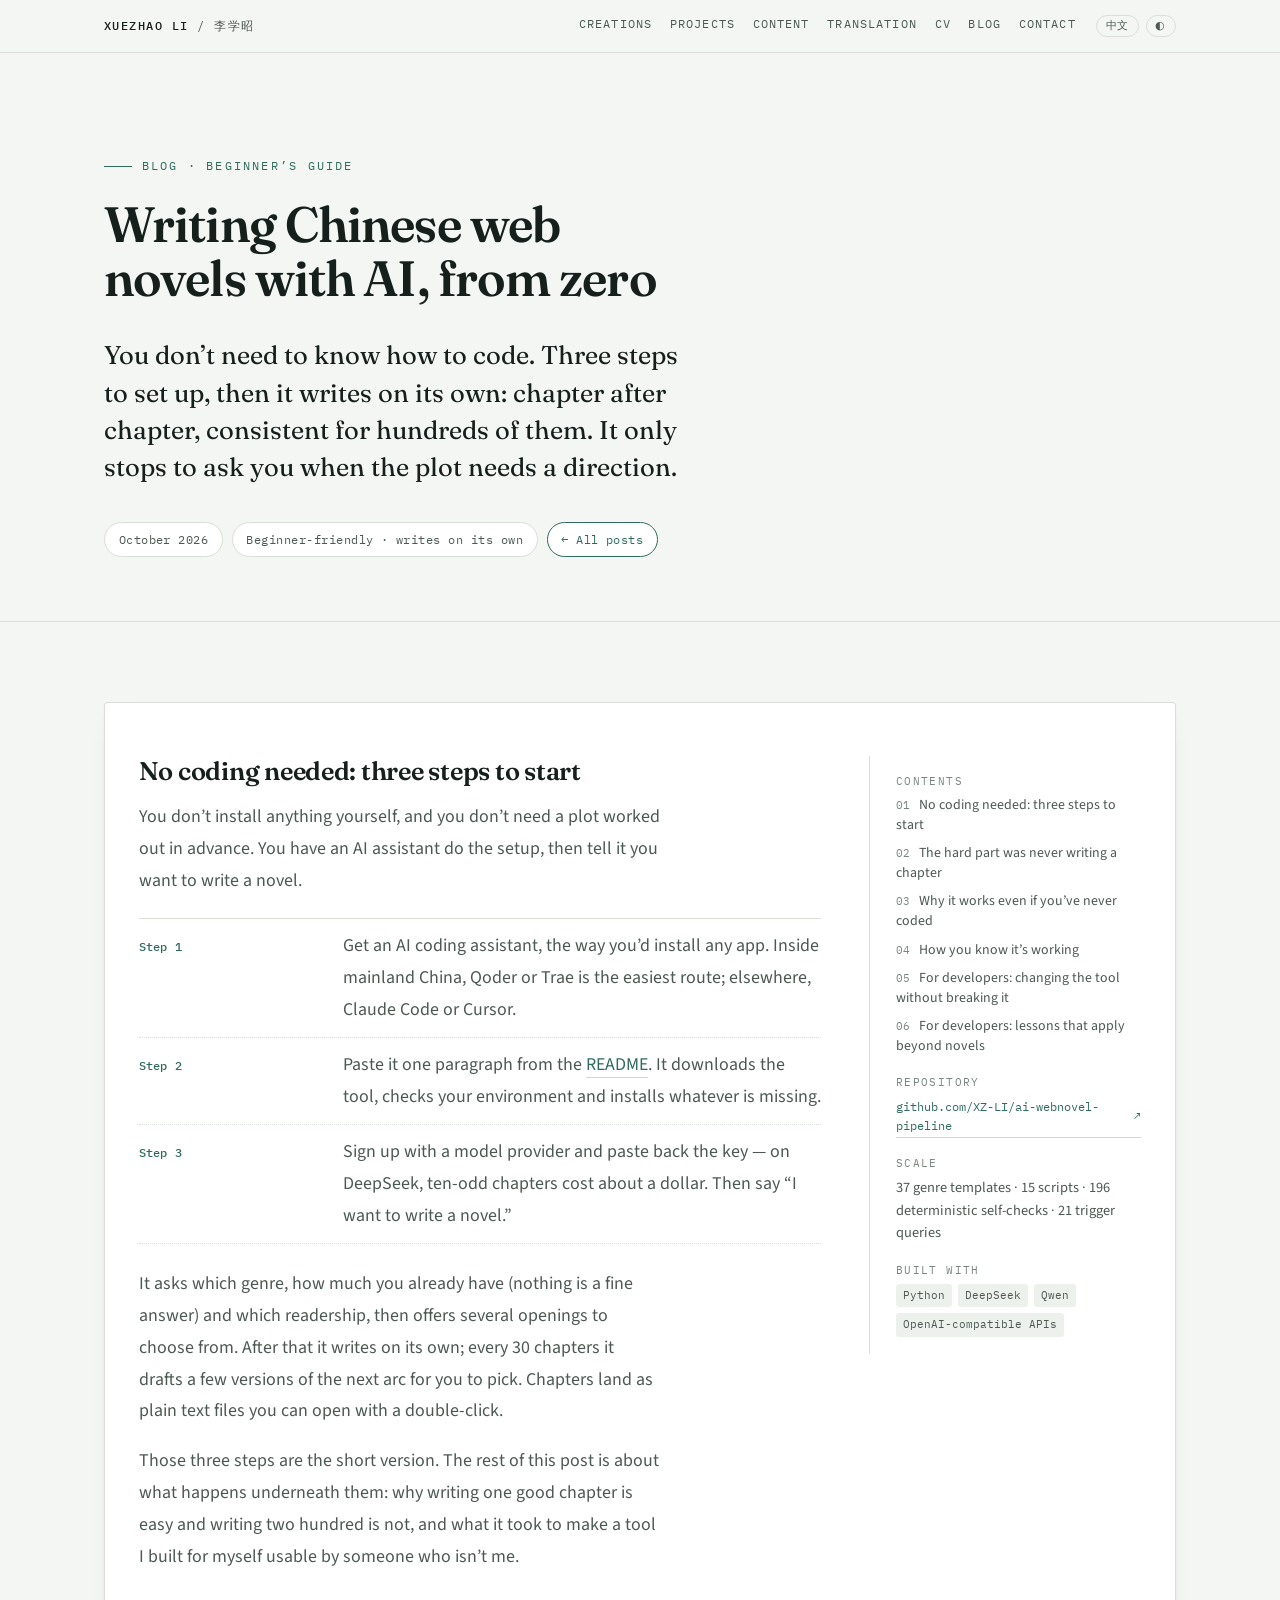
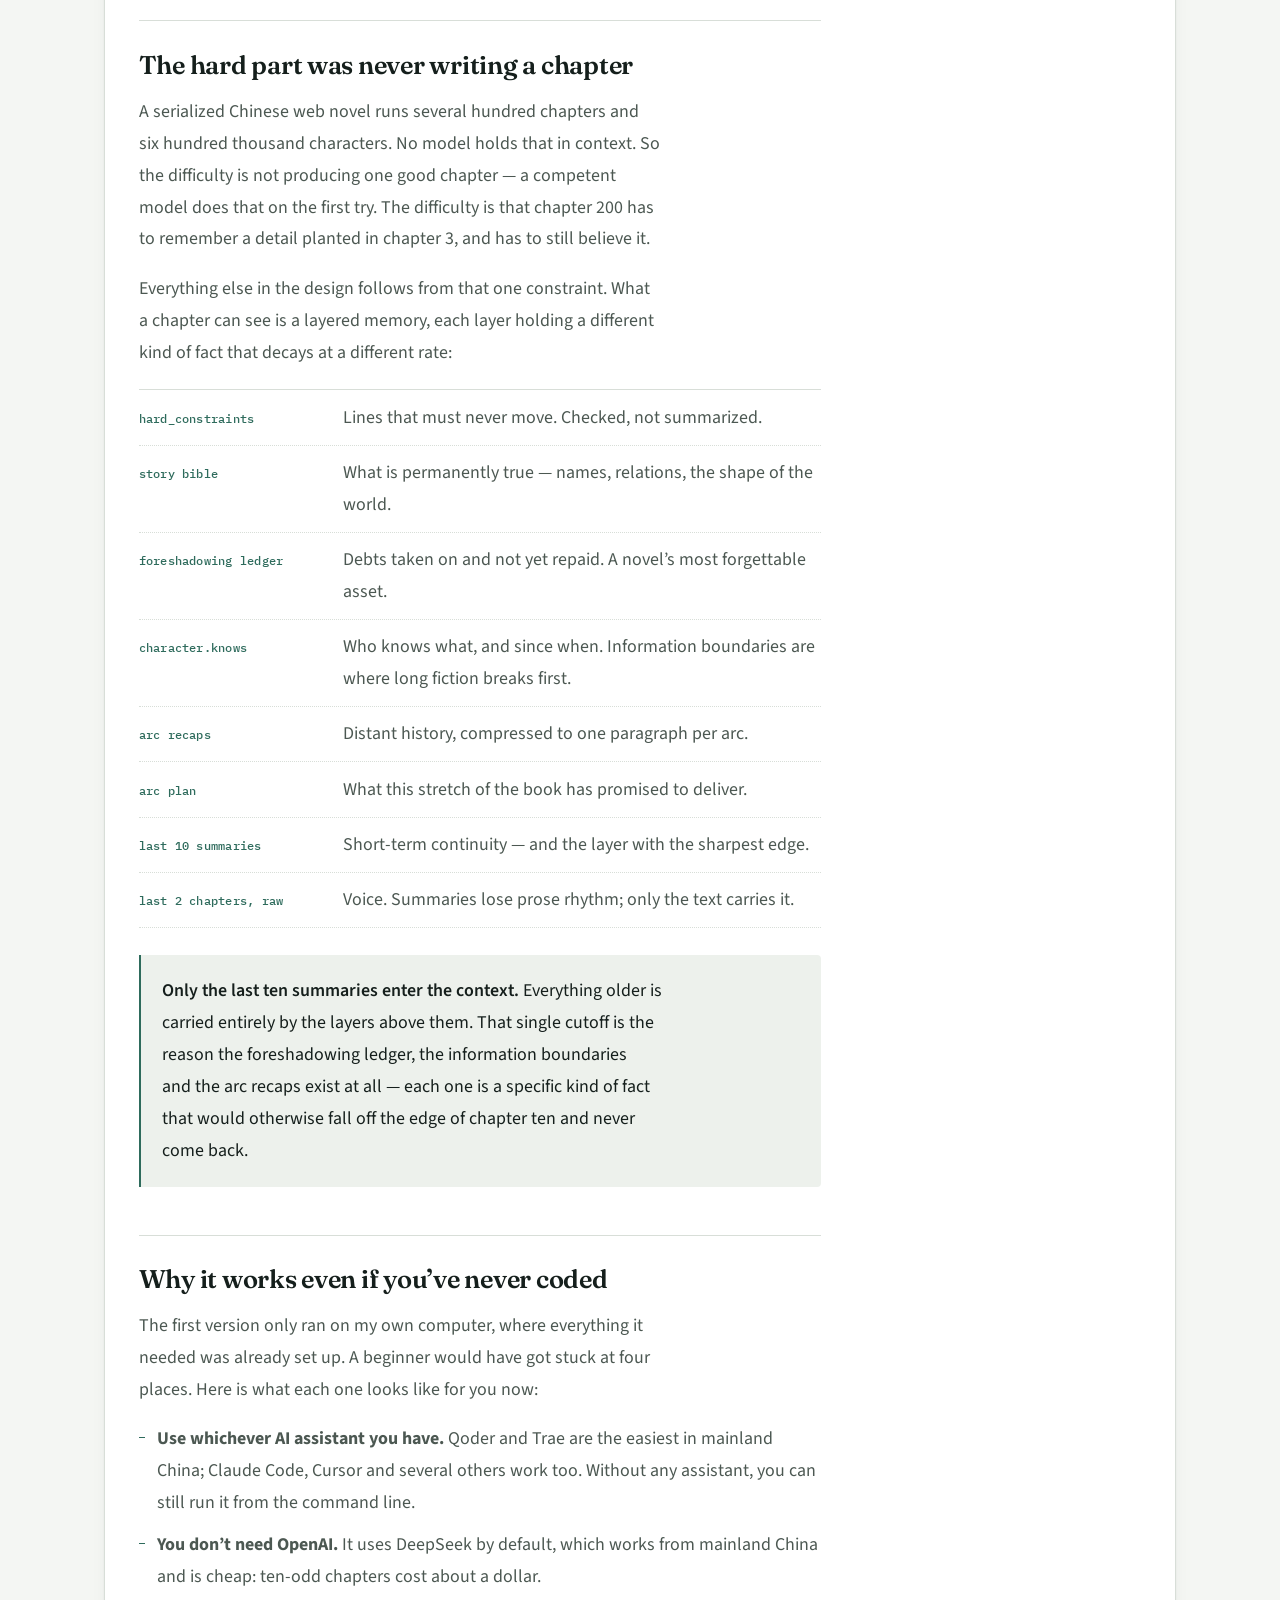
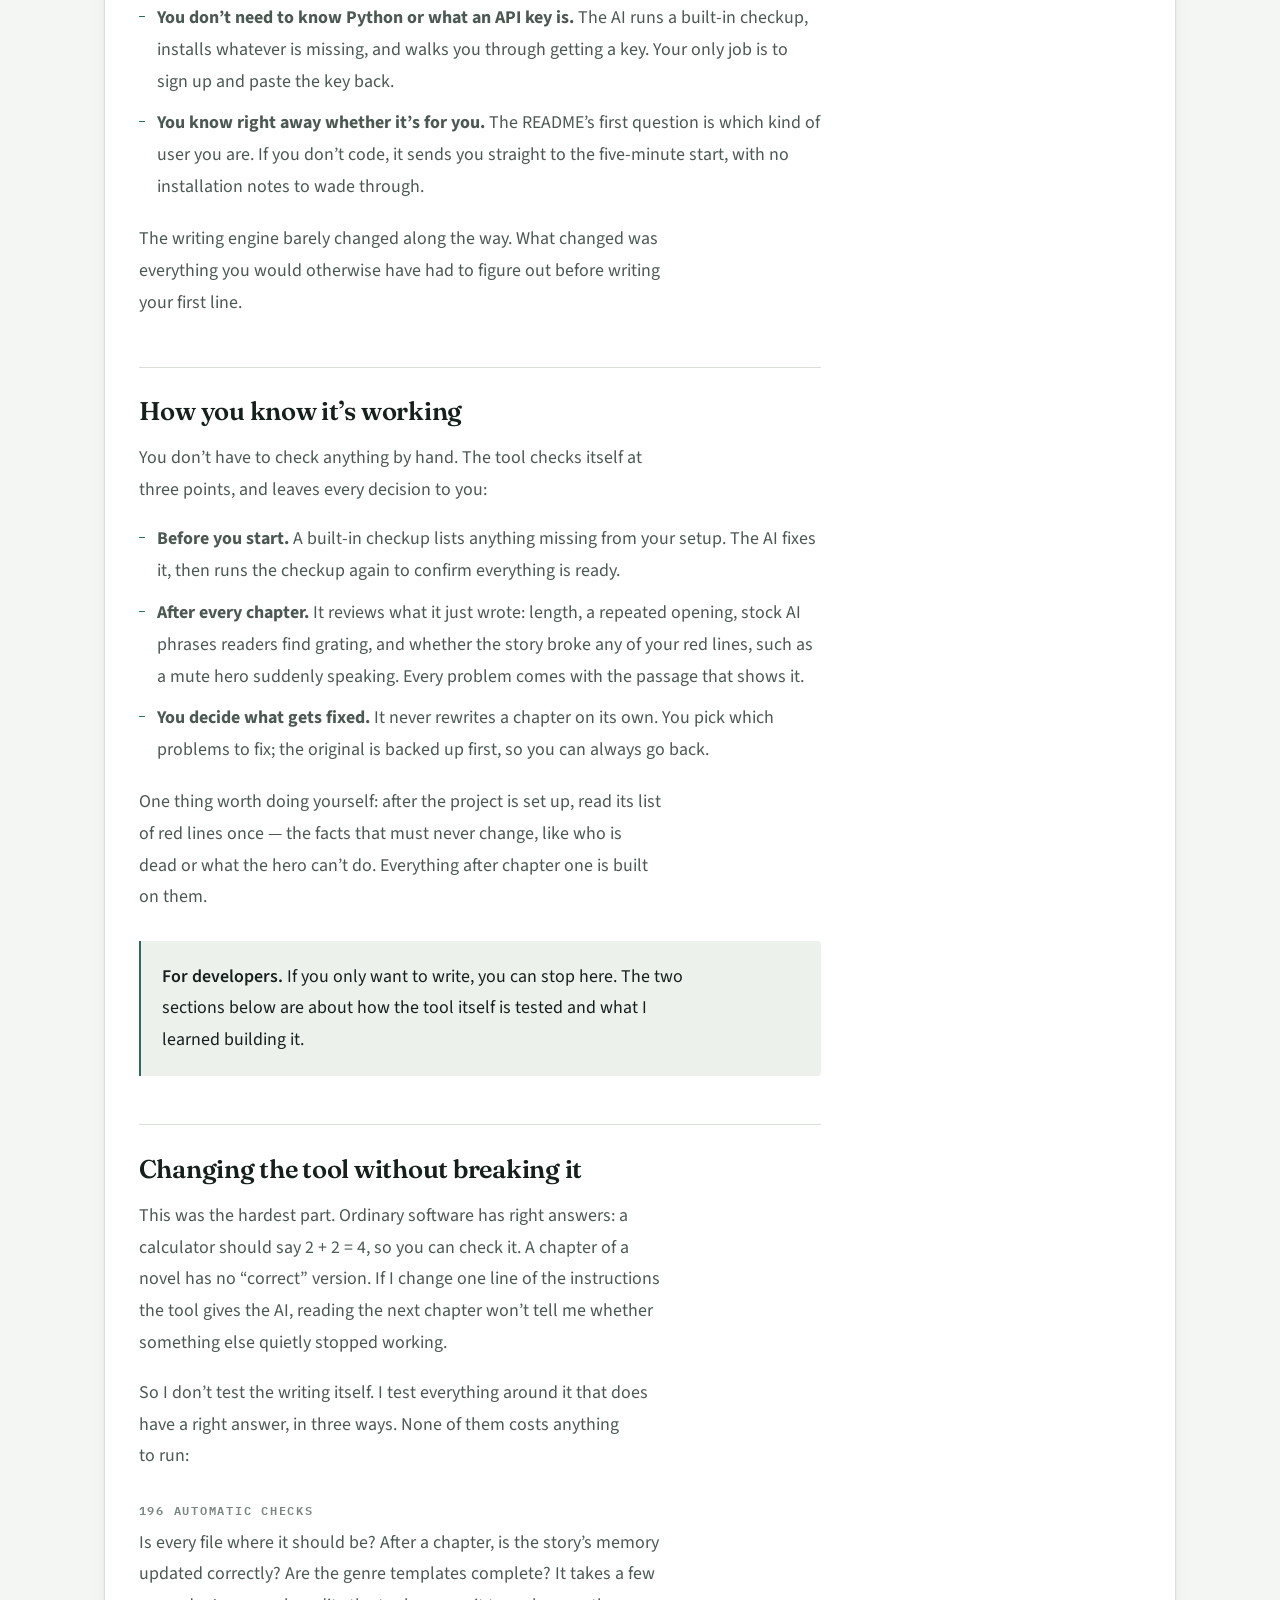
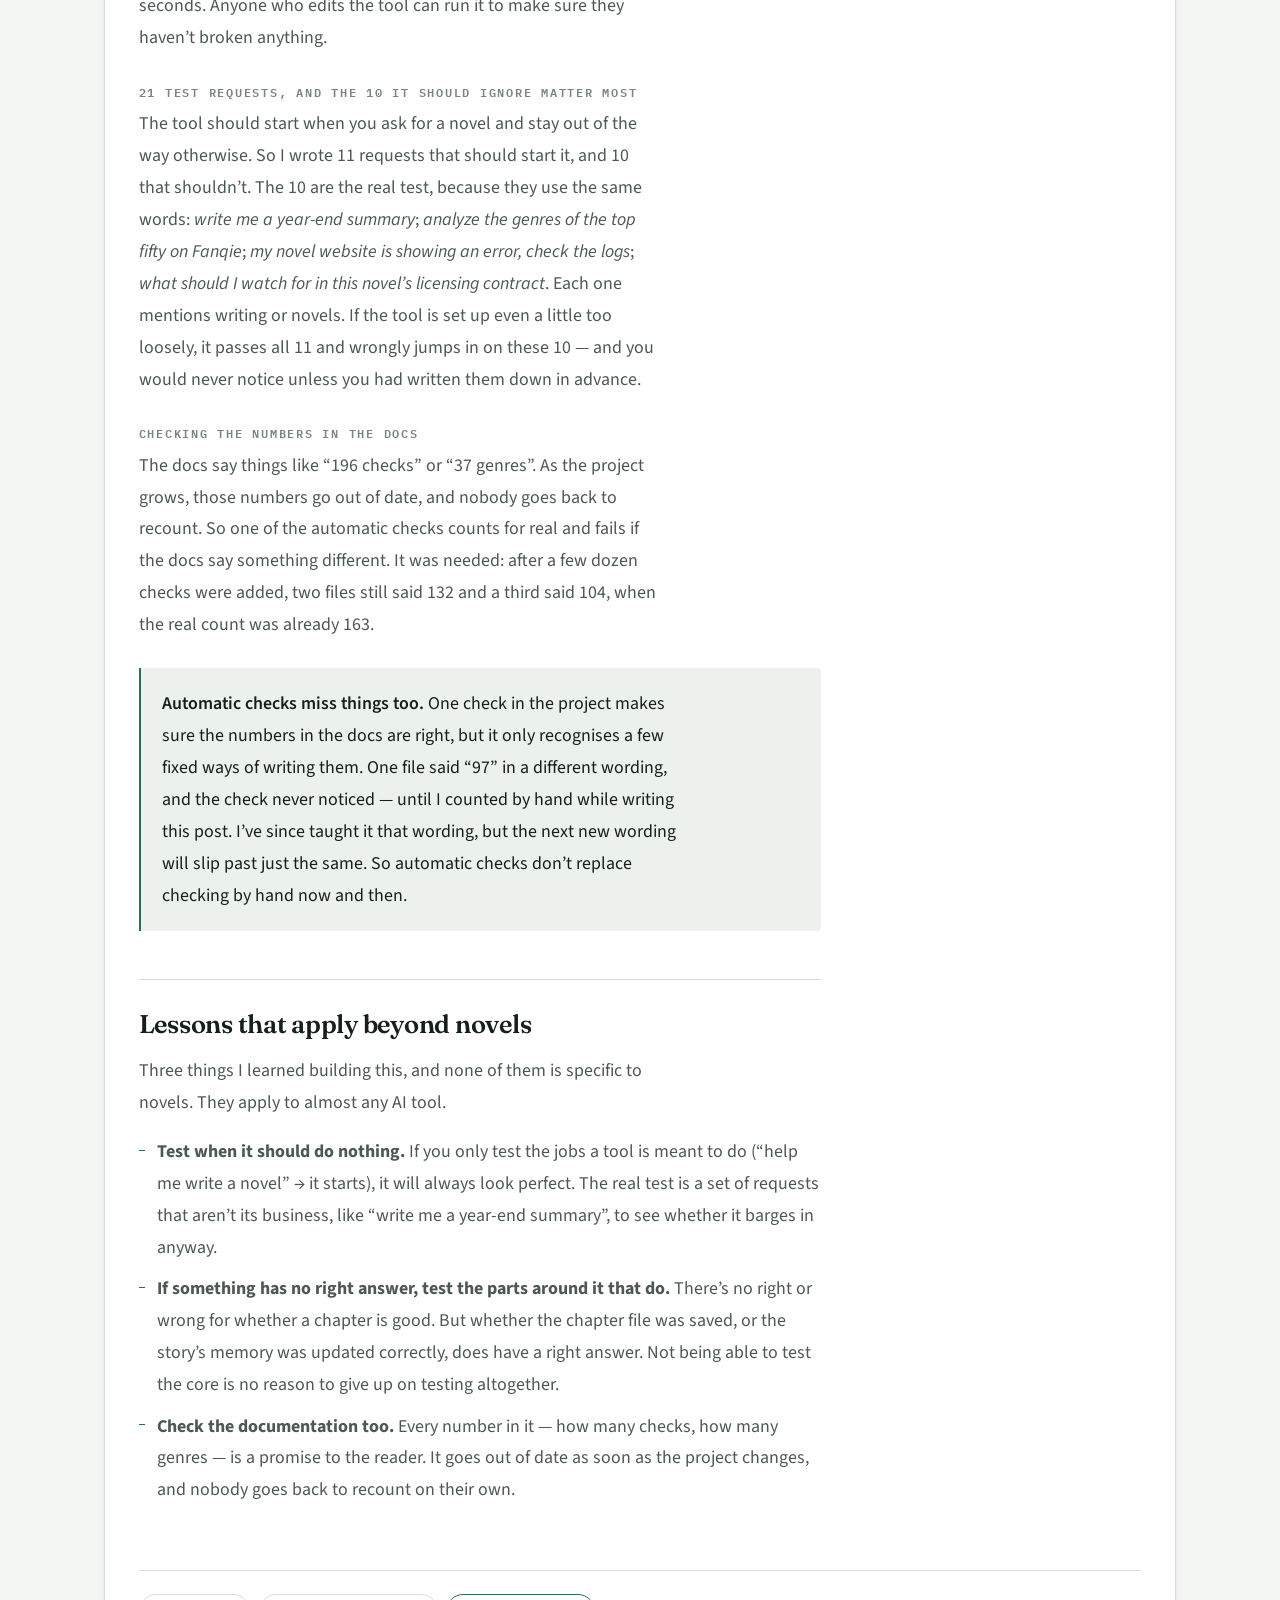
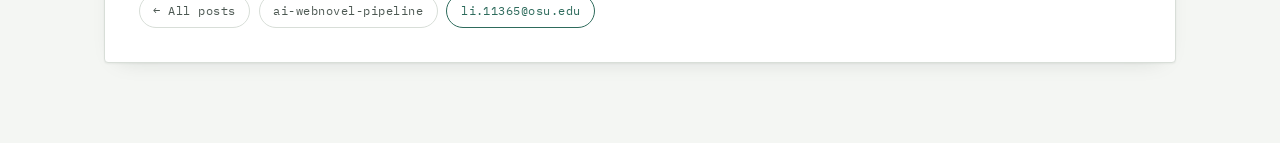
==== commit eff25e99: "Update the self-check count to 196" ====
--- a/blog/building-a-skill.html
+++ b/blog/building-a-skill.html
@@ -158,7 +158,7 @@
           <p class="en">So I don’t test the writing itself. I test everything around it that does have a right answer, in three ways. None of them costs anything to run:</p>
           <p class="zh">所以我不测小说写得好不好，而是测它周围那些有标准答案的部分。一共三种办法，跑起来都不花钱：</p>
 
-          <h3><span class="en">194 automatic checks</span><span class="zh">194 项自动检查</span></h3>
+          <h3><span class="en">196 automatic checks</span><span class="zh">196 项自动检查</span></h3>
           <p class="en">Is every file where it should be? After a chapter, is the story’s memory updated correctly? Are the genre templates complete? It takes a few seconds. Anyone who edits the tool can run it to make sure they haven’t broken anything.</p>
           <p class="zh">文件是不是都在该在的地方？写完一章，故事记忆有没有正确更新？题材模版是不是完整？几秒钟跑完。谁改了这个工具，跑一遍就知道有没有改坏。</p>
 
@@ -167,8 +167,8 @@
           <p class="zh">这个工具应该在你要写小说时启动，其他时候别插手。所以我写了 11 条应该启动它的请求，和 10 条不应该启动的。那 10 条才是真正的考题，因为它们用的是同一批词：<em>帮我写一篇年终总结</em>；<em>分析番茄免费榜前五十的题材分布</em>；<em>我的小说网站报错了，帮我看日志</em>；<em>这本小说的版权合同该注意什么</em>。每一条都提到了写作或小说。工具只要设得稍微宽一点，11 条全过，却会在这 10 条上乱插手——而如果你没有事先把它们写下来，根本发现不了。</p>
 
           <h3><span class="en">Checking the numbers in the docs</span><span class="zh">核对文档里的数字</span></h3>
-          <p class="en">The docs say things like “194 checks” or “37 genres”. As the project grows, those numbers go out of date, and nobody goes back to recount. So one of the automatic checks counts for real and fails if the docs say something different. It was needed: after a few dozen checks were added, two files still said 132 and a third said 104, when the real count was already 163.</p>
-          <p class="zh">文档里会写“194 项检查”“37 个题材”这样的数字。项目一长大，这些数字就过时了，而且没人会回头重数。所以有一项自动检查会去实际数一遍，和文档对不上就报错。这是被逼出来的：加了几十项检查之后，两个文件还写着 132、第三个写着 104，而实际已经有 163 项。</p>
+          <p class="en">The docs say things like “196 checks” or “37 genres”. As the project grows, those numbers go out of date, and nobody goes back to recount. So one of the automatic checks counts for real and fails if the docs say something different. It was needed: after a few dozen checks were added, two files still said 132 and a third said 104, when the real count was already 163.</p>
+          <p class="zh">文档里会写“196 项检查”“37 个题材”这样的数字。项目一长大，这些数字就过时了，而且没人会回头重数。所以有一项自动检查会去实际数一遍，和文档对不上就报错。这是被逼出来的：加了几十项检查之后，两个文件还写着 132、第三个写着 104，而实际已经有 163 项。</p>
 
           <div class="pull">
             <p class="en"><strong>Automatic checks miss things too.</strong> One check in the project makes sure the numbers in the docs are right, but it only recognises a few fixed ways of writing them. One file said “97” in a different wording, and the check never noticed — until I counted by hand while writing this post. I’ve since taught it that wording, but the next new wording will slip past just the same. So automatic checks don’t replace checking by hand now and then.</p>
@@ -203,7 +203,7 @@
             <dt><span class="en">Repository</span><span class="zh">仓库</span></dt>
             <dd><a class="visit" href="https://github.com/XZ-LI/ai-webnovel-pipeline" target="_blank" rel="noopener">github.com/XZ-LI/ai-webnovel-pipeline</a></dd>
             <dt><span class="en">Scale</span><span class="zh">规模</span></dt>
-            <dd><span class="en">37 genre templates · 15 scripts · 194 deterministic self-checks · 21 trigger queries</span><span class="zh">37 个题材模版 · 15 个脚本 · 194 项确定性自检 · 21 条触发测试</span></dd>
+            <dd><span class="en">37 genre templates · 15 scripts · 196 deterministic self-checks · 21 trigger queries</span><span class="zh">37 个题材模版 · 15 个脚本 · 196 项确定性自检 · 21 条触发测试</span></dd>
             <dt><span class="en">Built with</span><span class="zh">技术栈</span></dt>
             <dd><div class="stack"><span>Python</span><span>DeepSeek</span><span>Qwen</span><span>OpenAI-compatible APIs</span></div></dd>
           </dl>
